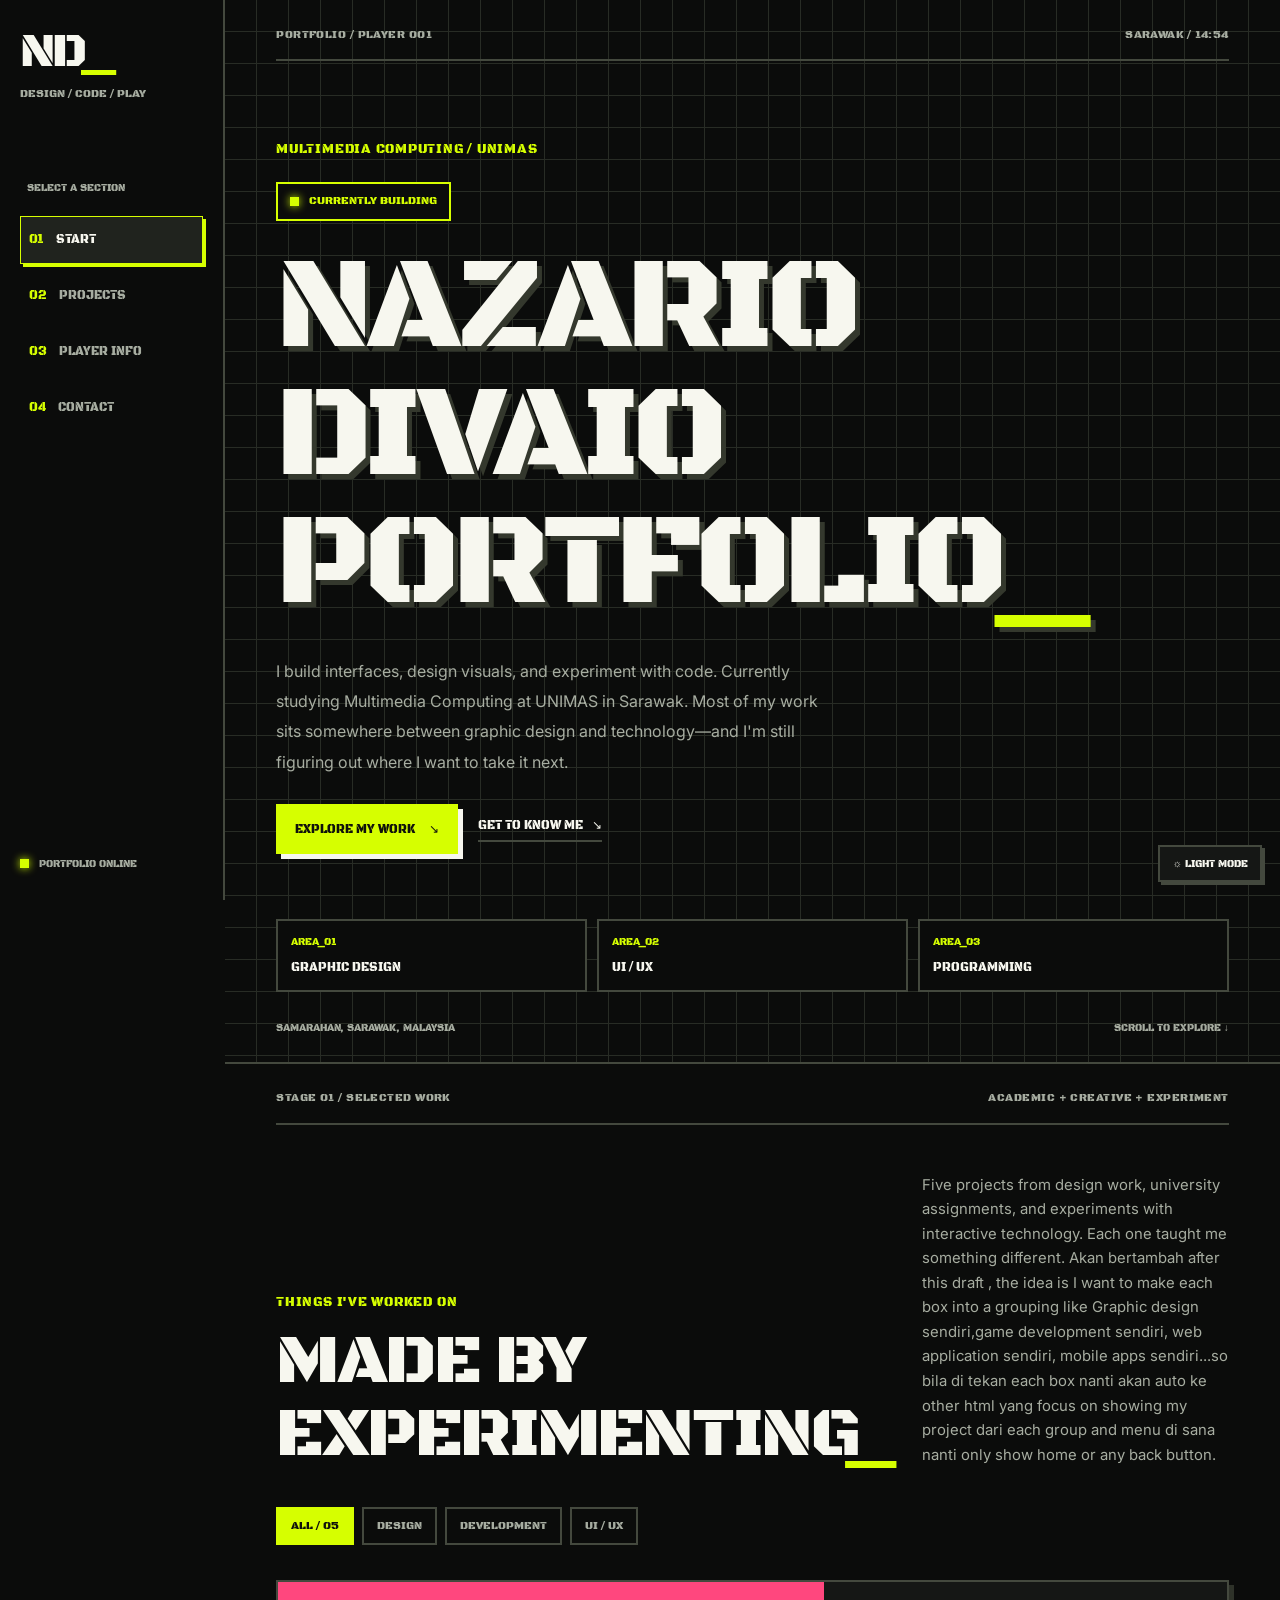
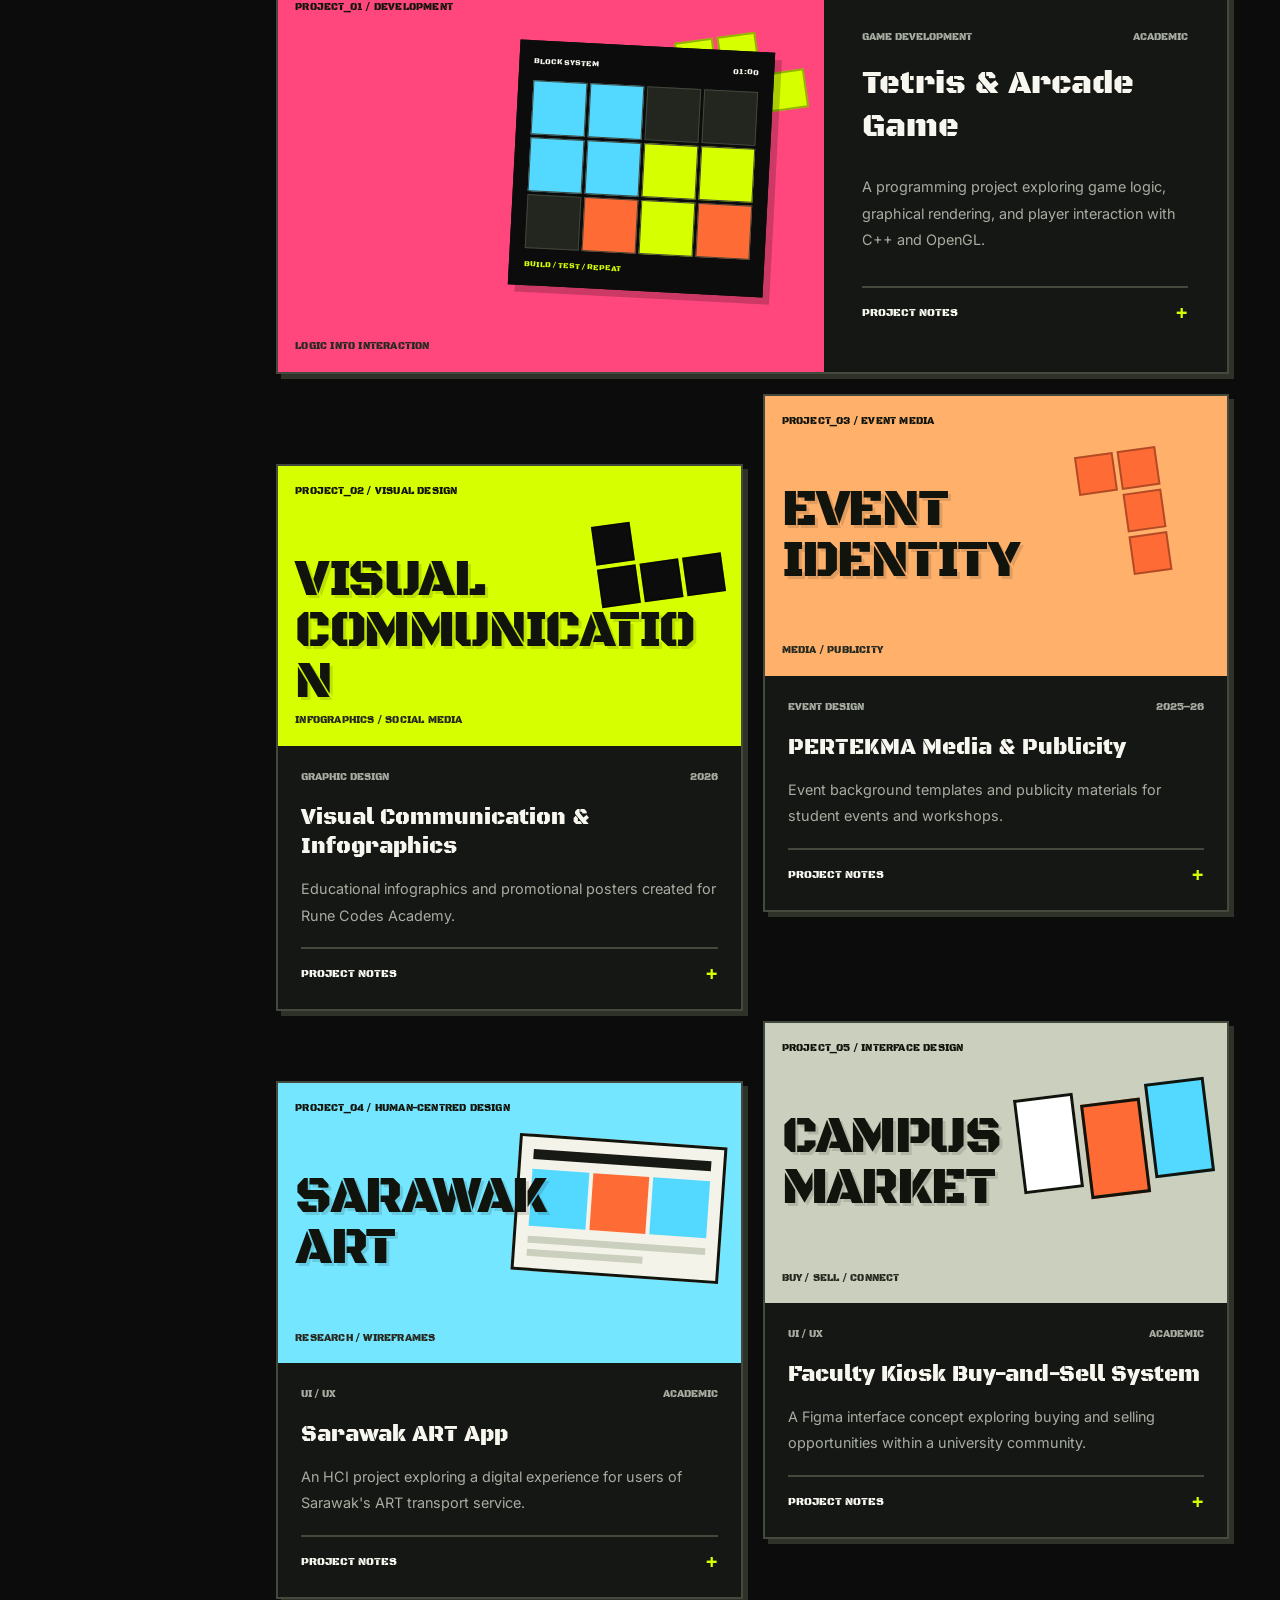
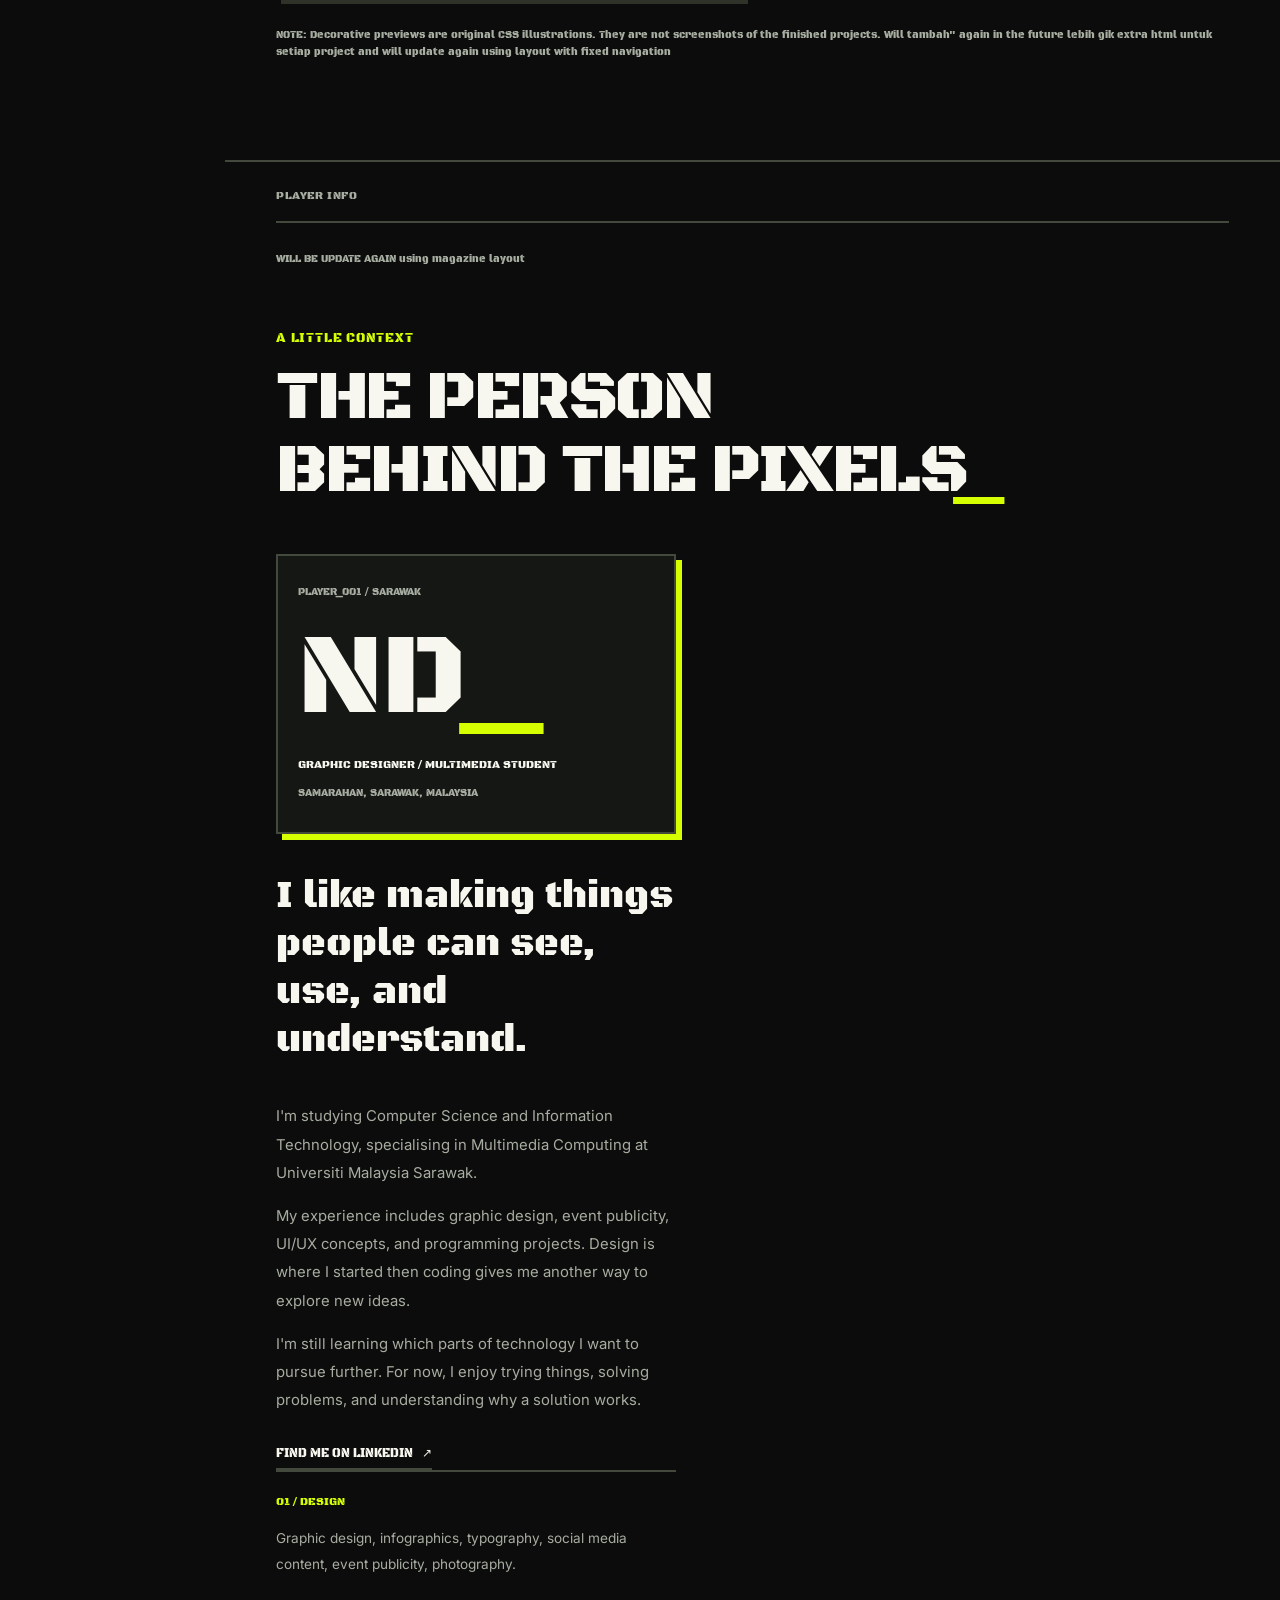
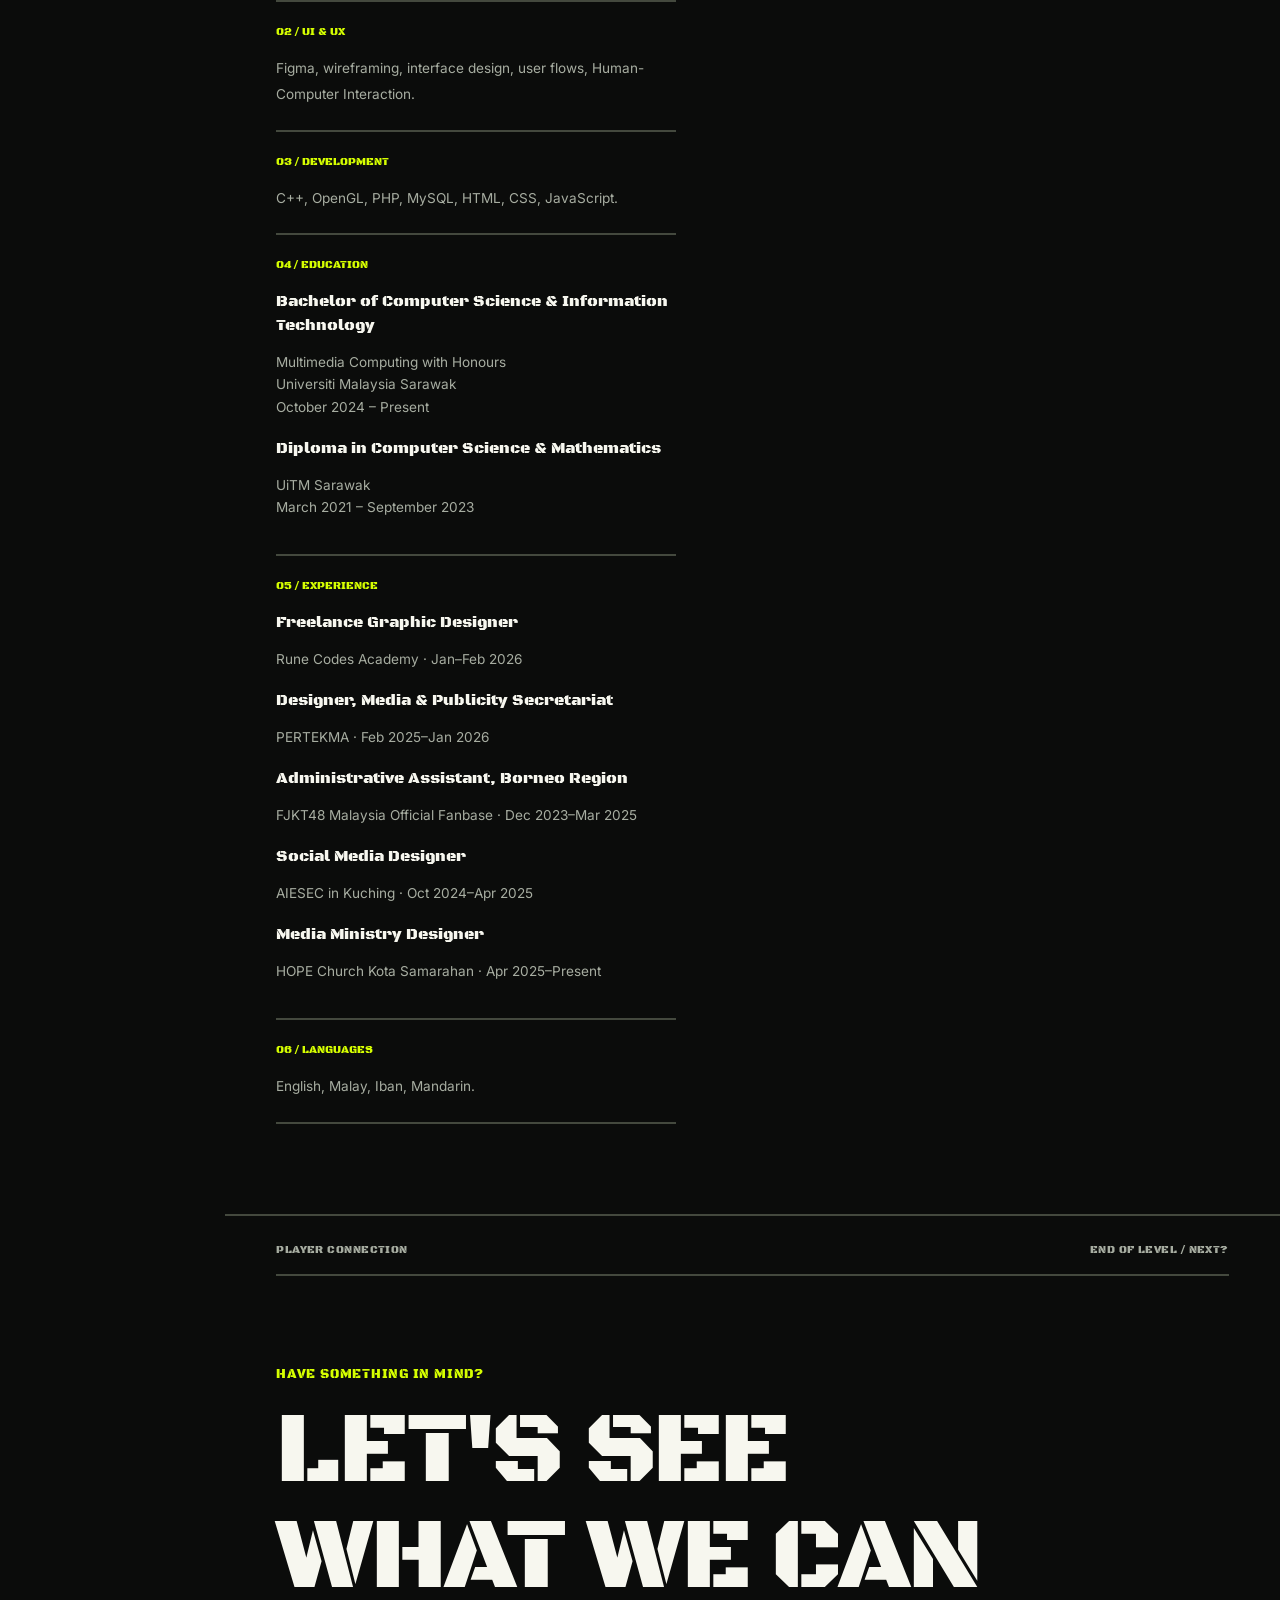
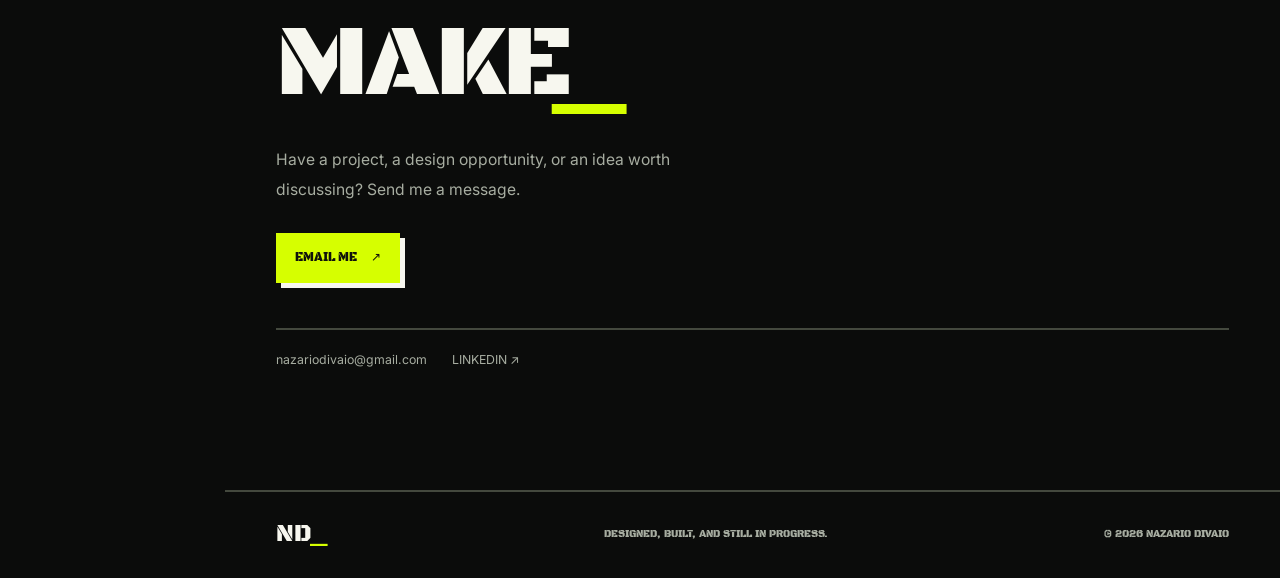
==== index.html @ f0f8e0cb "Add portfolio website" ====
<!DOCTYPE html>
<html lang="en">
<head>
  <meta charset="UTF-8">
  <meta name="viewport" content="width=device-width, initial-scale=1.0">
  <meta name="description" content="The portfolio of Nazario Divaio, a Multimedia Computing student exploring graphic design, UI/UX and programming.">
  <meta name="theme-color" content="#101114">
  <title> Nazario Divaio Portfolio — Design / Code / Play</title>

 
<link rel="preconnect" href="https://fonts.googleapis.com">
<link rel="preconnect" href="https://fonts.gstatic.com" crossorigin>
<link href="https://fonts.googleapis.com/css2?family=Black+Ops+One&family=Inter:wght@400;500;600;700;800&display=swap" rel="stylesheet">


  <link rel="stylesheet" href="style.css">
  <script src="script.js" defer></script>
</head>

<body>
  <!-- Navigation -->
  <header class="site-header">
    <a class="wordmark" href="#home" aria-label="Nazario Divaio home">ND<span>_</span></a>
    <p class="sidebar-label">DESIGN / CODE / PLAY</p>

    <button class="menu-toggle" id="menuToggle" type="button"
      aria-expanded="false" aria-controls="mainNav">
      MENU <span aria-hidden="true">+</span>
    </button>

    <nav class="main-nav" id="mainNav" aria-label="Main navigation">
      <p class="nav-heading">SELECT A SECTION</p>
      <a class="nav-link active" href="#home" aria-current="location">
        <span class="nav-number">01</span> START
      </a>
      <a class="nav-link" href="#projects">
        <span class="nav-number">02</span> PROJECTS
      </a>
      <a class="nav-link" href="#about">
        <span class="nav-number">03</span> PLAYER INFO
      </a>
      <a class="nav-link" href="#contact">
        <span class="nav-number">04</span> CONTACT
      </a>
    </nav>

    <div class="sidebar-footer">
      <span class="status-dot"></span>
      PORTFOLIO ONLINE
    </div>
  </header>

  <main>
    <!-- Home -->
    <section class="section hero" id="home">
      <div class="section-label">
        <span>PORTFOLIO / PLAYER 001</span>
        <span id="localTime">SARAWAK / --:--</span>
      </div>

      <div class="hero-content">
        <p class="eyebrow">MULTIMEDIA COMPUTING / UNIMAS</p>
        <p class="pixel-label"><span class="status-dot"></span> CURRENTLY BUILDING</p>

        <h1>NAZARIO<br>DIVAIO<br>PORTFOLIO<span class="accent-dot">_</span></h1>

        <p class="hero-description">
          I build interfaces, design visuals, and experiment with code.
          Currently studying Multimedia Computing at UNIMAS in Sarawak.
          Most of my work sits somewhere between graphic design and
          technology—and I'm still figuring out where I want to take it next.
        </p>

        <div class="hero-actions">
          <a class="button button-primary" href="#projects">
            EXPLORE MY WORK <span aria-hidden="true">↘</span>
          </a>
          <a class="text-link" href="#about">GET TO KNOW ME <span>↘</span></a>
        </div>
      </div>

      <div class="arcade-status">
        <div>
          <span class="status-key">AREA_01</span>
          <strong>GRAPHIC DESIGN</strong>
        </div>
        <div>
          <span class="status-key">AREA_02</span>
          <strong>UI / UX</strong>
        </div>
        <div>
          <span class="status-key">AREA_03</span>
          <strong>PROGRAMMING</strong>
        </div>
      </div>

      <div class="hero-bottom">
        <span>SAMARAHAN, SARAWAK, MALAYSIA</span>
        <a href="#projects">SCROLL TO EXPLORE ↓</a>
      </div>
    </section>

    <!-- Projects -->
    <section class="section projects-section" id="projects">
      <div class="section-label">
        <span>STAGE 01 / SELECTED WORK</span>
        <span>ACADEMIC + CREATIVE + EXPERIMENT</span>
      </div>

      <div class="section-heading">
        <div>
          <p class="eyebrow">THINGS I'VE WORKED ON</p>
          <h2>MADE BY<br>EXPERIMENTING<span class="accent-dot">_</span></h2>
        </div>
        <p class="section-intro">
          Five projects from design work, university assignments,
          and experiments with interactive technology. Each one taught
          me something different. Akan bertambah after this draft , the idea is I want to make each box into a grouping like Graphic design sendiri,game development sendiri, web application sendiri, mobile apps sendiri...so bila di tekan each box nanti akan auto ke other html yang focus on showing my project dari each group and menu di sana nanti only show home or any back button.
        </p>
      </div>

      <div class="project-filters" aria-label="Filter projects">
        <button class="filter-button active" data-filter="all"
          aria-pressed="true" type="button">ALL / 05</button>
        <button class="filter-button" data-filter="design"
          aria-pressed="false" type="button">DESIGN</button>
        <button class="filter-button" data-filter="development"
          aria-pressed="false" type="button">DEVELOPMENT</button>
        <button class="filter-button" data-filter="uiux"
          aria-pressed="false" type="button">UI / UX</button>
      </div>

      <div class="project-grid">

        <!-- Project 1 -->
        <article class="project-card project-featured" data-category="development">
          <div class="project-visual visual-game">
            <span class="visual-index">PROJECT_01 / DEVELOPMENT</span>
            <div class="block-art blocks-four" aria-hidden="true">
              <span></span><span></span><span></span><span></span>
            </div>
            <div class="game-screen" aria-hidden="true">
              <div class="game-screen-top"><span>BLOCK SYSTEM</span><span>01:00</span></div>
              <div class="game-board">
                <span></span><span></span><span></span><span></span>
                <span></span><span></span><span></span><span></span>
                <span></span><span></span><span></span><span></span>
              </div>
              <span class="game-screen-bottom">BUILD / TEST / REPEAT</span>
            </div>
            <span class="visual-caption">LOGIC INTO INTERACTION</span>
          </div>

          <div class="project-info">
            <div class="project-meta"><span>GAME DEVELOPMENT</span><span>ACADEMIC</span></div>
            <h3>Tetris & Arcade Game</h3>
            <p>
              A programming project exploring game logic, graphical rendering,
              and player interaction with C++ and OpenGL.
            </p>
            <button class="project-details-toggle" type="button"
              aria-expanded="false" aria-controls="projectDetails1">
              PROJECT NOTES <span aria-hidden="true">+</span>
            </button>
            <div class="project-details" id="projectDetails1" hidden>
              <p><strong>What I explored:</strong> input handling, game states,
                object movement, and graphical rendering.</p>
              <p><strong>Tools:</strong> C++ and OpenGL.</p>
              <p><strong>Next step:</strong> Space where aku akan add a real gameplay screenshot and
                explain one technical challenge I personally solved.</p>
            </div>
          </div>
        </article>

        <!-- Project 2 -->
        <article class="project-card project-poster" data-category="design">
          <div class="project-visual visual-poster">
            <span class="visual-index">PROJECT_02 / VISUAL DESIGN</span>
            <div class="block-art blocks-one" aria-hidden="true">
              <span></span><span></span><span></span><span></span>
            </div>
            <span class="visual-title"><br>VISUAL<br>COMMUNICATION</span>
            <span class="visual-caption">INFOGRAPHICS / SOCIAL MEDIA</span>
          </div>
          <div class="project-info">
            <div class="project-meta"><span>GRAPHIC DESIGN</span><span>2026</span></div>
            <h3>Visual Communication & Infographics</h3>
            <p>Educational infographics and promotional posters created for Rune Codes Academy.</p>
            <button class="project-details-toggle" type="button"
              aria-expanded="false" aria-controls="projectDetails2">
              PROJECT NOTES <span aria-hidden="true">+</span>
            </button>
            <div class="project-details" id="projectDetails2" hidden>
              <p><strong>Focus:</strong> visual hierarchy, typography, and presenting information clearly.</p>
              <p><strong>Tools:</strong> Photoshop, Illustrator, and Canva.</p>
              <p>poster amai yang aku : a real poster image and describe one design decision behind it.</p>
            </div>
          </div>
        </article>

        <!-- Project 3 -->
        <article class="project-card project-publicity" data-category="design">
          <div class="project-visual visual-publicity">
            <span class="visual-index">PROJECT_03 / EVENT MEDIA</span>
            <div class="block-art blocks-two" aria-hidden="true">
              <span></span><span></span><span></span><span></span>
            </div>
            <span class="visual-title">EVENT<br>IDENTITY</span>
            <span class="visual-caption">MEDIA / PUBLICITY</span>
          </div>
          <div class="project-info">
            <div class="project-meta"><span>EVENT DESIGN</span><span>2025–26</span></div>
            <h3>PERTEKMA Media & Publicity</h3>
            <p>Event background templates and publicity materials for student events and workshops.</p>
            <button class="project-details-toggle" type="button"
              aria-expanded="false" aria-controls="projectDetails3">
              PROJECT NOTES <span aria-hidden="true">+</span>
            </button>
            <div class="project-details" id="projectDetails3" hidden>
              <p><strong>Role:</strong> Designer, Secretariat Exco Media & Publicity.</p>
              <p><strong>Focus:</strong> consistent event visuals and clear publicity materials.</p>
              <p>poster amai yang aku :: Add examples of event work that you have permission to publish.</p>
            </div>
          </div>
        </article>

        <!-- Project 4 -->
        <article class="project-card project-art" data-category="uiux">
          <div class="project-visual visual-art">
            <span class="visual-index">PROJECT_04 / HUMAN-CENTRED DESIGN</span>
            <div class="interface-art" aria-hidden="true">
              <div class="interface-bar"></div>
              <div class="interface-map"><span></span><span></span><span></span></div>
              <div class="interface-row"></div>
              <div class="interface-row short"></div>
            </div>
            <span class="visual-title">SARAWAK<br>ART</span>
            <span class="visual-caption">RESEARCH / WIREFRAMES</span>
          </div>
          <div class="project-info">
            <div class="project-meta"><span>UI / UX</span><span>ACADEMIC</span></div>
            <h3>Sarawak ART App</h3>
            <p>An HCI project exploring a digital experience for users of Sarawak's ART transport service.</p>
            <button class="project-details-toggle" type="button"
              aria-expanded="false" aria-controls="projectDetails4">
              PROJECT NOTES <span aria-hidden="true">+</span>
            </button>
            <div class="project-details" id="projectDetails4" hidden>
              <p><strong>Process:</strong> user interviews, personas, and interface wireframes.</p>
              <p><strong>Tool:</strong> Figma.</p>
              <p>WF amai yang aku : Add your actual wireframes and a lesson learned from the user research.</p>
            </div>
          </div>
        </article>

        <!-- Project 5 -->
        <article class="project-card project-kiosk" data-category="uiux">
          <div class="project-visual visual-kiosk">
            <span class="visual-index">PROJECT_05 / INTERFACE DESIGN</span>
            <div class="kiosk-art" aria-hidden="true">
              <span></span><span></span><span></span>
            </div>
            <span class="visual-title">CAMPUS<br>MARKET</span>
            <span class="visual-caption">BUY / SELL / CONNECT</span>
          </div>
          <div class="project-info">
            <div class="project-meta"><span>UI / UX</span><span>ACADEMIC</span></div>
            <h3>Faculty Kiosk Buy-and-Sell System</h3>
            <p>A Figma interface concept exploring buying and selling opportunities within a university community.</p>
            <button class="project-details-toggle" type="button"
              aria-expanded="false" aria-controls="projectDetails5">
              PROJECT NOTES <span aria-hidden="true">+</span>
            </button>
            <div class="project-details" id="projectDetails5" hidden>
              <p><strong>Focus:</strong> interface structure, user flows, and organising marketplace information.</p>
              <p><strong>Tool:</strong> Figma.</p>
              <p>prototype amai yang aku empu : real prototype and explain the problem the proposed interface addresses.</p>
            </div>
          </div>
        </article>
      </div>

      <p class="project-footnote">
        NOTE: Decorative previews are original CSS illustrations. They are not screenshots of the finished projects. Will tambah" again in the future lebih gik extra html untuk setiap project and will update again using layout with fixed navigation
      </p>
    </section>

    <!-- About -->
    <section class="section about-section" id="about">
      <div class="section-label">
        <span>PLAYER INFO </span>
       
      </div>
      <p class="project-footnote">
         WILL BE UPDATE AGAIN using magazine layout
      </p>
      <div class="section-heading">
        <div>
          <p class="eyebrow">A LITTLE CONTEXT</p>
          <h2>THE PERSON<br>BEHIND THE PIXELS<span class="accent-dot">_</span></h2>
        </div>
      </div>

      <div class="about-layout">
        <div class="about-intro">
          <div class="profile-panel">
            <span class="profile-code">PLAYER_001 / SARAWAK</span>
            <div class="profile-monogram" aria-hidden="true">ND<span>_</span></div>
            <p class="profile-role">GRAPHIC DESIGNER / MULTIMEDIA STUDENT</p>
            <p class="profile-location">SAMARAHAN, SARAWAK, MALAYSIA</p>
          </div>

          <h3 class="about-lead">I like making things people can see, use, and understand.</h3>
          <p>
            I'm studying Computer Science and Information Technology,
            specialising in Multimedia Computing at Universiti Malaysia Sarawak.
          </p>
          <p>
            My experience includes graphic design, event publicity,
            UI/UX concepts, and programming projects. Design is where I
            started then coding gives me another way to explore new ideas.
          </p>
          <p>
            I'm still learning which parts of technology I want to pursue
            further. For now, I enjoy trying things, solving problems,
            and understanding why a solution works.
          </p>

          <a class="text-link"
            href="https://www.linkedin.com/in/nazario-divaio-noel"
            target="_blank" rel="noopener noreferrer">
            FIND ME ON LINKEDIN <span>↗</span>
          </a>

        <div class="about-details">
          <div class="detail-block">
            <p class="detail-label">01 / DESIGN</p>
            <p class="skill-list">Graphic design, infographics, typography, social media content, event publicity, photography.</p>
          </div>

          <div class="detail-block">
            <p class="detail-label">02 / UI & UX</p>
            <p class="skill-list">Figma, wireframing, interface design, user flows, Human-Computer Interaction.</p>
          </div>

          <div class="detail-block">
            <p class="detail-label">03 / DEVELOPMENT</p>
            <p class="skill-list">C++, OpenGL, PHP, MySQL, HTML, CSS, JavaScript.</p>
          </div>

          <div class="detail-block">
            <p class="detail-label">04 / EDUCATION</p>
            <h3>Bachelor of Computer Science & Information Technology</h3>
            <p>Multimedia Computing with Honours<br>Universiti Malaysia Sarawak<br>October 2024 – Present</p>
            <h3>Diploma in Computer Science & Mathematics</h3>
            <p>UiTM Sarawak<br>March 2021 – September 2023</p>
          </div>

          <div class="detail-block">
            <p class="detail-label">05 / EXPERIENCE</p>
            <h3>Freelance Graphic Designer</h3>
            <p>Rune Codes Academy · Jan–Feb 2026</p>
            <h3>Designer, Media & Publicity Secretariat</h3>
            <p>PERTEKMA · Feb 2025–Jan 2026</p>
            <h3>Administrative Assistant, Borneo Region</h3>
            <p>FJKT48 Malaysia Official Fanbase · Dec 2023–Mar 2025</p>
            <h3>Social Media Designer</h3>
            <p>AIESEC in Kuching · Oct 2024–Apr 2025</p>
            <h3>Media Ministry Designer</h3>
            <p>HOPE Church Kota Samarahan · Apr 2025–Present</p>
          </div>

          <div class="detail-block">
            <p class="detail-label">06 / LANGUAGES</p>
            <p class="skill-list">English, Malay, Iban, Mandarin.</p>
          </div>
        </div>
      </div>
    </section>

    <!-- Contact -->
    <section class="section contact-section" id="contact">
      <div class="section-label">
        <span>PLAYER CONNECTION</span>
        <span>END OF LEVEL / NEXT?</span>
      </div>

      <div class="contact-content">
        <p class="eyebrow">HAVE SOMETHING IN MIND?</p>
        <h2>LET'S SEE<br>WHAT WE CAN<br>MAKE<span class="accent-dot">_</span></h2>
        <p class="contact-description">
          Have a project, a design opportunity, or an idea worth discussing?
          Send me a message.
        </p>

        <a class="button button-primary" href="mailto:nazariodivaio@gmail.com">
          EMAIL ME <span aria-hidden="true">↗</span>
        </a>

        <div class="contact-links">
          <a href="mailto:nazariodivaio@gmail.com">nazariodivaio@gmail.com</a>
          <a href="https://www.linkedin.com/in/nazario-divaio-noel"
            target="_blank" rel="noopener noreferrer">LINKEDIN ↗</a>
        </div>
      </div>
    </section>
  </main>

  <!-- Footer -->
  <footer class="site-footer">
    <p class="footer-mark">ND<span>_</span></p>
    <p>DESIGNED, BUILT, AND STILL IN PROGRESS.</p>
    <p>© <span id="currentYear">2026</span> NAZARIO DIVAIO</p>
  </footer>

  <!-- Display controls -->
  <div class="utility-controls">
    <button class="theme-toggle" id="themeToggle" type="button"
      aria-label="Switch to light theme" aria-pressed="false">
      ☼ LIGHT MODE
    </button>
    <button class="back-to-top" id="backToTop" type="button"
      aria-label="Back to top" hidden>↑ TOP</button>
  </div>
</body>
</html>
---- style.css ----
/* =========================================
   BLACK OPS ARCADE — PORTFOLIO REDESIGN
   ========================================= */

:root {
  color-scheme: dark;
  --bg: #0b0c0b;
  --panel: #151715;
  --panel-light: #20231e;
  --ink: #f7f7ef;
  --muted: #a7ada1;
  --line: #44493e;
  --lime: #d6ff00;
  --orange: #ff6b35;
  --blue: #53d8ff;
  --pink: #ff477e;
  --sidebar-width: 225px;
  --pad: clamp(20px, 4vw, 58px);
}

* {
  box-sizing: border-box;
}

html {
  scroll-behavior: smooth;
  scroll-padding-top: 30px;
}

body {
  margin: 0;
  background: var(--bg);
  color: var(--ink);
  font-family: "Inter", sans-serif;
  line-height: 1.65;
  transition: background 0.2s, color 0.2s;
}

h1, h2, h3,
.wordmark,
.sidebar-label,
.nav-heading,
.nav-link,
.section-label,
.eyebrow,
.pixel-label,
.status-key,
.arcade-status strong,
.hero-bottom,
.button,
.text-link,
.filter-button,
.visual-index,
.visual-title,
.visual-caption,
.project-meta,
.project-details-toggle,
.detail-label,
.profile-code,
.profile-role,
.profile-location,
.build-log-heading,
.site-footer,
.theme-toggle,
.back-to-top,
.project-footnote,
.game-screen {
  font-family: "Black Ops One", cursive;
  font-weight: 400;
}

button, a {
  -webkit-tap-highlight-color: transparent;
}

button {
  color: inherit;
}

a {
  color: inherit;
  text-decoration: none;
}

button:focus-visible,
a:focus-visible {
  outline: 3px solid var(--lime);
  outline-offset: 4px;
}

[hidden] {
  display: none !important;
}

::selection {
  color: #000;
  background: var(--lime);
}

/* LIGHT MODE */

body.light-theme {
  color-scheme: light;
  --bg: #f4f3e9;
  --panel: #ffffff;
  --panel-light: #e8eadf;
  --ink: #171914;
  --muted: #55594e;
  --line: #b9bcae;
  --lime: #456400;
  --orange: #b83c0a;
  --blue: #006d91;
  --pink: #bd174f;
}

body.light-theme .site-header {
  background: var(--bg);
}

body.light-theme .hero {
  background-image:
    linear-gradient(#dedfd3 1px, transparent 1px),
    linear-gradient(90deg, #dedfd3 1px, transparent 1px);
}

body.light-theme .button-primary {
  color: white;
  background: #171914;
  border-color: #171914;
}

body.light-theme .button-primary:hover {
  color: #171914;
  background: transparent;
}

body.light-theme .project-card {
  box-shadow: 5px 5px 0 #c8cabb;
}

body.light-theme .project-card:hover {
  box-shadow: 7px 7px 0 var(--lime);
}

body.light-theme .visual-poster {
  background: #e4ff99;
}

body.light-theme .visual-publicity {
  background: #ffd0a8;
}

body.light-theme .visual-art {
  background: #bcefff;
}

body.light-theme .visual-game {
  background: #ffbed0;
}

body.light-theme .visual-kiosk {
  background: #e5e7d9;
}

body.light-theme .project-visual {
  color: #171914;
}

body.light-theme .visual-caption {
  color: #30342b;
}

body.light-theme .game-screen {
  background: #171914;
  color: white;
}

body.light-theme .profile-panel,
body.light-theme .build-log {
  background: #fff;
}

/* GLOBAL LAYOUT */

main,
.site-footer {
  width: calc(100% - var(--sidebar-width));
  margin-left: var(--sidebar-width);
}

.section {
  padding: 25px var(--pad) 90px;
  border-bottom: 2px solid var(--line);
  scroll-margin-top: 20px;
}

.section-label {
  display: flex;
  justify-content: space-between;
  flex-wrap: wrap;
  gap: 8px 15px;
  padding-bottom: 15px;
  border-bottom: 2px solid var(--line);
  color: var(--muted);
  font-size: 0.7rem;
  letter-spacing: 0.04em;
}

.eyebrow {
  color: var(--lime);
  font-size: 0.8rem;
  letter-spacing: 0.06em;
}

.accent-dot {
  color: var(--lime);
}

.section-heading {
  display: flex;
  align-items: flex-end;
  justify-content: space-between;
  gap: 30px;
  margin: 48px 0 35px;
}

.section-heading h2 {
  margin: 0;
  font-size: clamp(2.5rem, 5.5vw, 5rem);
  line-height: 1.04;
  letter-spacing: -0.035em;
}

.section-intro {
  max-width: 330px;
  margin: 0 0 5px;
  color: var(--muted);
  font-size: 0.93rem;
}

/* SIDEBAR */

.site-header {
  position: fixed;
  z-index: 1000;
  inset: 0 auto 0 0;
  display: flex;
  flex-direction: column;
  width: var(--sidebar-width);
  padding: 28px 20px;
  border-right: 2px solid var(--line);
  background: var(--bg);
}

.wordmark {
  font-size: 3rem;
  line-height: 1;
  letter-spacing: -0.07em;
}

.wordmark span,
.footer-mark span {
  color: var(--lime);
}

.sidebar-label {
  margin: 10px 0 0;
  color: var(--muted);
  font-size: 0.67rem;
}

.menu-toggle {
  display: none;
}

.main-nav {
  display: flex;
  flex-direction: column;
  gap: 8px;
  margin-top: 75px;
}

.nav-heading {
  margin: 0 0 12px 7px;
  color: var(--muted);
  font-size: 0.65rem;
}

.nav-link {
  display: flex;
  align-items: center;
  gap: 12px;
  padding: 13px 8px;
  border: 1px solid transparent;
  color: var(--muted);
  font-size: 0.76rem;
  transition: 0.15s;
}

.nav-number {
  color: var(--lime);
}

.nav-link:hover,
.nav-link.active {
  color: var(--ink);
  background: var(--panel-light);
  border-color: var(--lime);
  box-shadow: 3px 3px 0 var(--lime);
}

.sidebar-footer {
  display: flex;
  align-items: center;
  gap: 10px;
  margin-top: auto;
  color: var(--muted);
  font-size: 0.61rem;
  font-family: "Black Ops One", cursive;
}

.status-dot {
  display: inline-block;
  width: 9px;
  height: 9px;
  flex: 0 0 9px;
  background: var(--lime);
  box-shadow: 0 0 9px var(--lime);
}

/* HOME — GAME START SCREEN */

.hero {
  display: flex;
  flex-direction: column;
  justify-content: space-between;
  min-height: max(760px, 100svh);
  padding-top: 26px;
  padding-bottom: 26px;
  background-image:
    linear-gradient(#282c25 1px, transparent 1px),
    linear-gradient(90deg, #282c25 1px, transparent 1px);
  background-size: 32px 32px;
  background-position: -1px -1px;
}

.hero-content {
  margin: 65px 0;
  animation: boot 0.5s ease-out both;
}

.hero-content .eyebrow {
  margin-bottom: 22px;
}

.pixel-label {
  display: inline-flex;
  align-items: center;
  gap: 10px;
  margin: 0 0 24px;
  padding: 8px 12px;
  border: 2px solid var(--lime);
  background: var(--bg);
  color: var(--lime);
  font-size: 0.7rem;
}

.hero-content h1 {
  margin: 0;
  max-width: 900px;
  font-size: clamp(4rem, 10.2vw, 9rem);
  line-height: 0.98;
  letter-spacing: -0.045em;
  overflow-wrap: anywhere;
  text-shadow: 5px 5px 0 #34382d;
}

.hero-description {
  max-width: 550px;
  margin: 27px 0;
  color: var(--muted);
  font-size: 1rem;
  line-height: 1.9;
}

.hero-actions {
  display: flex;
  flex-wrap: wrap;
  align-items: center;
  gap: 20px;
}

.button {
  display: inline-flex;
  align-items: center;
  justify-content: center;
  gap: 14px;
  min-height: 50px;
  padding: 13px 17px;
  border: 2px solid var(--lime);
  font-size: 0.73rem;
  transition: transform 0.15s, background 0.15s, color 0.15s;
}

.button:hover {
  transform: translate(-3px, -3px);
}

.button-primary {
  background: var(--lime);
  color: #10120b;
  box-shadow: 5px 5px 0 var(--ink);
}

.button-primary:hover {
  background: var(--ink);
  color: var(--bg);
  border-color: var(--ink);
  box-shadow: 5px 5px 0 var(--lime);
}

.text-link {
  display: inline-flex;
  align-items: center;
  gap: 9px;
  padding-bottom: 5px;
  border-bottom: 2px solid var(--line);
  font-size: 0.72rem;
}

.text-link:hover {
  color: var(--lime);
  border-color: var(--lime);
}

.arcade-status {
  display: grid;
  grid-template-columns: repeat(3, minmax(0, 1fr));
  gap: 10px;
  margin-bottom: 28px;
}

.arcade-status > div {
  display: flex;
  flex-direction: column;
  gap: 7px;
  padding: 13px;
  border: 2px solid var(--line);
  background: var(--bg);
}

.status-key {
  color: var(--lime);
  font-size: 0.62rem;
}

.arcade-status strong {
  font-size: 0.73rem;
}

.hero-bottom {
  display: flex;
  justify-content: space-between;
  flex-wrap: wrap;
  gap: 10px;
  color: var(--muted);
  font-size: 0.62rem;
}

.hero-bottom a:hover {
  color: var(--lime);
}

/* PROJECT FILTERS */

.project-filters {
  display: flex;
  flex-wrap: wrap;
  gap: 8px;
  margin-bottom: 35px;
}

.filter-button {
  padding: 10px 13px;
  border: 2px solid var(--line);
  background: transparent;
  color: var(--muted);
  cursor: pointer;
  font-size: 0.67rem;
}

.filter-button:hover,
.filter-button.active {
  border-color: var(--lime);
  background: var(--lime);
  color: #10120b;
}

/* PROJECT GRID — UNEVEN, EDITORIAL LAYOUT */

.project-grid {
  display: grid;
  grid-template-columns: repeat(12, minmax(0, 1fr));
  align-items: start;
  gap: 35px 20px;
}

.project-card {
  grid-column: span 6;
  min-width: 0;
  border: 2px solid var(--line);
  background: var(--panel);
  box-shadow: 5px 5px 0 #2e3229;
  animation: card-enter 0.45s ease both;
  transition: transform 0.15s, border-color 0.15s, box-shadow 0.15s;
}

.project-card:nth-child(2) {
  margin-top: 55px;
}

.project-card:nth-child(3) {
  margin-top: -15px;
}

.project-card:nth-child(4) {
  margin-top: 35px;
}

.project-card:nth-child(5) {
  margin-top: -25px;
}

.project-card.project-featured {
  display: grid;
  grid-column: 1 / -1;
  grid-template-columns: 1.15fr 0.85fr;
  align-items: stretch;
  margin-top: 0;
}

.project-card:hover {
  transform: translate(-3px, -3px);
  border-color: var(--lime);
  box-shadow: 8px 8px 0 var(--lime);
}

.project-card.is-filtered-out {
  display: none;
}

.project-visual {
  position: relative;
  isolation: isolate;
  display: flex;
  flex-direction: column;
  justify-content: space-between;
  min-height: 280px;
  padding: 17px;
  overflow: hidden;
  color: #11140c;
}

.project-featured .project-visual {
  min-height: 390px;
}

.visual-poster { background: #d6ff00; }
.visual-publicity { background: #ffb16b; }
.visual-art { background: #74e6ff; }
.visual-game { background: #ff477e; }
.visual-kiosk { background: #cbd0be; }

.visual-index,
.visual-caption {
  position: relative;
  z-index: 2;
  font-size: 0.63rem;
  letter-spacing: 0.02em;
}

.visual-caption {
  color: #25291f;
}

.visual-title {
  position: relative;
  z-index: 2;
  max-width: 95%;
  font-size: clamp(2rem, 4vw, 3.8rem);
  line-height: 1;
  letter-spacing: -0.03em;
  overflow-wrap: anywhere;
  text-shadow: 3px 3px 0 rgb(0 0 0 / 12%);
}

/* BLOCK SHAPES */

.block-art {
  position: absolute;
  z-index: 0;
  top: 52px;
  right: 20px;
  display: grid;
  grid-template-columns: repeat(3, 39px);
  grid-auto-rows: 39px;
  gap: 4px;
  transform: rotate(-8deg);
}

.block-art span {
  display: block;
  border: 2px solid rgb(0 0 0 / 30%);
  background: var(--bg);
}

.blocks-one span:nth-child(1) { grid-column: 1; grid-row: 1; }
.blocks-one span:nth-child(2) { grid-column: 1; grid-row: 2; }
.blocks-one span:nth-child(3) { grid-column: 2; grid-row: 2; }
.blocks-one span:nth-child(4) { grid-column: 3; grid-row: 2; }

.blocks-two span { background: var(--orange); }
.blocks-two span:nth-child(1) { grid-column: 1; grid-row: 1; }
.blocks-two span:nth-child(2) { grid-column: 2; grid-row: 1; }
.blocks-two span:nth-child(3) { grid-column: 2; grid-row: 2; }
.blocks-two span:nth-child(4) { grid-column: 2; grid-row: 3; }

.blocks-four span { background: var(--lime); }
.blocks-four span:nth-child(1) { grid-column: 1; grid-row: 1; }
.blocks-four span:nth-child(2) { grid-column: 2; grid-row: 1; }
.blocks-four span:nth-child(3) { grid-column: 2; grid-row: 2; }
.blocks-four span:nth-child(4) { grid-column: 3; grid-row: 2; }

/* GAME PREVIEW */

.game-screen {
  position: absolute;
  top: 64px;
  right: 10%;
  width: min(53%, 255px);
  padding: 12px;
  border: 3px solid #0b0c0b;
  background: #0b0c0b;
  color: #f7f7ef;
  transform: rotate(3deg);
  box-shadow: 7px 7px 0 rgb(0 0 0 / 20%);
}

.game-screen-top,
.game-screen-bottom {
  display: flex;
  justify-content: space-between;
  gap: 5px;
  font-size: 0.48rem;
}

.game-screen-bottom {
  margin-top: 10px;
  color: var(--lime);
}

.game-board {
  display: grid;
  grid-template-columns: repeat(4, 1fr);
  gap: 3px;
  margin-top: 12px;
}

.game-board span {
  aspect-ratio: 1;
  border: 1px solid #41473c;
  background: #22261f;
}

.game-board span:nth-child(1),
.game-board span:nth-child(2),
.game-board span:nth-child(5),
.game-board span:nth-child(6) {
  background: var(--blue);
}

.game-board span:nth-child(7),
.game-board span:nth-child(8),
.game-board span:nth-child(11) {
  background: var(--lime);
}

.game-board span:nth-child(10),
.game-board span:nth-child(12) {
  background: var(--orange);
}

/* UI/UX PREVIEWS */

.interface-art {
  position: absolute;
  top: 57px;
  right: 17px;
  width: 45%;
  padding: 12px;
  border: 3px solid #11140c;
  background: #f4f3e9;
  transform: rotate(4deg);
}

.interface-bar {
  height: 10px;
  background: #171914;
}

.interface-map {
  display: grid;
  grid-template-columns: repeat(3, 1fr);
  gap: 4px;
  margin: 10px 0;
}

.interface-map span {
  aspect-ratio: 1;
  background: var(--blue);
}

.interface-map span:nth-child(2) {
  background: var(--orange);
}

.interface-row {
  height: 7px;
  margin-top: 6px;
  background: #cbd0be;
}

.interface-row.short {
  width: 65%;
}

.kiosk-art {
  position: absolute;
  top: 65px;
  right: 17px;
  display: flex;
  gap: 6px;
  transform: rotate(-7deg);
}

.kiosk-art span {
  width: clamp(32px, 5vw, 60px);
  height: clamp(60px, 8vw, 95px);
  border: 3px solid #11140c;
  background: white;
}

.kiosk-art span:nth-child(2) {
  background: var(--orange);
  transform: translateY(13px);
}

.kiosk-art span:nth-child(3) {
  background: var(--blue);
}

/* PROJECT TEXT */

.project-info {
  padding: 23px;
}

.project-featured .project-info {
  display: flex;
  flex-direction: column;
  justify-content: center;
  padding: clamp(23px, 3vw, 40px);
}

.project-meta {
  display: flex;
  justify-content: space-between;
  flex-wrap: wrap;
  gap: 8px;
  color: var(--muted);
  font-size: 0.61rem;
}

.project-info h3 {
  margin: 18px 0 10px;
  font-family: "Black Ops One", cursive;
  font-size: 1.35rem;
  line-height: 1.35;
}

.project-featured .project-info h3 {
  font-size: clamp(1.6rem, 2.5vw, 2.3rem);
}

.project-info > p,
.project-details p {
  color: var(--muted);
  font-size: 0.9rem;
  line-height: 1.85;
}

.project-details-toggle {
  display: flex;
  align-items: center;
  justify-content: space-between;
  width: 100%;
  margin-top: 18px;
  padding: 13px 0 0;
  border: 0;
  border-top: 2px solid var(--line);
  background: transparent;
  color: var(--ink);
  cursor: pointer;
  font-size: 0.7rem;
  text-align: left;
}

.project-details-toggle span {
  color: var(--lime);
  font-size: 1.2rem;
}

.project-details-toggle:hover {
  color: var(--lime);
}

.project-details strong {
  color: var(--ink);
}

.project-footnote {
  margin-top: 28px;
  color: var(--muted);
  font-size: 0.63rem;
}

/* ABOUT */

.about-layout {
  display: grid;
  grid-template-columns: minmax(0, 0.9fr) minmax(0, 1.1fr);
  gap: clamp(30px, 5vw, 70px);
  margin-top: 45px;
}

.profile-panel {
  margin-bottom: 35px;
  padding: 20px;
  border: 2px solid var(--line);
  background: var(--panel);
  box-shadow: 6px 6px 0 var(--lime);
}

.profile-code {
  color: var(--muted);
  font-size: 0.65rem;
}

.profile-monogram {
  margin: 20px 0;
  font-family: "Black Ops One", cursive;
  font-size: clamp(5rem, 9vw, 8rem);
  line-height: 1;
}

.profile-monogram span {
  color: var(--lime);
}

.profile-role {
  font-size: 0.68rem;
}

.profile-location {
  color: var(--muted);
  font-size: 0.6rem;
}

.about-lead {
  font-family: "Black Ops One", cursive;
  font-size: clamp(1.7rem, 3vw, 2.6rem);
  font-weight: 400;
  line-height: 1.25;
}

.about-intro > p:not(.about-lead) {
  color: var(--muted);
  font-size: 0.93rem;
  line-height: 1.9;
}

.about-intro > .text-link {
  margin-top: 15px;
}

.build-log {
  margin-top: 40px;
  padding: 18px;
  border: 2px solid var(--line);
  border-left: 5px solid var(--lime);
  background: var(--panel);
}

.build-log-heading {
  display: flex;
  align-items: center;
  gap: 10px;
  color: var(--lime);
  font-size: 0.67rem;
}

.build-log > p {
  margin-bottom: 0;
  color: var(--muted);
  font-size: 0.86rem;
}

.about-details {
  border-top: 2px solid var(--line);
}

.detail-block {
  padding: 22px 0;
  border-bottom: 2px solid var(--line);
}

.detail-label {
  margin: 0 0 14px;
  color: var(--lime);
  font-size: 0.68rem;
}

.skill-list {
  margin: 0;
  color: var(--muted);
  font-size: 0.9rem;
  line-height: 1.9;
}

.detail-block h3 {
  margin: 18px 0 5px;
  font-family: "Black Ops One", cursive;
  font-size: 1rem;
  line-height: 1.5;
}

.detail-block h3:first-of-type {
  margin-top: 0;
}

.detail-block > p:not(.detail-label) {
  color: var(--muted);
  font-size: 0.85rem;
}

/* CONTACT */

.contact-content {
  padding: 75px 0 30px;
}

.contact-content h2 {
  margin: 0;
  font-size: clamp(3rem, 8vw, 7rem);
  line-height: 1.04;
  letter-spacing: -0.035em;
}

.contact-description {
  max-width: 480px;
  margin: 28px 0;
  color: var(--muted);
  font-size: 0.98rem;
  line-height: 1.9;
}

.contact-content > .button {
  margin-bottom: 45px;
}

.contact-links {
  display: flex;
  flex-wrap: wrap;
  gap: 14px 25px;
  padding-top: 20px;
  border-top: 2px solid var(--line);
}

.contact-links a {
  color: var(--muted);
  font-size: 0.77rem;
  overflow-wrap: anywhere;
}

.contact-links a:hover {
  color: var(--lime);
}

/* FOOTER + CONTROLS */

.site-footer {
  display: flex;
  align-items: center;
  justify-content: space-between;
  flex-wrap: wrap;
  gap: 12px 18px;
  padding: 23px var(--pad);
  color: var(--muted);
  font-size: 0.6rem;
}

.site-footer p {
  margin: 0;
}

.footer-mark {
  color: var(--ink);
  font-size: 1.5rem;
}

.utility-controls {
  position: fixed;
  z-index: 900;
  right: 18px;
  bottom: 18px;
  display: flex;
  flex-direction: column;
  align-items: flex-end;
  gap: 9px;
}

.theme-toggle,
.back-to-top {
  padding: 10px 12px;
  border: 2px solid var(--line);
  background: var(--panel);
  color: var(--ink);
  box-shadow: 3px 3px 0 var(--line);
  cursor: pointer;
  font-size: 0.65rem;
}

.theme-toggle:hover,
.back-to-top:hover {
  border-color: var(--lime);
  background: var(--lime);
  color: #10120b;
}

/* ANIMATIONS */

@keyframes boot {
  from {
    opacity: 0;
    transform: translateY(15px);
  }
  to {
    opacity: 1;
    transform: translateY(0);
  }
}

@keyframes card-enter {
  from {
    opacity: 0;
    transform: translateY(12px);
  }
  to {
    opacity: 1;
    transform: translateY(0);
  }
}

/* TABLET */

@media (max-width: 1050px) {
  :root {
    --sidebar-width: 190px;
    --pad: 30px;
  }

  .site-header {
    padding-right: 15px;
    padding-left: 15px;
  }

  .project-featured .project-visual {
    min-height: 330px;
  }

  .about-layout {
    gap: 30px;
  }
}

/* MOBILE */

@media (max-width: 760px) {
  html {
    scroll-padding-top: 85px;
  }

  main,
  .site-footer {
    width: 100%;
    margin-left: 0;
  }

  .site-header {
    inset: 0 0 auto;
    display: grid;
    grid-template-columns: 1fr auto;
    gap: 4px 15px;
    width: 100%;
    min-height: 67px;
    padding: 10px 18px;
    border-right: 0;
    border-bottom: 2px solid var(--line);
  }

  .wordmark {
    font-size: 2.2rem;
  }

  .sidebar-label {
    grid-column: 1;
    margin: 0;
    font-size: 0.58rem;
  }

  .menu-toggle {
    display: inline-flex;
    grid-column: 2;
    grid-row: 1 / span 2;
    align-items: center;
    justify-content: center;
    gap: 10px;
    padding: 10px;
    border: 2px solid var(--line);
    background: var(--panel);
    cursor: pointer;
    font-family: "Black Ops One", cursive;
    font-size: 0.68rem;
  }

  .menu-toggle span {
    color: var(--lime);
  }

  .main-nav {
    display: none;
    grid-column: 1 / -1;
    gap: 5px;
    margin-top: 12px;
    padding-top: 12px;
    border-top: 2px solid var(--line);
  }

  .main-nav.is-open {
    display: flex;
  }

  .nav-heading {
    margin-bottom: 8px;
  }

  .sidebar-footer {
    display: none;
  }

  .section {
    padding: 22px 20px 65px;
    scroll-margin-top: 80px;
  }

  .hero {
    min-height: calc(100svh - 67px);
    padding-top: 22px;
    padding-bottom: 25px;
  }

  .hero-content {
    margin: 55px 0;
  }

  .hero-content h1 {
    font-size: clamp(3.3rem, 13.5vw, 6.5rem);
  }

  .section-heading {
    align-items: flex-start;
    flex-direction: column;
    gap: 18px;
    margin-top: 38px;
  }

  .section-heading h2 {
    font-size: clamp(2.5rem, 10vw, 4rem);
  }

  .project-grid {
    grid-template-columns: 1fr;
    gap: 30px;
  }

  .project-card,
  .project-card:nth-child(2),
  .project-card:nth-child(3),
  .project-card:nth-child(4),
  .project-card:nth-child(5) {
    grid-column: 1;
    margin-top: 0;
  }

  .project-card.project-featured {
    display: block;
    grid-column: 1;
  }

  .project-featured .project-visual {
    min-height: 300px;
  }

  .project-featured .project-info {
    padding: 22px;
  }

  .project-visual {
    min-height: 255px;
  }

  .visual-title {
    font-size: clamp(2.1rem, 8.5vw, 3.4rem);
  }

  .about-layout {
    grid-template-columns: 1fr;
    gap: 45px;
  }

  .contact-content {
    padding-top: 60px;
  }

  .contact-content h2 {
    font-size: clamp(2.8rem, 11vw, 5rem);
  }

  .site-footer {
    padding: 22px 20px;
  }

  .utility-controls {
    right: 12px;
    bottom: 12px;
  }
}

/* SMALL PHONES */

@media (max-width: 390px) {
  .section {
    padding-right: 16px;
    padding-left: 16px;
  }

  .section-label {
    font-size: 0.57rem;
  }

  .arcade-status {
    gap: 5px;
  }

  .arcade-status > div {
    padding: 8px;
  }

  .hero-actions {
    align-items: flex-start;
    flex-direction: column;
  }

  .project-info {
    padding: 16px;
  }

  .game-screen {
    right: 5%;
    width: 58%;
  }
}

/* ACCESSIBILITY */

@media (prefers-reduced-motion: reduce) {
  html {
    scroll-behavior: auto;
  }

  *,
  *::before,
  *::after {
    animation-duration: 0.01ms !important;
    animation-iteration-count: 1 !important;
    transition-duration: 0.01ms !important;
  }
}
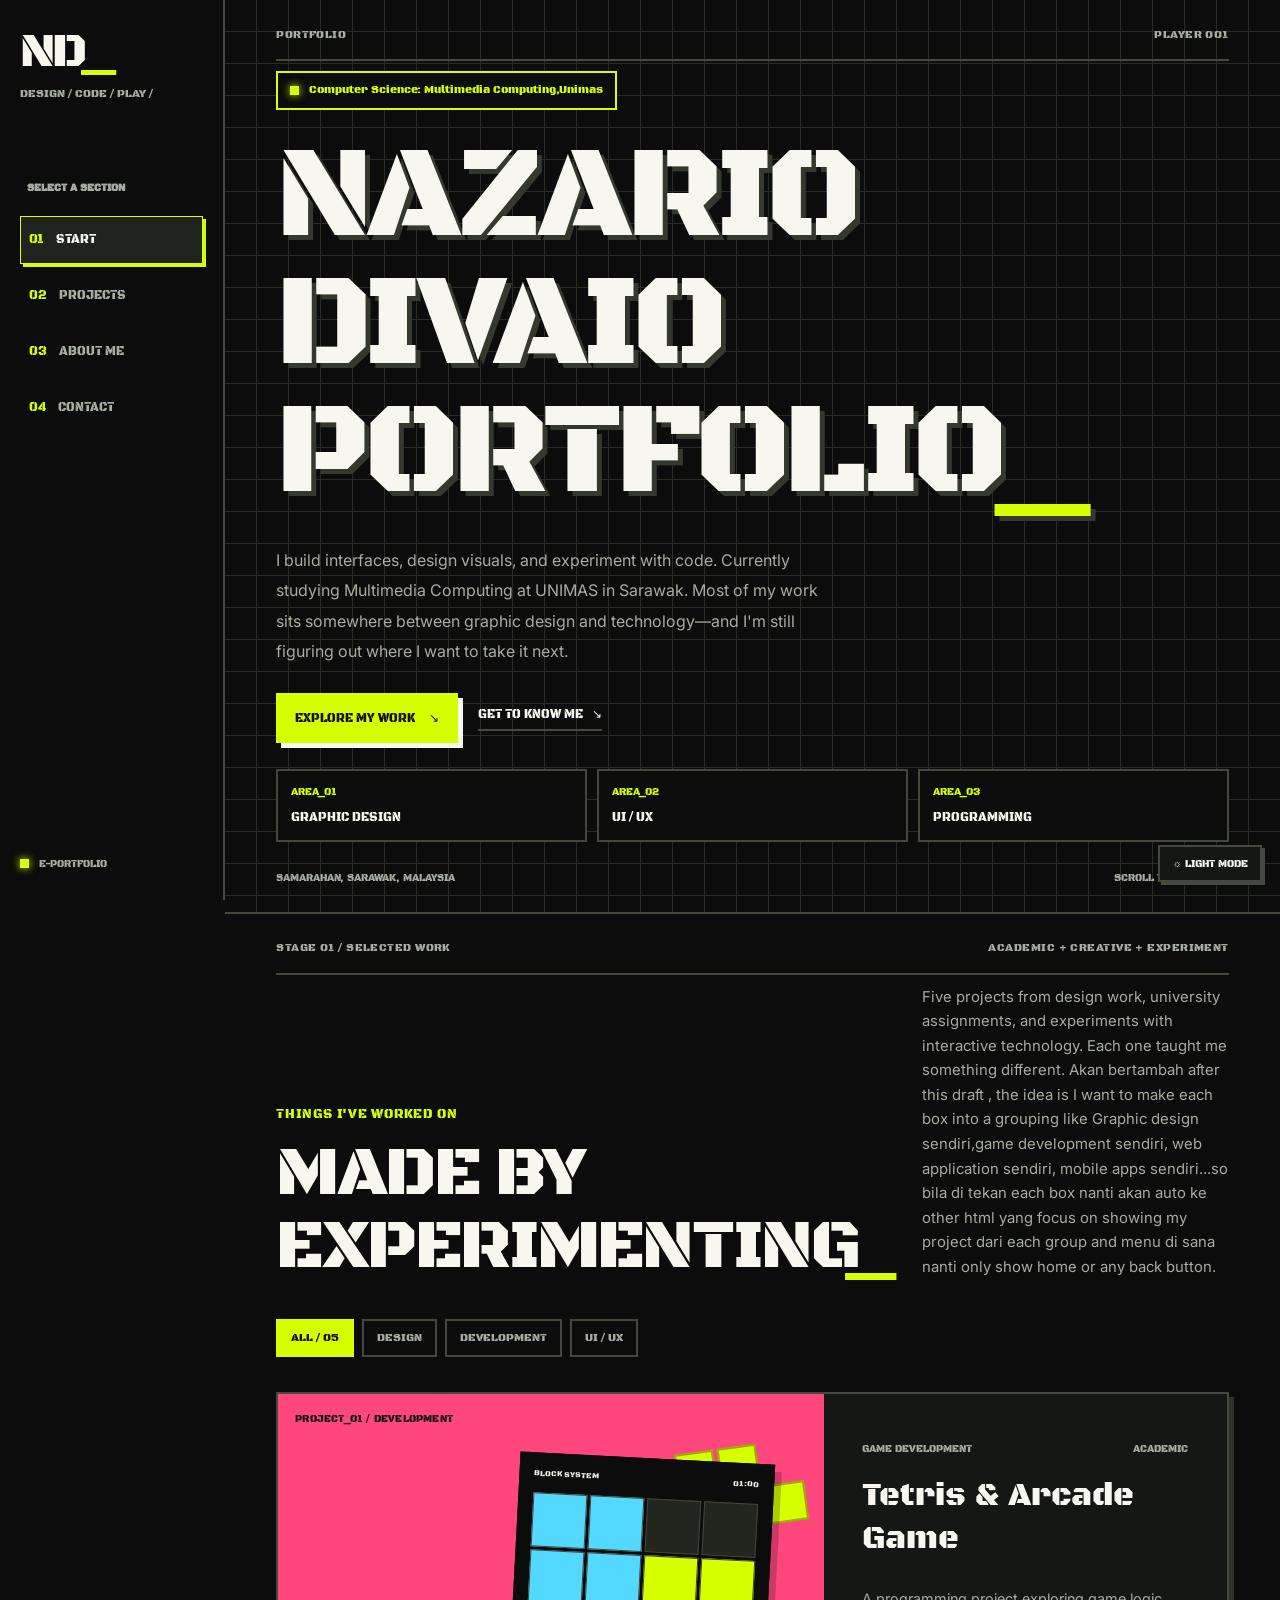
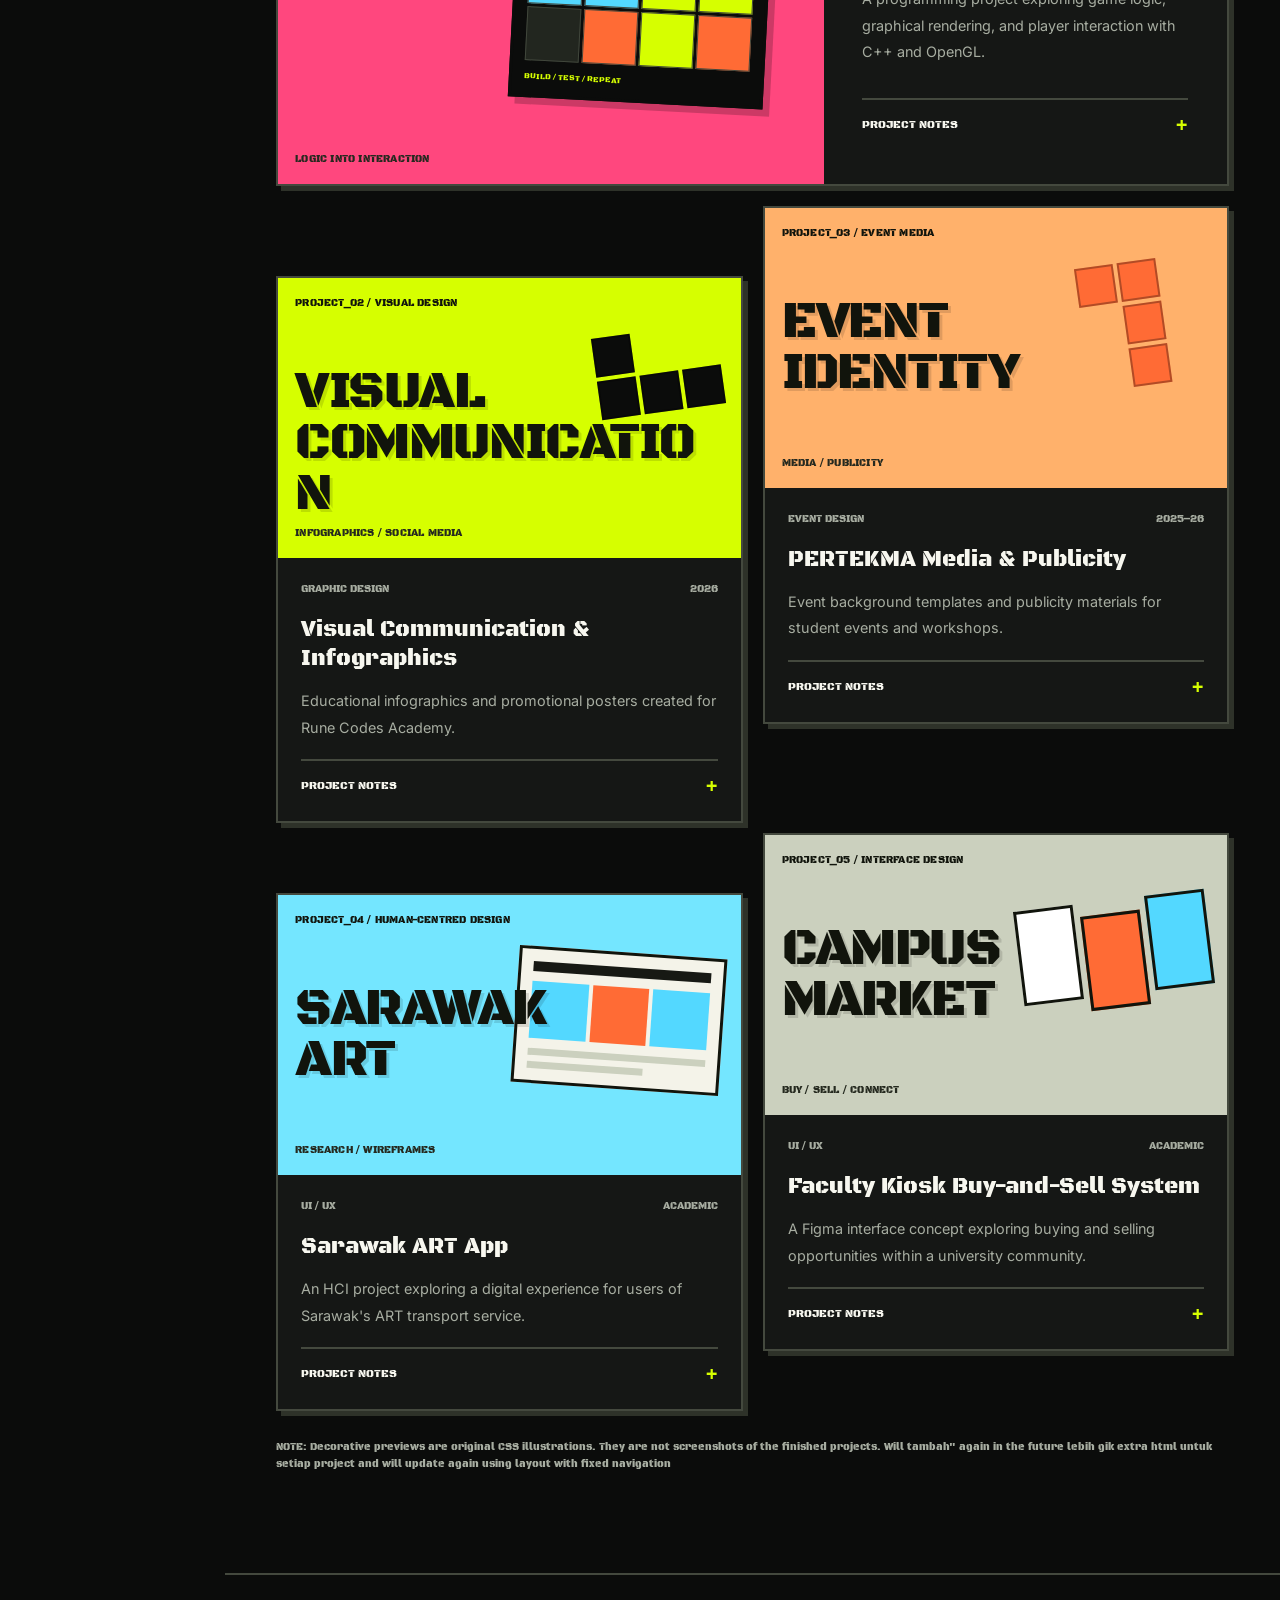
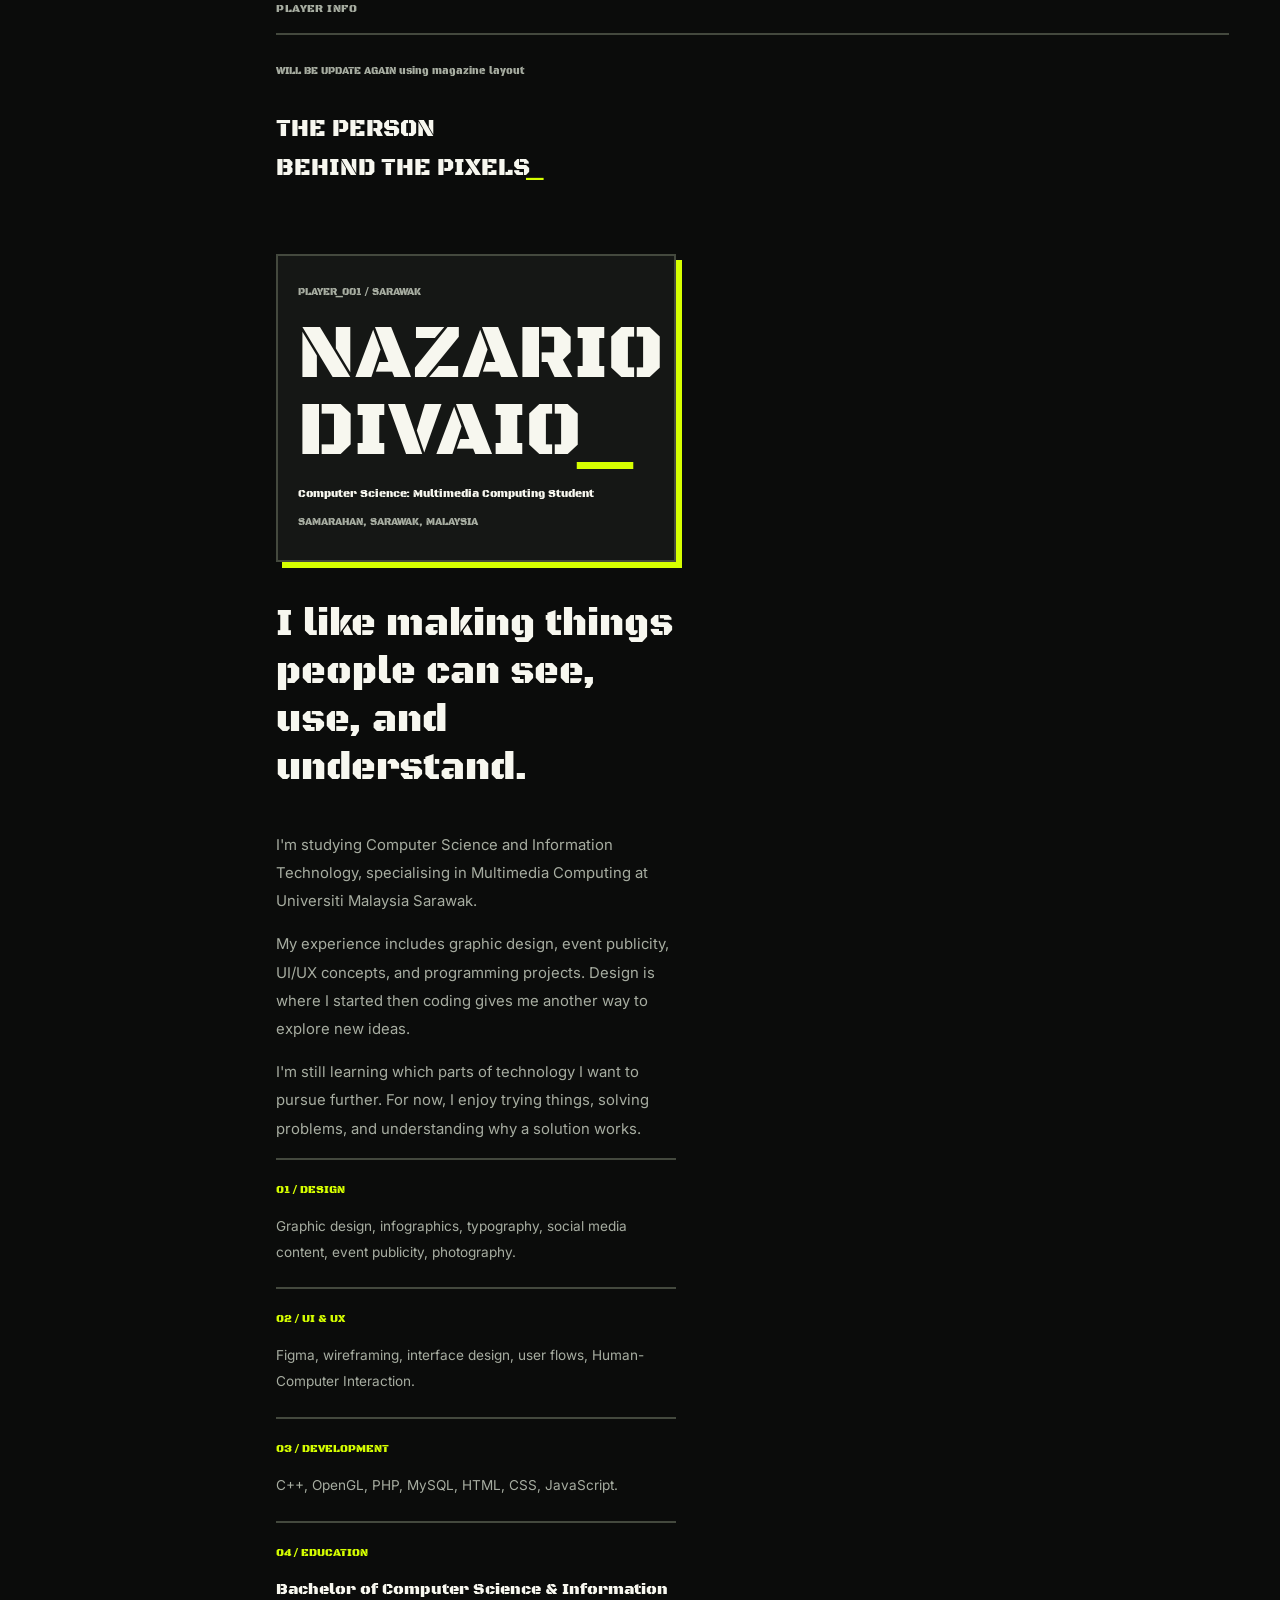
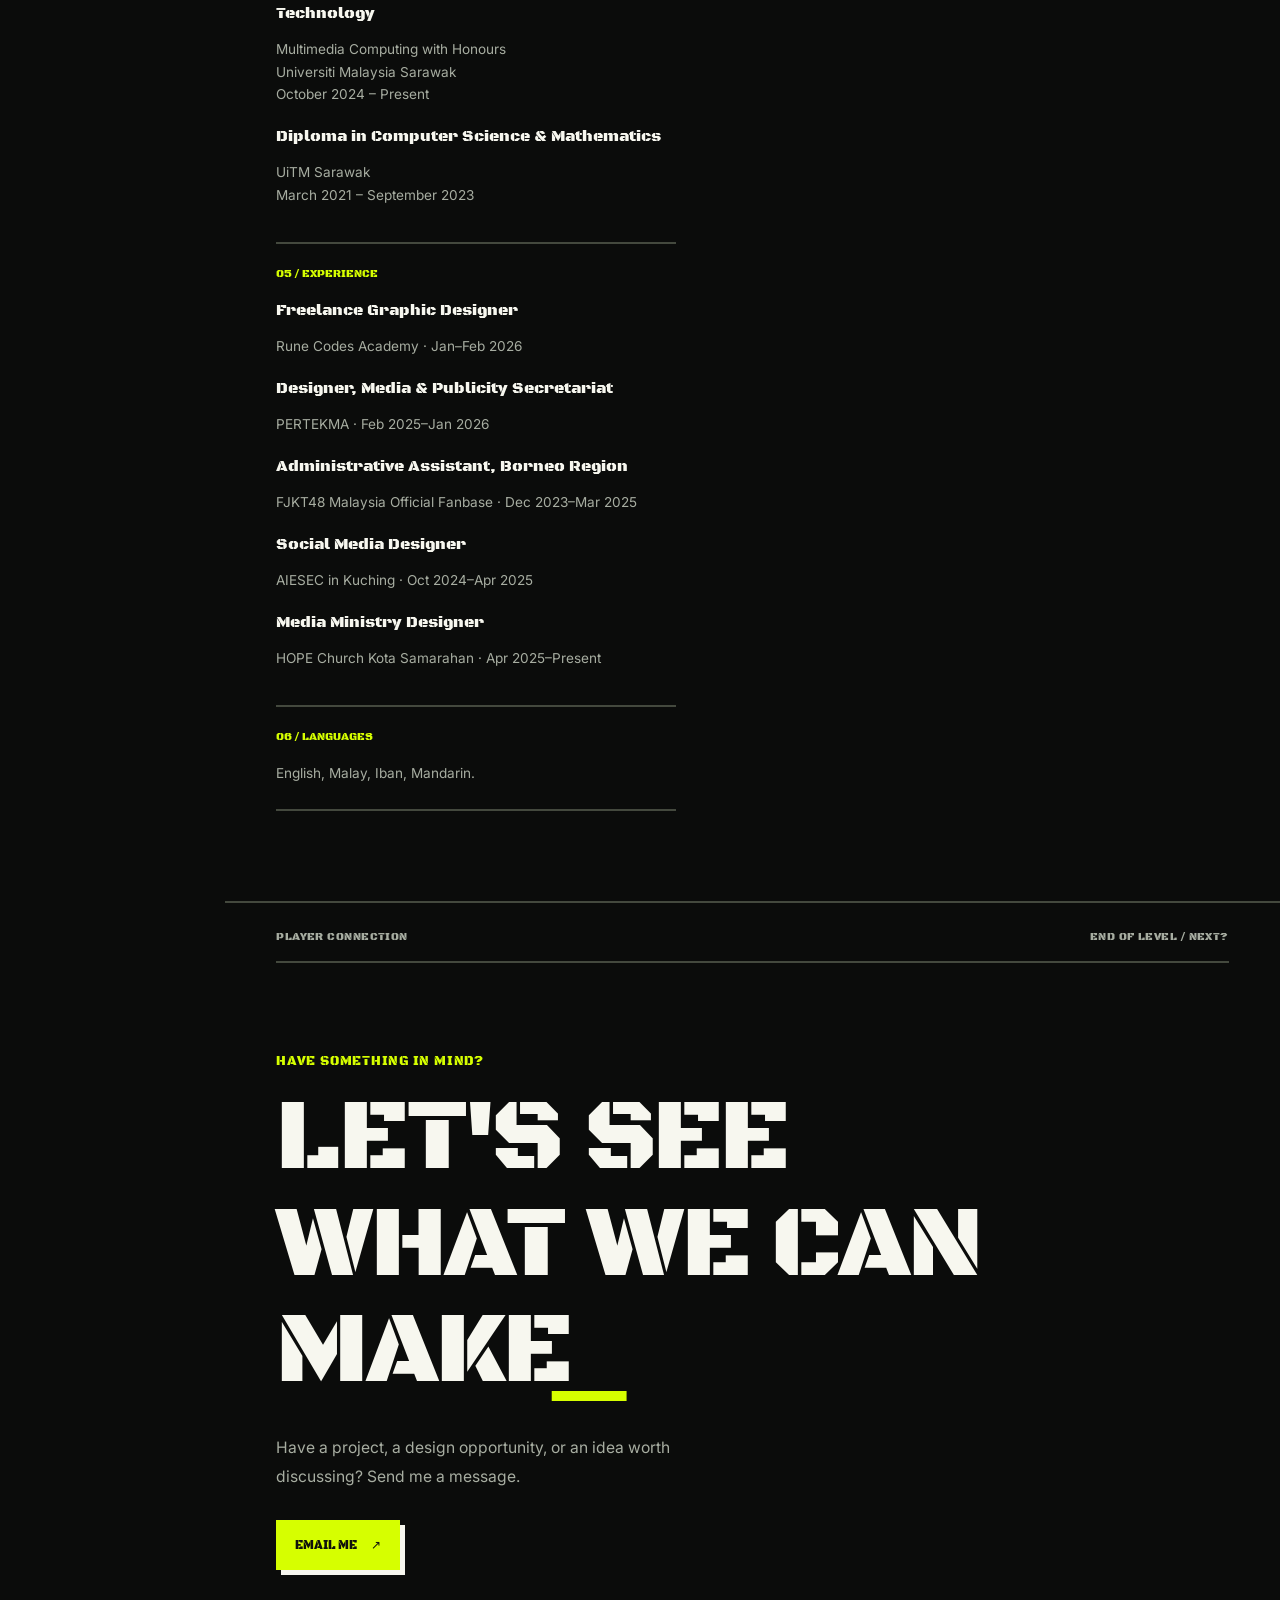
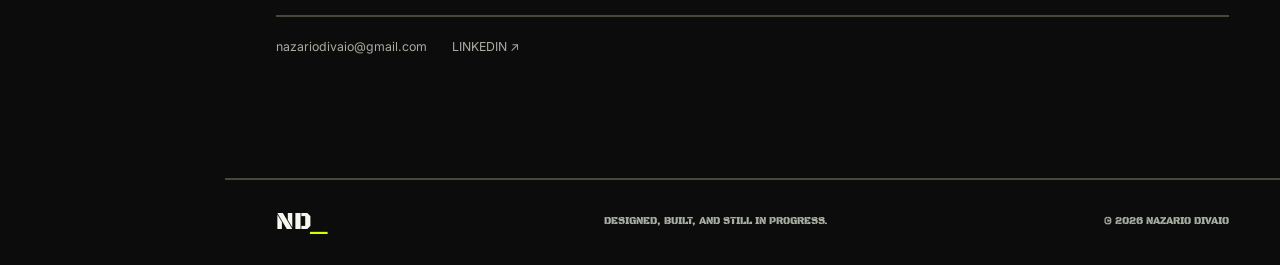
==== commit 83e1f4f0: "Your descriptive message" ====
--- a/index.html
+++ b/index.html
@@ -22,7 +22,7 @@
   <!-- Navigation -->
   <header class="site-header">
     <a class="wordmark" href="#home" aria-label="Nazario Divaio home">ND<span>_</span></a>
-    <p class="sidebar-label">DESIGN / CODE / PLAY</p>
+    <p class="sidebar-label">DESIGN / CODE / PLAY / </p>
 
     <button class="menu-toggle" id="menuToggle" type="button"
       aria-expanded="false" aria-controls="mainNav">
@@ -30,7 +30,7 @@
     </button>
 
     <nav class="main-nav" id="mainNav" aria-label="Main navigation">
-      <p class="nav-heading">SELECT A SECTION</p>
+      <p class="nav-heading"><b>SELECT A SECTION</b></p>
       <a class="nav-link active" href="#home" aria-current="location">
         <span class="nav-number">01</span> START
       </a>
@@ -38,7 +38,7 @@
         <span class="nav-number">02</span> PROJECTS
       </a>
       <a class="nav-link" href="#about">
-        <span class="nav-number">03</span> PLAYER INFO
+        <span class="nav-number">03</span> ABOUT ME
       </a>
       <a class="nav-link" href="#contact">
         <span class="nav-number">04</span> CONTACT
@@ -47,7 +47,7 @@
 
     <div class="sidebar-footer">
       <span class="status-dot"></span>
-      PORTFOLIO ONLINE
+       E-PORTFOLIO
     </div>
   </header>
 
@@ -55,13 +55,13 @@
     <!-- Home -->
     <section class="section hero" id="home">
       <div class="section-label">
-        <span>PORTFOLIO / PLAYER 001</span>
-        <span id="localTime">SARAWAK / --:--</span>
+        <span>PORTFOLIO</span>
+        <span>PLAYER 001</span>
       </div>
 
       <div class="hero-content">
-        <p class="eyebrow">MULTIMEDIA COMPUTING / UNIMAS</p>
-        <p class="pixel-label"><span class="status-dot"></span> CURRENTLY BUILDING</p>
+        <!--<p class="eyebrow" pixel-label>MULTIMEDIA COMPUTING / UNIMAS</pixel-label></p> -->
+        <p class="pixel-label"><span class="status-dot"></span> Computer Science: Multimedia Computing,Unimas</p>
 
         <h1>NAZARIO<br>DIVAIO<br>PORTFOLIO<span class="accent-dot">_</span></h1>
 
@@ -297,8 +297,7 @@
       </p>
       <div class="section-heading">
         <div>
-          <p class="eyebrow">A LITTLE CONTEXT</p>
-          <h2>THE PERSON<br>BEHIND THE PIXELS<span class="accent-dot">_</span></h2>
+          <h1>THE PERSON<br>BEHIND THE PIXELS<span class="accent-dot">_</span></h1>
         </div>
       </div>
 
@@ -306,8 +305,8 @@
         <div class="about-intro">
           <div class="profile-panel">
             <span class="profile-code">PLAYER_001 / SARAWAK</span>
-            <div class="profile-monogram" aria-hidden="true">ND<span>_</span></div>
-            <p class="profile-role">GRAPHIC DESIGNER / MULTIMEDIA STUDENT</p>
+            <div class="profile-monogram" aria-hidden="true">NAZARIO DIVAIO<span>_</span></div>
+            <p class="profile-role"> Computer Science: Multimedia Computing Student </p>
             <p class="profile-location">SAMARAHAN, SARAWAK, MALAYSIA</p>
           </div>
 
@@ -327,12 +326,6 @@
             and understanding why a solution works.
           </p>
 
-          <a class="text-link"
-            href="https://www.linkedin.com/in/nazario-divaio-noel"
-            target="_blank" rel="noopener noreferrer">
-            FIND ME ON LINKEDIN <span>↗</span>
-          </a>
-
         <div class="about-details">
           <div class="detail-block">
             <p class="detail-label">01 / DESIGN</p>
--- a/style.css
+++ b/style.css
@@ -222,7 +222,7 @@
   align-items: flex-end;
   justify-content: space-between;
   gap: 30px;
-  margin: 48px 0 35px;
+  margin: 10px 0 35px;
 }
 
 .section-heading h2 {
@@ -346,7 +346,7 @@
 }
 
 .hero-content {
-  margin: 65px 0;
+  margin: 10px 0;
   animation: boot 0.5s ease-out both;
 }
 
@@ -439,6 +439,8 @@
   grid-template-columns: repeat(3, minmax(0, 1fr));
   gap: 10px;
   margin-bottom: 28px;
+  margin-top: 16px;
+
 }
 
 .arcade-status > div {
@@ -513,7 +515,7 @@
   background: var(--panel);
   box-shadow: 5px 5px 0 #2e3229;
   animation: card-enter 0.45s ease both;
-  transition: transform 0.15s, border-color 0.15s, box-shadow 0.15s;
+  transition: transform 0.3s, border-color 0.30s, box-shadow 0.15s;
 }
 
 .project-card:nth-child(2) {
@@ -858,9 +860,9 @@
 }
 
 .profile-monogram {
-  margin: 20px 0;
+  margin: 15px 0;
   font-family: "Black Ops One", cursive;
-  font-size: clamp(5rem, 9vw, 8rem);
+  font-size: clamp(3.5rem, 6vw, 5.5rem);
   line-height: 1;
 }
 
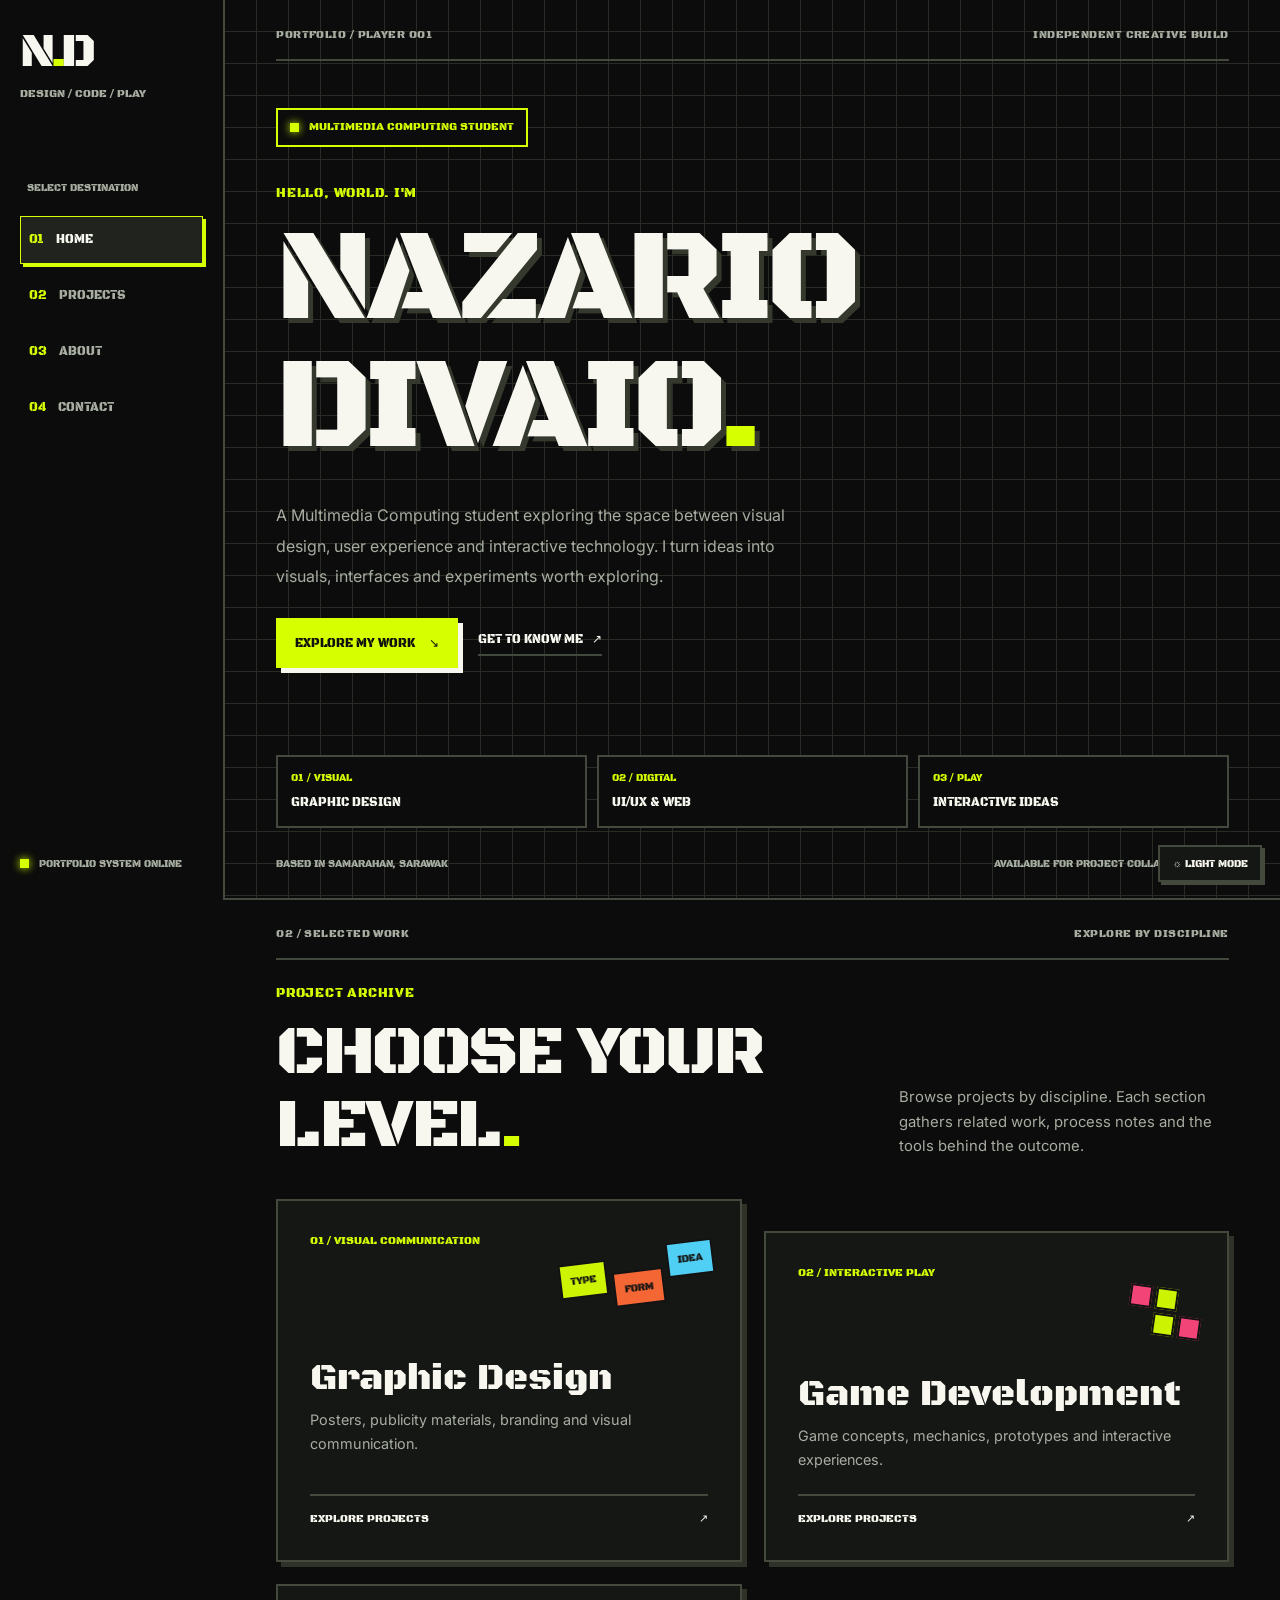
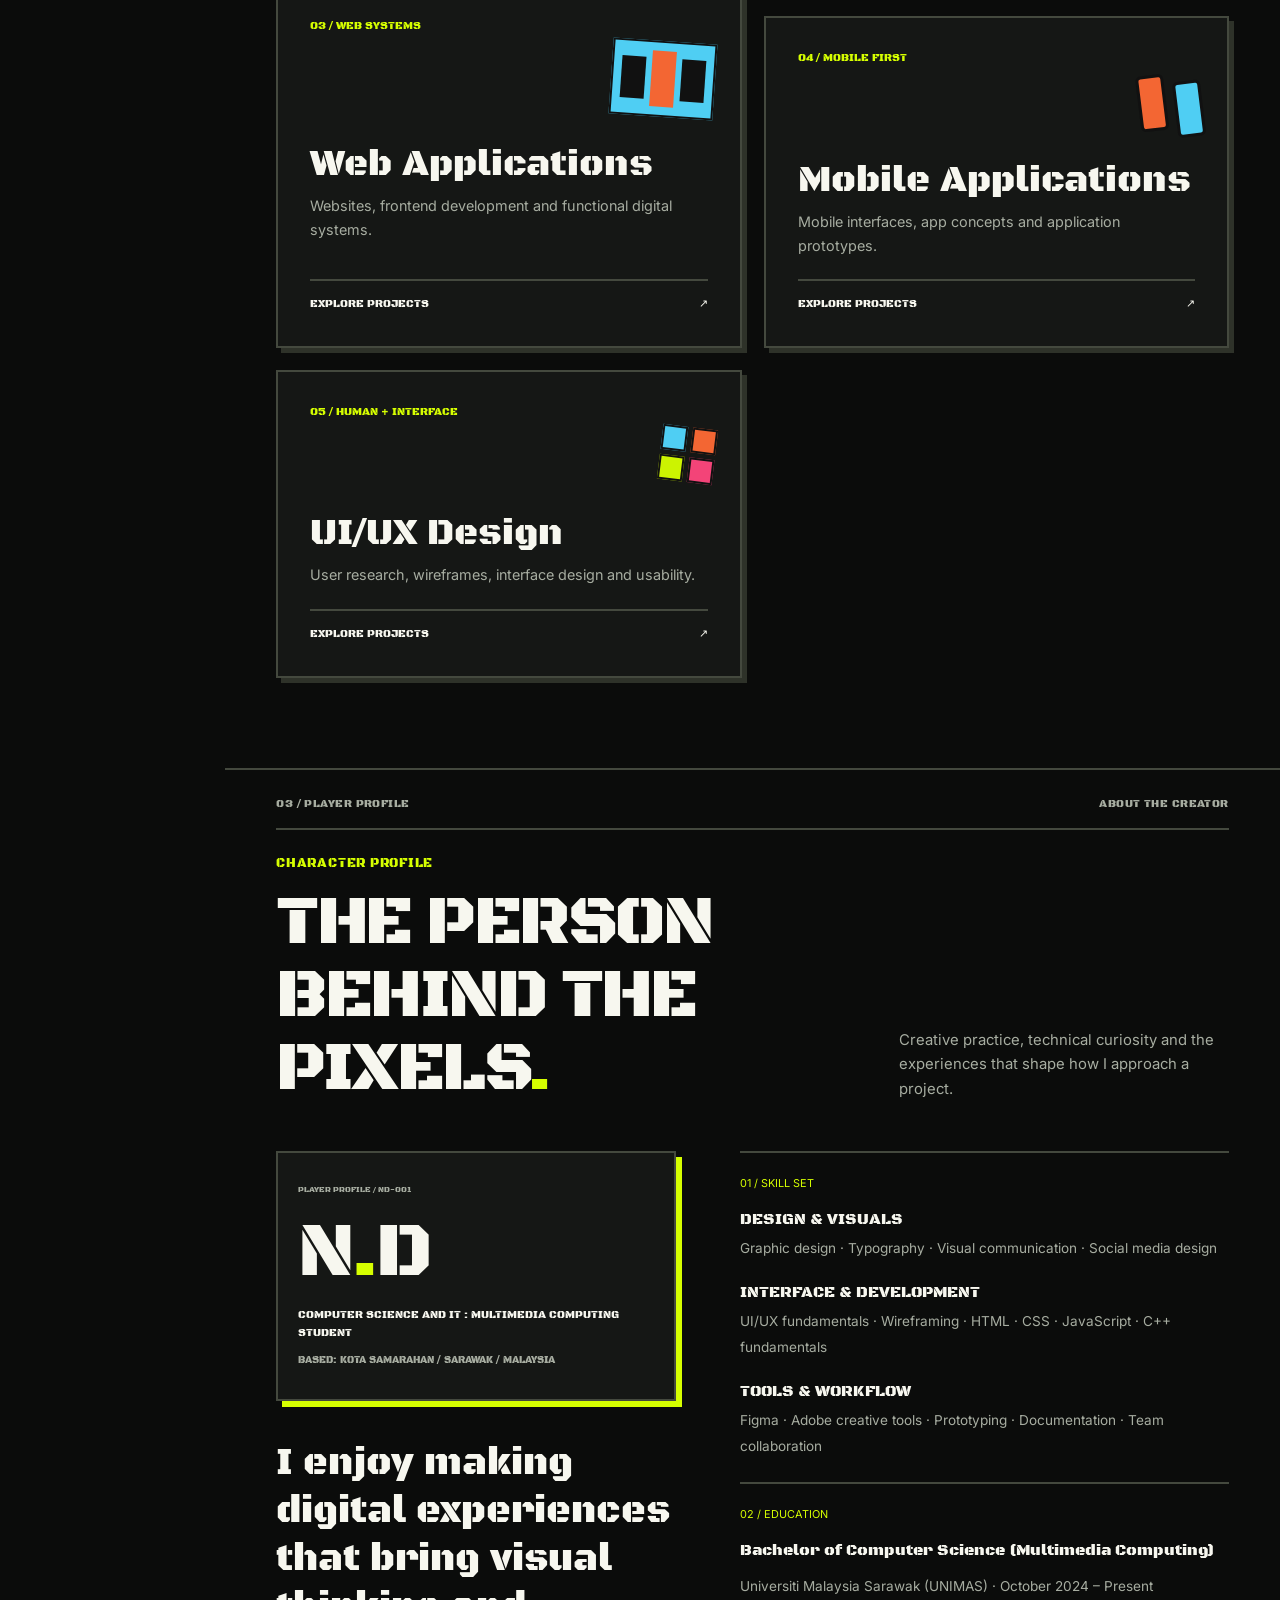
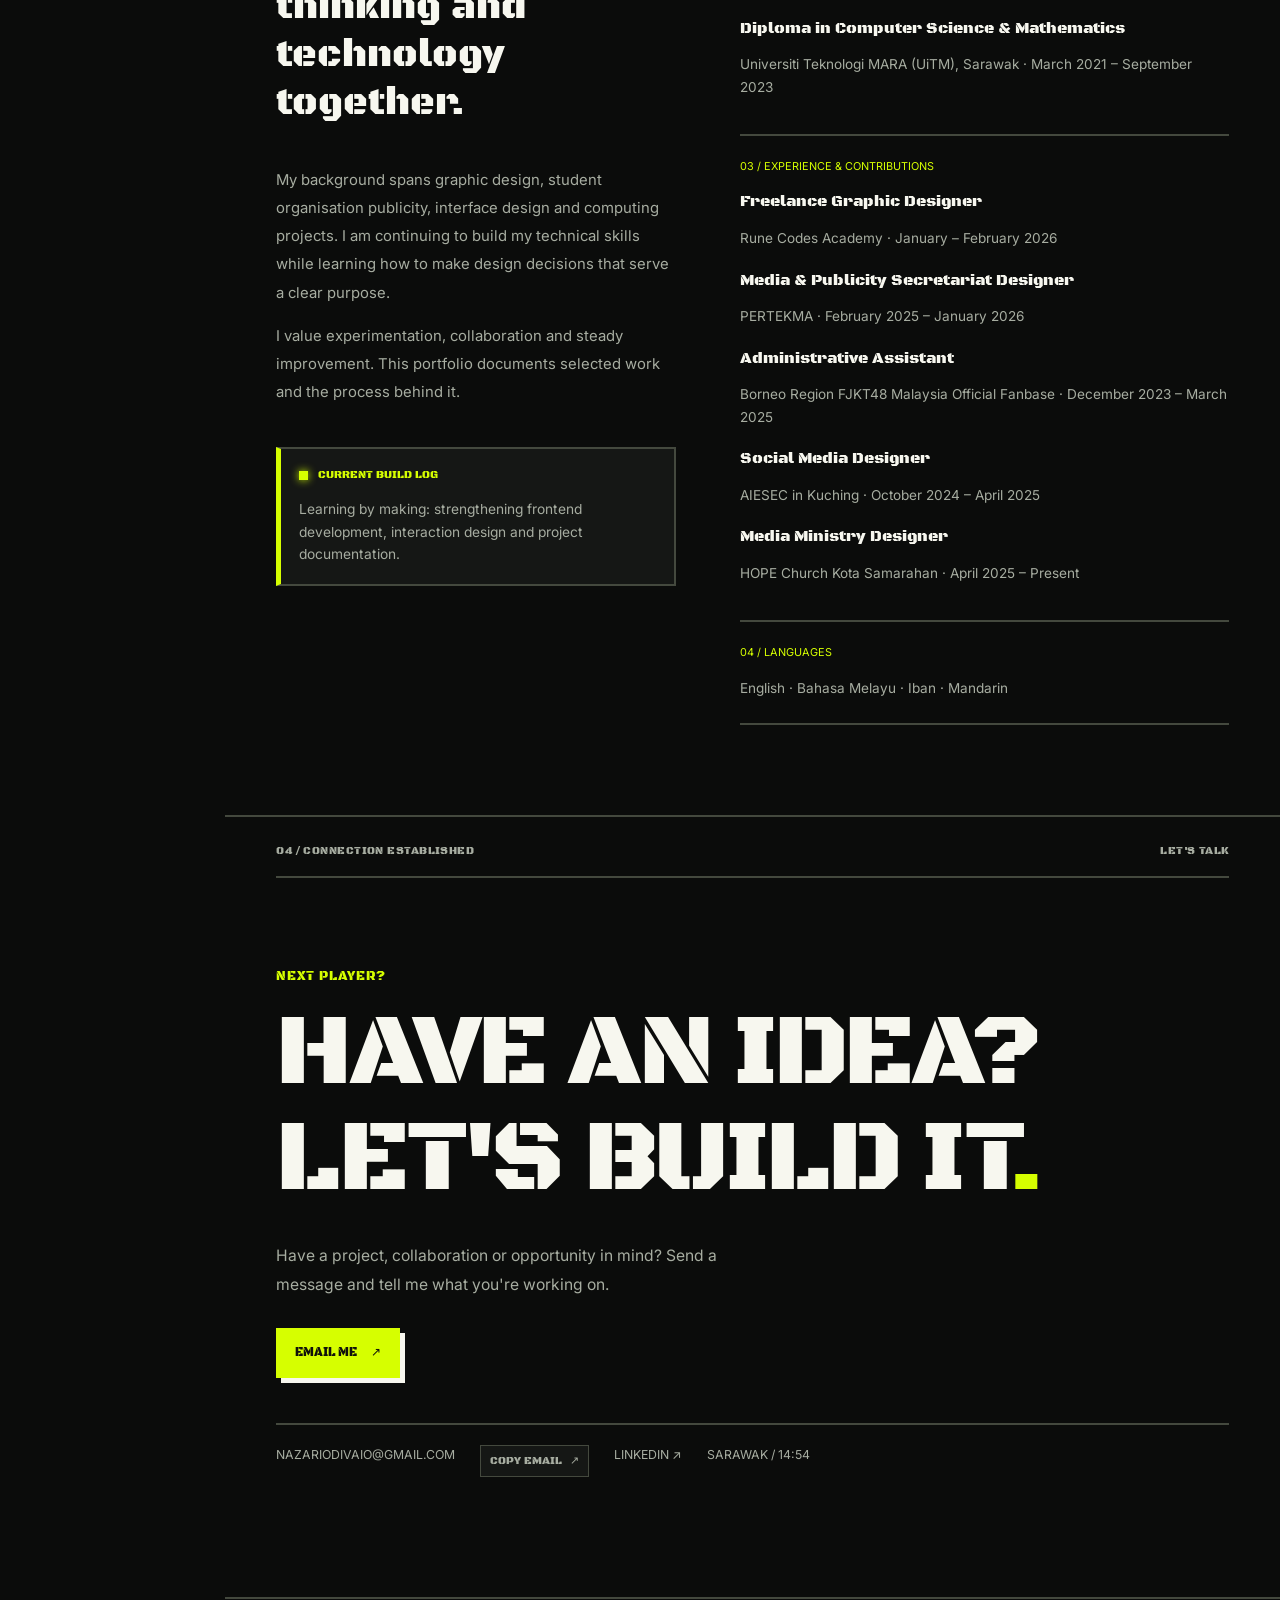
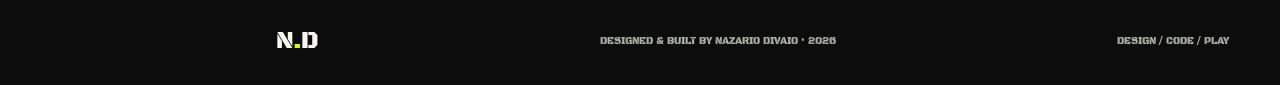
==== commit dee1fb1c: "Initial commit: Personal Portfolio Website" ====
--- a/index.html
+++ b/index.html
@@ -1,420 +1,218 @@
-
 <!DOCTYPE html>
 <html lang="en">
 <head>
   <meta charset="UTF-8">
-  <meta name="viewport" content="width=device-width, initial-scale=1.0">
-  <meta name="description" content="The portfolio of Nazario Divaio, a Multimedia Computing student exploring graphic design, UI/UX and programming.">
-  <meta name="theme-color" content="#101114">
-  <title> Nazario Divaio Portfolio — Design / Code / Play</title>
-
- 
-<link rel="preconnect" href="https://fonts.googleapis.com">
-<link rel="preconnect" href="https://fonts.gstatic.com" crossorigin>
-<link href="https://fonts.googleapis.com/css2?family=Black+Ops+One&family=Inter:wght@400;500;600;700;800&display=swap" rel="stylesheet">
-
-
+  <meta name="viewport" content="width=device-width, initial-scale=1">
+  <meta name="theme-color" content="#0b0c0b">
+  <meta name="description" content="Portfolio of Nazario Divaio — Multimedia Computing student exploring graphic design, UI/UX, web development and interactive experiences.">
+  <title>Nazario Divaio Portfolio </title>
+  <link rel="preconnect" href="https://fonts.googleapis.com">
+  <link rel="preconnect" href="https://fonts.gstatic.com" crossorigin>
+  <link href="https://fonts.googleapis.com/css2?family=Black+Ops+One&family=Inter:wght@400;500;600;700&display=swap" rel="stylesheet">
   <link rel="stylesheet" href="style.css">
   <script src="script.js" defer></script>
 </head>
-
 <body>
-  <!-- Navigation -->
-  <header class="site-header">
-    <a class="wordmark" href="#home" aria-label="Nazario Divaio home">ND<span>_</span></a>
-    <p class="sidebar-label">DESIGN / CODE / PLAY / </p>
-
-    <button class="menu-toggle" id="menuToggle" type="button"
-      aria-expanded="false" aria-controls="mainNav">
+  <a class="skip-link" href="#home">Skip to content</a>
+
+  <header class="site-header" id="siteHeader">
+    <a class="brand" href="#home" aria-label="Nazario Divaio — homepage">
+      <span class="wordmark">N<span>.</span>D</span>
+      <span class="sidebar-label">DESIGN / CODE / PLAY</span>
+    </a>
+
+    <button class="menu-toggle" id="menuToggle" type="button" aria-controls="mainNav" aria-expanded="false">
       MENU <span aria-hidden="true">+</span>
     </button>
 
     <nav class="main-nav" id="mainNav" aria-label="Main navigation">
-      <p class="nav-heading"><b>SELECT A SECTION</b></p>
-      <a class="nav-link active" href="#home" aria-current="location">
-        <span class="nav-number">01</span> START
-      </a>
-      <a class="nav-link" href="#projects">
-        <span class="nav-number">02</span> PROJECTS
-      </a>
-      <a class="nav-link" href="#about">
-        <span class="nav-number">03</span> ABOUT ME
-      </a>
-      <a class="nav-link" href="#contact">
-        <span class="nav-number">04</span> CONTACT
-      </a>
+      <p class="nav-heading">SELECT DESTINATION</p>
+      <a class="nav-link active" href="#home"><span class="nav-number">01</span> HOME</a>
+      <a class="nav-link" href="#projects"><span class="nav-number">02</span> PROJECTS</a>
+      <a class="nav-link" href="#about"><span class="nav-number">03</span> ABOUT</a>
+      <a class="nav-link" href="#contact"><span class="nav-number">04</span> CONTACT</a>
     </nav>
 
     <div class="sidebar-footer">
-      <span class="status-dot"></span>
-       E-PORTFOLIO
+      <span class="status-dot" aria-hidden="true"></span>
+      <span>PORTFOLIO SYSTEM ONLINE</span>
     </div>
   </header>
 
   <main>
-    <!-- Home -->
-    <section class="section hero" id="home">
+    <section class="section hero" id="home" aria-labelledby="heroTitle">
       <div class="section-label">
-        <span>PORTFOLIO</span>
-        <span>PLAYER 001</span>
+        <span>PORTFOLIO / PLAYER 001</span>
+        <span>INDEPENDENT CREATIVE BUILD</span>
       </div>
 
       <div class="hero-content">
-        <!--<p class="eyebrow" pixel-label>MULTIMEDIA COMPUTING / UNIMAS</pixel-label></p> -->
-        <p class="pixel-label"><span class="status-dot"></span> Computer Science: Multimedia Computing,Unimas</p>
-
-        <h1>NAZARIO<br>DIVAIO<br>PORTFOLIO<span class="accent-dot">_</span></h1>
-
-        <p class="hero-description">
-          I build interfaces, design visuals, and experiment with code.
-          Currently studying Multimedia Computing at UNIMAS in Sarawak.
-          Most of my work sits somewhere between graphic design and
-          technology—and I'm still figuring out where I want to take it next.
-        </p>
-
+        <p class="pixel-label"><span class="status-dot" aria-hidden="true"></span> MULTIMEDIA COMPUTING STUDENT</p>
+        <p class="eyebrow">HELLO, WORLD. I'M</p>
+        <h1 id="heroTitle">NAZARIO<br>DIVAIO<span class="accent-dot">.</span></h1>
+        <p class="hero-description">A Multimedia Computing student exploring the space between visual design, user experience and interactive technology. I turn ideas into visuals, interfaces and experiments worth exploring.</p>
         <div class="hero-actions">
-          <a class="button button-primary" href="#projects">
-            EXPLORE MY WORK <span aria-hidden="true">↘</span>
-          </a>
-          <a class="text-link" href="#about">GET TO KNOW ME <span>↘</span></a>
-        </div>
-      </div>
-
-      <div class="arcade-status">
-        <div>
-          <span class="status-key">AREA_01</span>
-          <strong>GRAPHIC DESIGN</strong>
-        </div>
-        <div>
-          <span class="status-key">AREA_02</span>
-          <strong>UI / UX</strong>
-        </div>
-        <div>
-          <span class="status-key">AREA_03</span>
-          <strong>PROGRAMMING</strong>
-        </div>
-      </div>
-
-      <div class="hero-bottom">
-        <span>SAMARAHAN, SARAWAK, MALAYSIA</span>
-        <a href="#projects">SCROLL TO EXPLORE ↓</a>
-      </div>
-    </section>
-
-    <!-- Projects -->
-    <section class="section projects-section" id="projects">
-      <div class="section-label">
-        <span>STAGE 01 / SELECTED WORK</span>
-        <span>ACADEMIC + CREATIVE + EXPERIMENT</span>
-      </div>
-
+          <a class="button button-primary" href="#projects">EXPLORE MY WORK <span aria-hidden="true">↘</span></a>
+          <a class="text-link" href="#about">GET TO KNOW ME <span aria-hidden="true">↗</span></a>
+        </div>
+      </div>
+
+      <div class="hero-bottom-grid">
+        <div class="arcade-status">
+          <div><span class="status-key">01 / VISUAL</span><strong>GRAPHIC DESIGN</strong></div>
+          <div><span class="status-key">02 / DIGITAL</span><strong>UI/UX & WEB</strong></div>
+          <div><span class="status-key">03 / PLAY</span><strong>INTERACTIVE IDEAS</strong></div>
+        </div>
+        <div class="hero-bottom">
+          <span>BASED IN SAMARAHAN, SARAWAK</span>
+          <a href="#contact">AVAILABLE FOR PROJECT COLLABORATIONS ↗</a>
+        </div>
+      </div>
+    </section>
+
+    <section class="section" id="projects" aria-labelledby="projectsTitle">
+      <div class="section-label"><span>02 / SELECTED WORK</span><span>EXPLORE BY DISCIPLINE</span></div>
       <div class="section-heading">
         <div>
-          <p class="eyebrow">THINGS I'VE WORKED ON</p>
-          <h2>MADE BY<br>EXPERIMENTING<span class="accent-dot">_</span></h2>
-        </div>
-        <p class="section-intro">
-          Five projects from design work, university assignments,
-          and experiments with interactive technology. Each one taught
-          me something different. Akan bertambah after this draft , the idea is I want to make each box into a grouping like Graphic design sendiri,game development sendiri, web application sendiri, mobile apps sendiri...so bila di tekan each box nanti akan auto ke other html yang focus on showing my project dari each group and menu di sana nanti only show home or any back button.
-        </p>
-      </div>
-
-      <div class="project-filters" aria-label="Filter projects">
-        <button class="filter-button active" data-filter="all"
-          aria-pressed="true" type="button">ALL / 05</button>
-        <button class="filter-button" data-filter="design"
-          aria-pressed="false" type="button">DESIGN</button>
-        <button class="filter-button" data-filter="development"
-          aria-pressed="false" type="button">DEVELOPMENT</button>
-        <button class="filter-button" data-filter="uiux"
-          aria-pressed="false" type="button">UI / UX</button>
-      </div>
-
-      <div class="project-grid">
-
-        <!-- Project 1 -->
-        <article class="project-card project-featured" data-category="development">
-          <div class="project-visual visual-game">
-            <span class="visual-index">PROJECT_01 / DEVELOPMENT</span>
-            <div class="block-art blocks-four" aria-hidden="true">
-              <span></span><span></span><span></span><span></span>
-            </div>
-            <div class="game-screen" aria-hidden="true">
-              <div class="game-screen-top"><span>BLOCK SYSTEM</span><span>01:00</span></div>
-              <div class="game-board">
-                <span></span><span></span><span></span><span></span>
-                <span></span><span></span><span></span><span></span>
-                <span></span><span></span><span></span><span></span>
-              </div>
-              <span class="game-screen-bottom">BUILD / TEST / REPEAT</span>
-            </div>
-            <span class="visual-caption">LOGIC INTO INTERACTION</span>
-          </div>
-
-          <div class="project-info">
-            <div class="project-meta"><span>GAME DEVELOPMENT</span><span>ACADEMIC</span></div>
-            <h3>Tetris & Arcade Game</h3>
-            <p>
-              A programming project exploring game logic, graphical rendering,
-              and player interaction with C++ and OpenGL.
-            </p>
-            <button class="project-details-toggle" type="button"
-              aria-expanded="false" aria-controls="projectDetails1">
-              PROJECT NOTES <span aria-hidden="true">+</span>
-            </button>
-            <div class="project-details" id="projectDetails1" hidden>
-              <p><strong>What I explored:</strong> input handling, game states,
-                object movement, and graphical rendering.</p>
-              <p><strong>Tools:</strong> C++ and OpenGL.</p>
-              <p><strong>Next step:</strong> Space where aku akan add a real gameplay screenshot and
-                explain one technical challenge I personally solved.</p>
-            </div>
-          </div>
-        </article>
-
-        <!-- Project 2 -->
-        <article class="project-card project-poster" data-category="design">
-          <div class="project-visual visual-poster">
-            <span class="visual-index">PROJECT_02 / VISUAL DESIGN</span>
-            <div class="block-art blocks-one" aria-hidden="true">
-              <span></span><span></span><span></span><span></span>
-            </div>
-            <span class="visual-title"><br>VISUAL<br>COMMUNICATION</span>
-            <span class="visual-caption">INFOGRAPHICS / SOCIAL MEDIA</span>
-          </div>
-          <div class="project-info">
-            <div class="project-meta"><span>GRAPHIC DESIGN</span><span>2026</span></div>
-            <h3>Visual Communication & Infographics</h3>
-            <p>Educational infographics and promotional posters created for Rune Codes Academy.</p>
-            <button class="project-details-toggle" type="button"
-              aria-expanded="false" aria-controls="projectDetails2">
-              PROJECT NOTES <span aria-hidden="true">+</span>
-            </button>
-            <div class="project-details" id="projectDetails2" hidden>
-              <p><strong>Focus:</strong> visual hierarchy, typography, and presenting information clearly.</p>
-              <p><strong>Tools:</strong> Photoshop, Illustrator, and Canva.</p>
-              <p>poster amai yang aku : a real poster image and describe one design decision behind it.</p>
-            </div>
-          </div>
-        </article>
-
-        <!-- Project 3 -->
-        <article class="project-card project-publicity" data-category="design">
-          <div class="project-visual visual-publicity">
-            <span class="visual-index">PROJECT_03 / EVENT MEDIA</span>
-            <div class="block-art blocks-two" aria-hidden="true">
-              <span></span><span></span><span></span><span></span>
-            </div>
-            <span class="visual-title">EVENT<br>IDENTITY</span>
-            <span class="visual-caption">MEDIA / PUBLICITY</span>
-          </div>
-          <div class="project-info">
-            <div class="project-meta"><span>EVENT DESIGN</span><span>2025–26</span></div>
-            <h3>PERTEKMA Media & Publicity</h3>
-            <p>Event background templates and publicity materials for student events and workshops.</p>
-            <button class="project-details-toggle" type="button"
-              aria-expanded="false" aria-controls="projectDetails3">
-              PROJECT NOTES <span aria-hidden="true">+</span>
-            </button>
-            <div class="project-details" id="projectDetails3" hidden>
-              <p><strong>Role:</strong> Designer, Secretariat Exco Media & Publicity.</p>
-              <p><strong>Focus:</strong> consistent event visuals and clear publicity materials.</p>
-              <p>poster amai yang aku :: Add examples of event work that you have permission to publish.</p>
-            </div>
-          </div>
-        </article>
-
-        <!-- Project 4 -->
-        <article class="project-card project-art" data-category="uiux">
-          <div class="project-visual visual-art">
-            <span class="visual-index">PROJECT_04 / HUMAN-CENTRED DESIGN</span>
-            <div class="interface-art" aria-hidden="true">
-              <div class="interface-bar"></div>
-              <div class="interface-map"><span></span><span></span><span></span></div>
-              <div class="interface-row"></div>
-              <div class="interface-row short"></div>
-            </div>
-            <span class="visual-title">SARAWAK<br>ART</span>
-            <span class="visual-caption">RESEARCH / WIREFRAMES</span>
-          </div>
-          <div class="project-info">
-            <div class="project-meta"><span>UI / UX</span><span>ACADEMIC</span></div>
-            <h3>Sarawak ART App</h3>
-            <p>An HCI project exploring a digital experience for users of Sarawak's ART transport service.</p>
-            <button class="project-details-toggle" type="button"
-              aria-expanded="false" aria-controls="projectDetails4">
-              PROJECT NOTES <span aria-hidden="true">+</span>
-            </button>
-            <div class="project-details" id="projectDetails4" hidden>
-              <p><strong>Process:</strong> user interviews, personas, and interface wireframes.</p>
-              <p><strong>Tool:</strong> Figma.</p>
-              <p>WF amai yang aku : Add your actual wireframes and a lesson learned from the user research.</p>
-            </div>
-          </div>
-        </article>
-
-        <!-- Project 5 -->
-        <article class="project-card project-kiosk" data-category="uiux">
-          <div class="project-visual visual-kiosk">
-            <span class="visual-index">PROJECT_05 / INTERFACE DESIGN</span>
-            <div class="kiosk-art" aria-hidden="true">
-              <span></span><span></span><span></span>
-            </div>
-            <span class="visual-title">CAMPUS<br>MARKET</span>
-            <span class="visual-caption">BUY / SELL / CONNECT</span>
-          </div>
-          <div class="project-info">
-            <div class="project-meta"><span>UI / UX</span><span>ACADEMIC</span></div>
-            <h3>Faculty Kiosk Buy-and-Sell System</h3>
-            <p>A Figma interface concept exploring buying and selling opportunities within a university community.</p>
-            <button class="project-details-toggle" type="button"
-              aria-expanded="false" aria-controls="projectDetails5">
-              PROJECT NOTES <span aria-hidden="true">+</span>
-            </button>
-            <div class="project-details" id="projectDetails5" hidden>
-              <p><strong>Focus:</strong> interface structure, user flows, and organising marketplace information.</p>
-              <p><strong>Tool:</strong> Figma.</p>
-              <p>prototype amai yang aku empu : real prototype and explain the problem the proposed interface addresses.</p>
-            </div>
-          </div>
-        </article>
-      </div>
-
-      <p class="project-footnote">
-        NOTE: Decorative previews are original CSS illustrations. They are not screenshots of the finished projects. Will tambah" again in the future lebih gik extra html untuk setiap project and will update again using layout with fixed navigation
-      </p>
-    </section>
-
-    <!-- About -->
-    <section class="section about-section" id="about">
-      <div class="section-label">
-        <span>PLAYER INFO </span>
-       
-      </div>
-      <p class="project-footnote">
-         WILL BE UPDATE AGAIN using magazine layout
-      </p>
+          <p class="eyebrow">PROJECT ARCHIVE</p>
+          <h2 id="projectsTitle">CHOOSE YOUR<br>LEVEL<span class="accent-dot">.</span></h2>
+        </div>
+        <p class="section-intro">Browse projects by discipline. Each section gathers related work, process notes and the tools behind the outcome.</p>
+      </div>
+
+      <div class="category-grid">
+        <a class="category-card category-graphic" href="projects/graphic-design.html">
+          <span class="category-number">01 / VISUAL COMMUNICATION</span>
+          <div class="category-art art-poster" aria-hidden="true"><span>TYPE</span><span>FORM</span><span>IDEA</span></div>
+          <h3>Graphic Design</h3>
+          <p>Posters, publicity materials, branding and visual communication.</p>
+          <span class="category-link">EXPLORE PROJECTS <span aria-hidden="true">↗</span></span>
+        </a>
+
+        <a class="category-card category-game" href="projects/game-development.html">
+          <span class="category-number">02 / INTERACTIVE PLAY</span>
+          <div class="category-art art-game" aria-hidden="true"><span></span><span></span><span></span><span></span></div>
+          <h3>Game Development</h3>
+          <p>Game concepts, mechanics, prototypes and interactive experiences.</p>
+          <span class="category-link">EXPLORE PROJECTS <span aria-hidden="true">↗</span></span>
+        </a>
+
+        <a class="category-card category-web" href="projects/web-applications.html">
+          <span class="category-number">03 / WEB SYSTEMS</span>
+          <div class="category-art art-web" aria-hidden="true"><span></span><span></span><span></span></div>
+          <h3>Web Applications</h3>
+          <p>Websites, frontend development and functional digital systems.</p>
+          <span class="category-link">EXPLORE PROJECTS <span aria-hidden="true">↗</span></span>
+        </a>
+
+        <a class="category-card category-mobile" href="projects/mobile-applications.html">
+          <span class="category-number">04 / MOBILE FIRST</span>
+          <div class="category-art art-mobile" aria-hidden="true"><span></span><span></span></div>
+          <h3>Mobile Applications</h3>
+          <p>Mobile interfaces, app concepts and application prototypes.</p>
+          <span class="category-link">EXPLORE PROJECTS <span aria-hidden="true">↗</span></span>
+        </a>
+
+        <a class="category-card category-uiux" href="projects/ui-ux.html">
+          <span class="category-number">05 / HUMAN + INTERFACE</span>
+          <div class="category-art art-uiux" aria-hidden="true"><span></span><span></span><span></span><span></span></div>
+          <h3>UI/UX Design</h3>
+          <p>User research, wireframes, interface design and usability.</p>
+          <span class="category-link">EXPLORE PROJECTS <span aria-hidden="true">↗</span></span>
+        </a>
+      </div>
+    </section>
+
+    <section class="section" id="about" aria-labelledby="aboutTitle">
+      <div class="section-label"><span>03 / PLAYER PROFILE</span><span>ABOUT THE CREATOR</span></div>
       <div class="section-heading">
         <div>
-          <h1>THE PERSON<br>BEHIND THE PIXELS<span class="accent-dot">_</span></h1>
-        </div>
+          <p class="eyebrow">CHARACTER PROFILE</p>
+          <h2 id="aboutTitle">THE PERSON<br>BEHIND THE PIXELS<span class="accent-dot">.</span></h2>
+        </div>
+        <p class="section-intro">Creative practice, technical curiosity and the experiences that shape how I approach a project.</p>
       </div>
 
       <div class="about-layout">
         <div class="about-intro">
           <div class="profile-panel">
-            <span class="profile-code">PLAYER_001 / SARAWAK</span>
-            <div class="profile-monogram" aria-hidden="true">NAZARIO DIVAIO<span>_</span></div>
-            <p class="profile-role"> Computer Science: Multimedia Computing Student </p>
-            <p class="profile-location">SAMARAHAN, SARAWAK, MALAYSIA</p>
-          </div>
-
-          <h3 class="about-lead">I like making things people can see, use, and understand.</h3>
-          <p>
-            I'm studying Computer Science and Information Technology,
-            specialising in Multimedia Computing at Universiti Malaysia Sarawak.
-          </p>
-          <p>
-            My experience includes graphic design, event publicity,
-            UI/UX concepts, and programming projects. Design is where I
-            started then coding gives me another way to explore new ideas.
-          </p>
-          <p>
-            I'm still learning which parts of technology I want to pursue
-            further. For now, I enjoy trying things, solving problems,
-            and understanding why a solution works.
-          </p>
+            <span class="profile-code">PLAYER PROFILE / ND-001</span>
+            <div class="profile-monogram">N<span>.</span>D</div>
+            <p class="profile-role">COMPUTER SCIENCE AND IT : MULTIMEDIA COMPUTING STUDENT<br></p>
+            <p class="profile-location">BASED: KOTA SAMARAHAN / SARAWAK / MALAYSIA</p>
+          </div>
+          <p class="about-lead">I enjoy making digital experiences that bring visual thinking and technology together.</p>
+          <p>My background spans graphic design, student organisation publicity, interface design and computing projects. I am continuing to build my technical skills while learning how to make design decisions that serve a clear purpose.</p>
+          <p>I value experimentation, collaboration and steady improvement. This portfolio documents selected work and the process behind it.</p>
+          <div class="build-log">
+            <div class="build-log-heading"><span class="status-dot" aria-hidden="true"></span> CURRENT BUILD LOG</div>
+            <p>Learning by making: strengthening frontend development, interaction design and project documentation.</p>
+          </div>
+        </div>
 
         <div class="about-details">
           <div class="detail-block">
-            <p class="detail-label">01 / DESIGN</p>
-            <p class="skill-list">Graphic design, infographics, typography, social media content, event publicity, photography.</p>
-          </div>
-
-          <div class="detail-block">
-            <p class="detail-label">02 / UI & UX</p>
-            <p class="skill-list">Figma, wireframing, interface design, user flows, Human-Computer Interaction.</p>
-          </div>
-
-          <div class="detail-block">
-            <p class="detail-label">03 / DEVELOPMENT</p>
-            <p class="skill-list">C++, OpenGL, PHP, MySQL, HTML, CSS, JavaScript.</p>
-          </div>
-
-          <div class="detail-block">
-            <p class="detail-label">04 / EDUCATION</p>
-            <h3>Bachelor of Computer Science & Information Technology</h3>
-            <p>Multimedia Computing with Honours<br>Universiti Malaysia Sarawak<br>October 2024 – Present</p>
+            <p class="detail-label">01 / SKILL SET</p>
+            <h3>DESIGN & VISUALS</h3>
+            <p class="skill-list">Graphic design · Typography · Visual communication · Social media design</p>
+            <h3>INTERFACE & DEVELOPMENT</h3>
+            <p class="skill-list">UI/UX fundamentals · Wireframing · HTML · CSS · JavaScript · C++ fundamentals</p>
+            <h3>TOOLS & WORKFLOW</h3>
+            <p class="skill-list">Figma · Adobe creative tools · Prototyping · Documentation · Team collaboration</p>
+          </div>
+
+          <div class="detail-block">
+            <p class="detail-label">02 / EDUCATION</p>
+            <h3>Bachelor of Computer Science (Multimedia Computing)</h3>
+            <p>Universiti Malaysia Sarawak (UNIMAS) · October 2024 – Present</p>
             <h3>Diploma in Computer Science & Mathematics</h3>
-            <p>UiTM Sarawak<br>March 2021 – September 2023</p>
-          </div>
-
-          <div class="detail-block">
-            <p class="detail-label">05 / EXPERIENCE</p>
-            <h3>Freelance Graphic Designer</h3>
-            <p>Rune Codes Academy · Jan–Feb 2026</p>
-            <h3>Designer, Media & Publicity Secretariat</h3>
-            <p>PERTEKMA · Feb 2025–Jan 2026</p>
-            <h3>Administrative Assistant, Borneo Region</h3>
-            <p>FJKT48 Malaysia Official Fanbase · Dec 2023–Mar 2025</p>
-            <h3>Social Media Designer</h3>
-            <p>AIESEC in Kuching · Oct 2024–Apr 2025</p>
-            <h3>Media Ministry Designer</h3>
-            <p>HOPE Church Kota Samarahan · Apr 2025–Present</p>
-          </div>
-
-          <div class="detail-block">
-            <p class="detail-label">06 / LANGUAGES</p>
-            <p class="skill-list">English, Malay, Iban, Mandarin.</p>
-          </div>
-        </div>
-      </div>
-    </section>
-
-    <!-- Contact -->
-    <section class="section contact-section" id="contact">
-      <div class="section-label">
-        <span>PLAYER CONNECTION</span>
-        <span>END OF LEVEL / NEXT?</span>
-      </div>
-
+            <p>Universiti Teknologi MARA (UiTM), Sarawak · March 2021 – September 2023</p>
+          </div>
+
+          <div class="detail-block">
+            <p class="detail-label">03 / EXPERIENCE & CONTRIBUTIONS</p>
+            <h3>Freelance Graphic Designer</h3><p>Rune Codes Academy · January – February 2026</p>
+            <h3>Media & Publicity Secretariat Designer</h3><p>PERTEKMA · February 2025 – January 2026</p>
+            <h3>Administrative Assistant</h3><p>Borneo Region FJKT48 Malaysia Official Fanbase · December 2023 – March 2025</p>
+            <h3>Social Media Designer</h3><p>AIESEC in Kuching · October 2024 – April 2025</p>
+            <h3>Media Ministry Designer</h3><p>HOPE Church Kota Samarahan · April 2025 – Present</p>
+          </div>
+
+          <div class="detail-block">
+            <p class="detail-label">04 / LANGUAGES</p>
+            <p class="skill-list">English · Bahasa Melayu · Iban · Mandarin</p>
+          </div>
+        </div>
+      </div>
+    </section>
+
+    <section class="section" id="contact" aria-labelledby="contactTitle">
+      <div class="section-label"><span>04 / CONNECTION ESTABLISHED</span><span>LET'S TALK</span></div>
       <div class="contact-content">
-        <p class="eyebrow">HAVE SOMETHING IN MIND?</p>
-        <h2>LET'S SEE<br>WHAT WE CAN<br>MAKE<span class="accent-dot">_</span></h2>
-        <p class="contact-description">
-          Have a project, a design opportunity, or an idea worth discussing?
-          Send me a message.
-        </p>
-
-        <a class="button button-primary" href="mailto:nazariodivaio@gmail.com">
-          EMAIL ME <span aria-hidden="true">↗</span>
-        </a>
-
+        <p class="eyebrow">NEXT PLAYER?</p>
+        <h2 id="contactTitle">HAVE AN IDEA?<br>LET'S BUILD IT<span class="accent-dot">.</span></h2>
+        <p class="contact-description">Have a project, collaboration or opportunity in mind? Send a message and tell me what you're working on.</p>
+        <a class="button button-primary" href="mailto:nazariodivaio@gmail.com">EMAIL ME <span aria-hidden="true">↗</span></a>
         <div class="contact-links">
-          <a href="mailto:nazariodivaio@gmail.com">nazariodivaio@gmail.com</a>
-          <a href="https://www.linkedin.com/in/nazario-divaio-noel"
-            target="_blank" rel="noopener noreferrer">LINKEDIN ↗</a>
+          <a href="mailto:nazariodivaio@gmail.com">NAZARIODIVAIO@GMAIL.COM</a>
+          <button class="copy-email" type="button" data-copy-email="nazariodivaio@gmail.com">COPY EMAIL <span aria-hidden="true">↗</span></button>
+          <span class="copy-email-status" role="status" aria-live="polite" hidden></span>
+          <a href="https://www.linkedin.com/in/nazario-divaio-noel" target="_blank" rel="noopener noreferrer">LINKEDIN ↗</a>
+          <span id="localTime" class="local-time">SARAWAK / --:--</span>
         </div>
       </div>
     </section>
   </main>
 
-  <!-- Footer -->
   <footer class="site-footer">
-    <p class="footer-mark">ND<span>_</span></p>
-    <p>DESIGNED, BUILT, AND STILL IN PROGRESS.</p>
-    <p>© <span id="currentYear">2026</span> NAZARIO DIVAIO</p>
+    <p class="footer-mark">N<span>.</span>D</p>
+    <p>DESIGNED & BUILT BY NAZARIO DIVAIO · <span id="currentYear">2026</span></p>
+    <p>DESIGN / CODE / PLAY</p>
   </footer>
 
-  <!-- Display controls -->
-  <div class="utility-controls">
-    <button class="theme-toggle" id="themeToggle" type="button"
-      aria-label="Switch to light theme" aria-pressed="false">
-      ☼ LIGHT MODE
-    </button>
-    <button class="back-to-top" id="backToTop" type="button"
-      aria-label="Back to top" hidden>↑ TOP</button>
+  <div class="utility-controls" aria-label="Display controls">
+    <button class="theme-toggle" id="themeToggle" type="button" aria-pressed="false">☼ LIGHT MODE</button>
+    <button class="back-to-top" id="backToTop" type="button" hidden>↑ BACK TO TOP</button>
   </div>
 </body>
 </html>
--- a/style.css
+++ b/style.css
@@ -1,6 +1,5 @@
-
 /* =========================================
-   BLACK OPS ARCADE — PORTFOLIO REDESIGN
+   NAZARIO DIVAIO — BLACK OPS ARCADE Portfolio
    ========================================= */
 
 :root {
@@ -17,1295 +16,408 @@
   --pink: #ff477e;
   --sidebar-width: 225px;
   --pad: clamp(20px, 4vw, 58px);
-}
-
-* {
-  box-sizing: border-box;
-}
-
-html {
-  scroll-behavior: smooth;
-  scroll-padding-top: 30px;
-}
-
+  --shadow: #2e3229;
+}
+
+* { box-sizing: border-box; }
+html { scroll-behavior: smooth; scroll-padding-top: 30px; }
 body {
-  margin: 0;
-  background: var(--bg);
-  color: var(--ink);
-  font-family: "Inter", sans-serif;
-  line-height: 1.65;
-  transition: background 0.2s, color 0.2s;
-}
-
-h1, h2, h3,
-.wordmark,
-.sidebar-label,
-.nav-heading,
-.nav-link,
-.section-label,
-.eyebrow,
-.pixel-label,
-.status-key,
-.arcade-status strong,
-.hero-bottom,
-.button,
-.text-link,
-.filter-button,
-.visual-index,
-.visual-title,
-.visual-caption,
-.project-meta,
-.project-details-toggle,
-.detail-label,
-.profile-code,
-.profile-role,
-.profile-location,
-.build-log-heading,
-.site-footer,
-.theme-toggle,
-.back-to-top,
-.project-footnote,
-.game-screen {
-  font-family: "Black Ops One", cursive;
-  font-weight: 400;
-}
-
-button, a {
-  -webkit-tap-highlight-color: transparent;
-}
-
-button {
-  color: inherit;
-}
-
-a {
-  color: inherit;
-  text-decoration: none;
-}
-
-button:focus-visible,
-a:focus-visible {
-  outline: 3px solid var(--lime);
-  outline-offset: 4px;
-}
-
-[hidden] {
-  display: none !important;
-}
-
-::selection {
-  color: #000;
-  background: var(--lime);
-}
-
-/* LIGHT MODE */
+  margin: 0; background: var(--bg); color: var(--ink);
+  font-family: "Inter", sans-serif; line-height: 1.65;
+  transition: background .2s, color .2s;
+}
+body, button, a { -webkit-tap-highlight-color: transparent; }
+h1, h2, h3, .wordmark, .sidebar-label, .nav-heading, .nav-link,
+.section-label, .eyebrow, .pixel-label, .status-key, .arcade-status strong,
+.hero-bottom, .button, .text-link, .category-number, .category-link,
+.profile-code, .profile-role, .profile-location, .build-log-heading,
+.site-footer, .theme-toggle, .back-to-top, .project-footnote,
+.category-art, .page-index, .project-tag, .project-visual-label {
+  font-family: "Black Ops One", cursive; font-weight: 400;
+}
+button { color: inherit; }
+a { color: inherit; text-decoration: none; }
+button:focus-visible, a:focus-visible { outline: 3px solid var(--lime); outline-offset: 4px; }
+[hidden] { display: none !important; }
+::selection { color: #000; background: var(--lime); }
+.skip-link {
+  position: fixed; z-index: 2000; top: 8px; left: 8px; padding: 10px 14px;
+  background: var(--lime); color: #111; transform: translateY(-150%);
+}
+.skip-link:focus { transform: translateY(0); }
 
 body.light-theme {
   color-scheme: light;
-  --bg: #f4f3e9;
-  --panel: #ffffff;
-  --panel-light: #e8eadf;
-  --ink: #171914;
-  --muted: #55594e;
-  --line: #b9bcae;
-  --lime: #456400;
-  --orange: #b83c0a;
-  --blue: #006d91;
-  --pink: #bd174f;
-}
-
-body.light-theme .site-header {
-  background: var(--bg);
-}
-
+  --bg: #f4f3e9; --panel: #fff; --panel-light: #e8eadf;
+  --ink: #171914; --muted: #55594e; --line: #b9bcae;
+  --lime: #456400; --orange: #b83c0a; --blue: #006d91; --pink: #bd174f;
+  --shadow: #c8cabb;
+}
+body.light-theme .site-header { background: var(--bg); }
 body.light-theme .hero {
-  background-image:
-    linear-gradient(#dedfd3 1px, transparent 1px),
-    linear-gradient(90deg, #dedfd3 1px, transparent 1px);
-}
-
-body.light-theme .button-primary {
-  color: white;
-  background: #171914;
-  border-color: #171914;
-}
-
-body.light-theme .button-primary:hover {
-  color: #171914;
+  background-image: linear-gradient(#dedfd3 1px, transparent 1px), linear-gradient(90deg, #dedfd3 1px, transparent 1px);
+}
+body.light-theme .button-primary { color: #fff; background: #171914; border-color: #171914; }
+body.light-theme .button-primary:hover { color: #171914; background: transparent; }
+body.light-theme .profile-panel, body.light-theme .build-log { background: #fff; }
+body.light-theme .category-art { border-color: #171914; }
+
+main, .site-footer { width: calc(100% - var(--sidebar-width)); margin-left: var(--sidebar-width); }
+.section { padding: 25px var(--pad) 90px; border-bottom: 2px solid var(--line); scroll-margin-top: 20px; }
+.section-label {
+  display: flex; justify-content: space-between; flex-wrap: wrap; gap: 8px 15px;
+  padding-bottom: 15px; border-bottom: 2px solid var(--line);
+  color: var(--muted); font-size: .7rem; letter-spacing: .04em;
+}
+.eyebrow { color: var(--lime); font-size: .8rem; letter-spacing: .06em; }
+.accent-dot { color: var(--lime); }
+.section-heading { display: flex; align-items: flex-end; justify-content: space-between; gap: 30px; margin: 10px 0 35px; }
+.section-heading h2 { margin: 0; font-size: clamp(2.5rem, 5.5vw, 5rem); line-height: 1.04; letter-spacing: -.035em; }
+.section-intro { max-width: 330px; margin: 0 0 5px; color: var(--muted); font-size: .93rem; }
+
+/* Sidebar */
+.site-header {
+  position: fixed; z-index: 1000; inset: 0 auto 0 0;
+  display: flex; flex-direction: column; width: var(--sidebar-width);
+  padding: 28px 20px; border-right: 2px solid var(--line); background: var(--bg);
+}
+.brand { display: inline-flex; flex-direction: column; align-items: flex-start; }
+.wordmark { font-size: 3rem; line-height: 1; letter-spacing: -.07em; }
+.wordmark span, .footer-mark span { color: var(--lime); }
+.sidebar-label { margin: 10px 0 0; color: var(--muted); font-size: .67rem; }
+.menu-toggle { display: none; }
+.main-nav { display: flex; flex-direction: column; gap: 8px; margin-top: 75px; }
+.nav-heading { margin: 0 0 12px 7px; color: var(--muted); font-size: .65rem; }
+.nav-link {
+  display: flex; align-items: center; gap: 12px; padding: 13px 8px;
+  border: 1px solid transparent; color: var(--muted); font-size: .76rem; transition: .15s;
+}
+.nav-number { color: var(--lime); }
+.nav-link:hover, .nav-link.active { color: var(--ink); background: var(--panel-light); border-color: var(--lime); box-shadow: 3px 3px 0 var(--lime); }
+.sidebar-footer { display: flex; align-items: center; gap: 10px; margin-top: auto; color: var(--muted); font-size: .61rem; font-family: "Black Ops One", cursive; }
+.status-dot { display: inline-block; width: 9px; height: 9px; flex: 0 0 9px; background: var(--lime); box-shadow: 0 0 9px var(--lime); }
+
+/* Hero */
+.hero {
+  display: flex; flex-direction: column; justify-content: space-between; min-height: max(760px, 100svh);
+  padding-top: 26px; padding-bottom: 26px;
+  background-image: linear-gradient(#282c25 1px, transparent 1px), linear-gradient(90deg, #282c25 1px, transparent 1px);
+  background-size: 32px 32px; background-position: -1px -1px;
+}
+.hero-content { margin: 10px 0; animation: boot .5s ease-out both; }
+.pixel-label { display: inline-flex; align-items: center; gap: 10px; margin: 0 0 24px; padding: 8px 12px; border: 2px solid var(--lime); background: var(--bg); color: var(--lime); font-size: .7rem; }
+.hero-content h1 { margin: 0; max-width: 900px; font-size: clamp(4rem, 10.2vw, 9rem); line-height: .98; letter-spacing: -.045em; overflow-wrap: anywhere; text-shadow: 5px 5px 0 #34382d; }
+.hero-description { max-width: 550px; margin: 27px 0; color: var(--muted); font-size: 1rem; line-height: 1.9; }
+.hero-actions { display: flex; flex-wrap: wrap; align-items: center; gap: 20px; }
+.button { display: inline-flex; align-items: center; justify-content: center; gap: 14px; min-height: 50px; padding: 13px 17px; border: 2px solid var(--lime); font-size: .73rem; transition: transform .15s, background .15s, color .15s; }
+.button:hover { transform: translate(-3px, -3px); }
+.button-primary { background: var(--lime); color: #10120b; box-shadow: 5px 5px 0 var(--ink); }
+.button-primary:hover { background: var(--ink); color: var(--bg); border-color: var(--ink); box-shadow: 5px 5px 0 var(--lime); }
+.text-link { display: inline-flex; align-items: center; gap: 9px; padding-bottom: 5px; border-bottom: 2px solid var(--line); font-size: .72rem; }
+.text-link:hover { color: var(--lime); border-color: var(--lime); }
+.hero-bottom-grid { margin-top: 24px; }
+.arcade-status { display: grid; grid-template-columns: repeat(3, minmax(0, 1fr)); gap: 10px; margin: 16px 0 28px; }
+.arcade-status > div { display: flex; flex-direction: column; gap: 7px; padding: 13px; border: 2px solid var(--line); background: var(--bg); }
+.status-key { color: var(--lime); font-size: .62rem; }
+.arcade-status strong { font-size: .73rem; }
+.hero-bottom { display: flex; justify-content: space-between; flex-wrap: wrap; gap: 10px; color: var(--muted); font-size: .62rem; }
+.hero-bottom a:hover { color: var(--lime); }
+
+/* Category gateway grid */
+.category-grid { display: grid; grid-template-columns: repeat(2, minmax(0, 1fr)); gap: 22px; align-items: stretch; }
+.category-card {
+  position: relative; display: flex; flex-direction: column; align-items: flex-start;
+  min-width: 0; min-height: 285px; padding: clamp(20px, 3vw, 32px);
+  overflow: hidden; border: 2px solid var(--line); background: var(--panel);
+  box-shadow: 5px 5px 0 var(--shadow);
+  transition: transform .2s ease, border-color .2s ease, box-shadow .2s ease;
+}
+.category-card:nth-child(even) { margin-top: 32px; }
+.category-card:hover { transform: translate(-3px, -3px); border-color: var(--lime); box-shadow: 8px 8px 0 var(--lime); }
+.category-number { position: relative; z-index: 1; color: var(--lime); font-size: .66rem; }
+.category-card h3 { position: relative; z-index: 1; margin: auto 0 8px; padding-top: 90px; font-size: clamp(1.5rem, 3vw, 2.3rem); line-height: 1.2; }
+.category-card p { position: relative; z-index: 1; max-width: 390px; margin: 0 0 22px; color: var(--muted); font-size: .9rem; }
+.category-link { display: flex; justify-content: space-between; gap: 12px; width: 100%; margin-top: auto; padding-top: 14px; border-top: 2px solid var(--line); font-size: .7rem; }
+.category-card:hover .category-link { color: var(--lime); border-color: var(--lime); }
+.category-art { position: absolute; top: 55px; right: 25px; display: flex; align-items: center; justify-content: center; opacity: .95; }
+.art-poster { gap: 5px; transform: rotate(-7deg); }
+.art-poster span { padding: 7px 9px; border: 2px solid #111; background: var(--lime); color: #111; font-size: .65rem; }
+.art-poster span:nth-child(2) { background: var(--orange); transform: translateY(14px); }
+.art-poster span:nth-child(3) { background: var(--blue); transform: translateY(-9px); }
+.art-game { display: grid; grid-template-columns: repeat(3, 22px); gap: 4px; transform: rotate(8deg); }
+.art-game span { width: 22px; height: 22px; border: 2px solid #111; background: var(--pink); }
+.art-game span:nth-child(1) { grid-column: 1; grid-row: 1; }
+.art-game span:nth-child(2) { grid-column: 2; grid-row: 1; background: var(--lime); }
+.art-game span:nth-child(3) { grid-column: 2; grid-row: 2; background: var(--lime); }
+.art-game span:nth-child(4) { grid-column: 3; grid-row: 2; }
+.art-web { gap: 6px; padding: 8px; border: 2px solid #111; background: var(--blue); transform: rotate(4deg); }
+.art-web span { display: block; width: 24px; height: 42px; background: #111; }
+.art-web span:nth-child(2) { height: 56px; background: var(--orange); }
+.art-mobile { gap: 8px; transform: rotate(-7deg); }
+.art-mobile span { width: 28px; height: 56px; border: 3px solid #111; border-radius: 5px; background: var(--orange); }
+.art-mobile span:nth-child(2) { background: var(--blue); transform: translateY(10px); }
+.art-uiux { display: grid; grid-template-columns: repeat(2, 25px); gap: 5px; transform: rotate(7deg); }
+.art-uiux span { width: 25px; height: 25px; border: 2px solid #111; background: var(--blue); }
+.art-uiux span:nth-child(2) { background: var(--orange); }
+.art-uiux span:nth-child(3) { background: var(--lime); }
+.art-uiux span:nth-child(4) { background: var(--pink); }
+.project-footnote { margin-top: 28px; color: var(--muted); font-size: .63rem; }
+
+/* About */
+.about-layout { display: grid; grid-template-columns: minmax(0, .9fr) minmax(0, 1.1fr); gap: clamp(30px, 5vw, 70px); margin-top: 45px; }
+.profile-panel { margin-bottom: 35px; padding: 20px; border: 2px solid var(--line); background: var(--panel); box-shadow: 6px 6px 0 var(--lime); }
+.profile-code { color: var(--muted); font-size: .50rem; }
+.profile-monogram { margin: 15px 0; font-family: "Black Ops One", cursive; font-size: clamp(3.5rem, 6vw, 5.5rem); line-height: 1; }
+.profile-monogram span { color: var(--lime); }
+.profile-role { font-size: .68rem; }
+.profile-location { color: var(--muted); font-size: .6rem; }
+.about-lead { font-family: "Black Ops One", cursive; font-size: clamp(1.7rem, 3vw, 2.6rem); font-weight: 400; line-height: 1.25; }
+.about-intro > p:not(.about-lead) { color: var(--muted); font-size: .93rem; line-height: 1.9; }
+.build-log { margin-top: 40px; padding: 18px; border: 2px solid var(--line); border-left: 5px solid var(--lime); background: var(--panel); }
+.build-log-heading { display: flex; align-items: center; gap: 10px; color: var(--lime); font-size: .67rem; }
+.build-log > p { margin-bottom: 0; color: var(--muted); font-size: .86rem; }
+.about-details { border-top: 2px solid var(--line); }
+.detail-block { padding: 22px 0; border-bottom: 2px solid var(--line); }
+.detail-label { margin: 0 0 14px; color: var(--lime); font-size: .68rem; }
+.skill-list { margin: 0; color: var(--muted); font-size: .9rem; line-height: 1.9; }
+.detail-block h3 { margin: 18px 0 5px; font-family: "Black Ops One", cursive; font-size: 1rem; line-height: 1.5; }
+.detail-block h3:first-of-type { margin-top: 0; }
+.detail-block > p:not(.detail-label) { color: var(--muted); font-size: .85rem; }
+
+/* Contact and footer */
+.contact-content { padding: 75px 0 30px; }
+.contact-content h2 { margin: 0; font-size: clamp(3rem, 8vw, 7rem); line-height: 1.04; letter-spacing: -.035em; }
+.contact-description { max-width: 480px; margin: 28px 0; color: var(--muted); font-size: .98rem; line-height: 1.9; }
+.contact-content > .button { margin-bottom: 45px; }
+.contact-links { display: flex; flex-wrap: wrap; gap: 14px 25px; padding-top: 20px; border-top: 2px solid var(--line); }
+.contact-links a, .local-time { color: var(--muted); font-size: .77rem; overflow-wrap: anywhere; }
+.contact-links a:hover { color: var(--lime); }
+.site-footer { display: flex; align-items: center; justify-content: space-between; flex-wrap: wrap; gap: 12px 18px; padding: 23px var(--pad); color: var(--muted); font-size: .6rem; }
+.site-footer p { margin: 0; }
+.footer-mark { color: var(--ink); font-size: 1.5rem; }
+.utility-controls { position: fixed; z-index: 900; right: 18px; bottom: 18px; display: flex; flex-direction: column; align-items: flex-end; gap: 9px; }
+.theme-toggle, .back-to-top { padding: 10px 12px; border: 2px solid var(--line); background: var(--panel); color: var(--ink); box-shadow: 3px 3px 0 var(--line); cursor: pointer; font-size: .65rem; }
+.theme-toggle:hover, .back-to-top:hover { border-color: var(--lime); background: var(--lime); color: #10120b; }
+
+/* Category pages */
+.category-hero { min-height: 60svh; }
+.category-hero h1 { font-size: clamp(3.3rem, 8vw, 7rem); }
+.category-intro { max-width: 650px; color: var(--muted); font-size: 1rem; line-height: 1.9; }
+.back-link { display: inline-flex; align-items: center; gap: 10px; margin-top: 24px; padding: 12px 14px; border: 2px solid var(--line); font-family: "Black Ops One", cursive; font-size: .72rem; }
+.back-link:hover { border-color: var(--lime); color: var(--lime); }
+.project-list { display: grid; grid-template-columns: repeat(2, minmax(0, 1fr)); gap: 22px; }
+.case-card { min-width: 0; border: 2px solid var(--line); background: var(--panel); box-shadow: 5px 5px 0 var(--shadow); }
+.case-art { display: flex; min-height: 220px; align-items: flex-end; padding: 20px; color: #111; background: var(--lime); }
+.case-card:nth-child(5n+2) .case-art { background: var(--orange); }
+.case-card:nth-child(5n+3) .case-art { background: var(--blue); }
+.case-card:nth-child(5n+4) .case-art { background: var(--pink); }
+.case-card:nth-child(5n) .case-art { background: #cbd0be; }
+.case-art span { font-family: "Black Ops One", cursive; font-size: clamp(2rem, 4vw, 3.6rem); line-height: 1; overflow-wrap: anywhere; }
+.case-content { padding: 22px; }
+.project-tag { color: var(--lime); font-size: .65rem; }
+.case-content h2 { margin: 12px 0 8px; font-size: 1.4rem; line-height: 1.3; }
+.case-content p { color: var(--muted); font-size: .9rem; }
+.case-meta { padding-top: 12px; border-top: 1px solid var(--line); color: var(--muted); font-size: .75rem; }
+.placeholder-note { margin-top: 25px; padding: 15px; border-left: 4px solid var(--lime); background: var(--panel); color: var(--muted); font-size: .83rem; }
+
+/* Animation */
+@keyframes boot { from { opacity: 0; transform: translateY(15px); } to { opacity: 1; transform: translateY(0); } }
+@media (prefers-reduced-motion: no-preference) {
+  .category-card, .case-card { animation: boot .4s ease both; }
+}
+@media (prefers-reduced-motion: reduce) {
+  html { scroll-behavior: auto; }
+  *, *::before, *::after { animation-duration: .01ms !important; animation-iteration-count: 1 !important; transition-duration: .01ms !important; }
+}
+
+/* Tablet */
+@media (max-width: 1050px) {
+  :root { --sidebar-width: 190px; --pad: 30px; }
+  .site-header { padding-right: 15px; padding-left: 15px; }
+  .about-layout { gap: 30px; }
+}
+
+/* Mobile */
+@media (max-width: 760px) {
+  html { scroll-padding-top: 85px; }
+  main, .site-footer { width: 100%; margin-left: 0; }
+  .site-header {
+    inset: 0 0 auto; display: grid; grid-template-columns: 1fr auto; gap: 4px 15px;
+    width: 100%; min-height: 67px; padding: 10px 18px; border-right: 0; border-bottom: 2px solid var(--line);
+  }
+  .wordmark { font-size: 2.2rem; }
+  .sidebar-label { grid-column: 1; margin: 0; font-size: .58rem; }
+  .menu-toggle {
+    display: inline-flex; grid-column: 2; grid-row: 1 / span 2; align-items: center; justify-content: center;
+    gap: 10px; padding: 10px; border: 2px solid var(--line); background: var(--panel);
+    cursor: pointer; font-family: "Black Ops One", cursive; font-size: .68rem;
+  }
+  .menu-toggle span { color: var(--lime); }
+  .main-nav { display: none; grid-column: 1 / -1; gap: 5px; margin-top: 12px; padding-top: 12px; border-top: 2px solid var(--line); }
+  .main-nav.is-open { display: flex; }
+  .nav-heading { margin-bottom: 8px; }
+  .sidebar-footer { display: none; }
+  .section { padding: 22px 20px 65px; scroll-margin-top: 80px; }
+  .hero { min-height: calc(100svh - 67px); padding-top: 22px; padding-bottom: 25px; }
+  .hero-content { margin: 55px 0; }
+  .hero-content h1 { font-size: clamp(3.3rem, 13.5vw, 6.5rem); }
+  .section-heading { align-items: flex-start; flex-direction: column; gap: 18px; margin-top: 38px; }
+  .section-heading h2 { font-size: clamp(2.5rem, 10vw, 4rem); }
+  .category-grid, .project-list { grid-template-columns: 1fr; gap: 20px; }
+  .category-card, .category-card:nth-child(even) { min-height: 245px; margin-top: 0; }
+  .category-card h3 { font-size: clamp(1.6rem, 7vw, 2.2rem); }
+  .about-layout { grid-template-columns: 1fr; gap: 45px; }
+  .contact-content { padding-top: 60px; }
+  .contact-content h2 { font-size: clamp(2.8rem, 11vw, 5rem); }
+  .site-footer { padding: 22px 20px; }
+  .utility-controls { right: 12px; bottom: 12px; }
+  .category-hero { min-height: auto; padding-top: 110px; }
+}
+@media (max-width: 390px) {
+  .section { padding-right: 16px; padding-left: 16px; }
+  .section-label { font-size: .57rem; }
+  .arcade-status { gap: 5px; }
+  .arcade-status > div { padding: 8px; }
+  .hero-actions { align-items: flex-start; flex-direction: column; }
+  .category-art { right: 15px; transform: scale(.85); transform-origin: top right; }
+}
+
+/* Print-friendly basics */
+@media print {
+  .site-header, .utility-controls, .hero-actions, .back-link { display: none !important; }
+  main, .site-footer { width: 100%; margin: 0; }
+  body { color: #111; background: #fff; }
+  .section { break-inside: avoid; }
+}
+
+
+/* Added interaction layer: scroll progress and copy-email feedback. */
+.scroll-progress {
+  position: fixed;
+  z-index: 2100;
+  inset: 0 0 auto;
+  height: 4px;
+  width: 100%;
+  overflow: hidden;
+  pointer-events: none;
   background: transparent;
 }
-
-body.light-theme .project-card {
-  box-shadow: 5px 5px 0 #c8cabb;
-}
-
-body.light-theme .project-card:hover {
-  box-shadow: 7px 7px 0 var(--lime);
-}
-
-body.light-theme .visual-poster {
-  background: #e4ff99;
-}
-
-body.light-theme .visual-publicity {
-  background: #ffd0a8;
-}
-
-body.light-theme .visual-art {
-  background: #bcefff;
-}
-
-body.light-theme .visual-game {
-  background: #ffbed0;
-}
-
-body.light-theme .visual-kiosk {
-  background: #e5e7d9;
-}
-
-body.light-theme .project-visual {
-  color: #171914;
-}
-
-body.light-theme .visual-caption {
-  color: #30342b;
-}
-
-body.light-theme .game-screen {
-  background: #171914;
-  color: white;
-}
-
-body.light-theme .profile-panel,
-body.light-theme .build-log {
-  background: #fff;
-}
-
-/* GLOBAL LAYOUT */
-
-main,
-.site-footer {
-  width: calc(100% - var(--sidebar-width));
-  margin-left: var(--sidebar-width);
-}
-
-.section {
-  padding: 25px var(--pad) 90px;
-  border-bottom: 2px solid var(--line);
-  scroll-margin-top: 20px;
-}
-
-.section-label {
-  display: flex;
-  justify-content: space-between;
-  flex-wrap: wrap;
-  gap: 8px 15px;
-  padding-bottom: 15px;
-  border-bottom: 2px solid var(--line);
-  color: var(--muted);
-  font-size: 0.7rem;
-  letter-spacing: 0.04em;
-}
-
-.eyebrow {
-  color: var(--lime);
-  font-size: 0.8rem;
-  letter-spacing: 0.06em;
-}
-
-.accent-dot {
-  color: var(--lime);
-}
-
-.section-heading {
-  display: flex;
-  align-items: flex-end;
-  justify-content: space-between;
-  gap: 30px;
-  margin: 10px 0 35px;
-}
-
-.section-heading h2 {
-  margin: 0;
-  font-size: clamp(2.5rem, 5.5vw, 5rem);
-  line-height: 1.04;
-  letter-spacing: -0.035em;
-}
-
-.section-intro {
-  max-width: 330px;
-  margin: 0 0 5px;
-  color: var(--muted);
-  font-size: 0.93rem;
-}
-
-/* SIDEBAR */
-
-.site-header {
-  position: fixed;
-  z-index: 1000;
-  inset: 0 auto 0 0;
-  display: flex;
-  flex-direction: column;
-  width: var(--sidebar-width);
-  padding: 28px 20px;
-  border-right: 2px solid var(--line);
-  background: var(--bg);
-}
-
-.wordmark {
-  font-size: 3rem;
-  line-height: 1;
-  letter-spacing: -0.07em;
-}
-
-.wordmark span,
-.footer-mark span {
-  color: var(--lime);
-}
-
-.sidebar-label {
-  margin: 10px 0 0;
-  color: var(--muted);
-  font-size: 0.67rem;
-}
-
-.menu-toggle {
-  display: none;
-}
-
-.main-nav {
-  display: flex;
-  flex-direction: column;
-  gap: 8px;
-  margin-top: 75px;
-}
-
-.nav-heading {
-  margin: 0 0 12px 7px;
-  color: var(--muted);
-  font-size: 0.65rem;
-}
-
-.nav-link {
-  display: flex;
-  align-items: center;
-  gap: 12px;
-  padding: 13px 8px;
-  border: 1px solid transparent;
-  color: var(--muted);
-  font-size: 0.76rem;
-  transition: 0.15s;
-}
-
-.nav-number {
-  color: var(--lime);
-}
-
-.nav-link:hover,
-.nav-link.active {
-  color: var(--ink);
-  background: var(--panel-light);
-  border-color: var(--lime);
-  box-shadow: 3px 3px 0 var(--lime);
-}
-
-.sidebar-footer {
-  display: flex;
-  align-items: center;
-  gap: 10px;
-  margin-top: auto;
-  color: var(--muted);
-  font-size: 0.61rem;
-  font-family: "Black Ops One", cursive;
-}
-
-.status-dot {
-  display: inline-block;
-  width: 9px;
-  height: 9px;
-  flex: 0 0 9px;
+.scroll-progress-bar {
+  display: block;
+  width: 0;
+  height: 100%;
   background: var(--lime);
-  box-shadow: 0 0 9px var(--lime);
-}
-
-/* HOME — GAME START SCREEN */
-
-.hero {
-  display: flex;
-  flex-direction: column;
-  justify-content: space-between;
-  min-height: max(760px, 100svh);
-  padding-top: 26px;
-  padding-bottom: 26px;
-  background-image:
-    linear-gradient(#282c25 1px, transparent 1px),
-    linear-gradient(90deg, #282c25 1px, transparent 1px);
-  background-size: 32px 32px;
-  background-position: -1px -1px;
-}
-
-.hero-content {
-  margin: 10px 0;
-  animation: boot 0.5s ease-out both;
-}
-
-.hero-content .eyebrow {
-  margin-bottom: 22px;
-}
-
-.pixel-label {
-  display: inline-flex;
-  align-items: center;
-  gap: 10px;
-  margin: 0 0 24px;
-  padding: 8px 12px;
-  border: 2px solid var(--lime);
-  background: var(--bg);
-  color: var(--lime);
-  font-size: 0.7rem;
-}
-
-.hero-content h1 {
-  margin: 0;
-  max-width: 900px;
-  font-size: clamp(4rem, 10.2vw, 9rem);
-  line-height: 0.98;
-  letter-spacing: -0.045em;
-  overflow-wrap: anywhere;
-  text-shadow: 5px 5px 0 #34382d;
-}
-
-.hero-description {
-  max-width: 550px;
-  margin: 27px 0;
-  color: var(--muted);
-  font-size: 1rem;
-  line-height: 1.9;
-}
-
-.hero-actions {
-  display: flex;
-  flex-wrap: wrap;
-  align-items: center;
-  gap: 20px;
-}
-
-.button {
+  box-shadow: 0 0 8px color-mix(in srgb, var(--lime) 55%, transparent);
+  transition: width .08s linear;
+}
+.copy-email {
   display: inline-flex;
   align-items: center;
   justify-content: center;
-  gap: 14px;
-  min-height: 50px;
-  padding: 13px 17px;
-  border: 2px solid var(--lime);
-  font-size: 0.73rem;
-  transition: transform 0.15s, background 0.15s, color 0.15s;
-}
-
-.button:hover {
-  transform: translate(-3px, -3px);
-}
-
-.button-primary {
-  background: var(--lime);
-  color: #10120b;
-  box-shadow: 5px 5px 0 var(--ink);
-}
-
-.button-primary:hover {
-  background: var(--ink);
-  color: var(--bg);
-  border-color: var(--ink);
-  box-shadow: 5px 5px 0 var(--lime);
-}
-
-.text-link {
-  display: inline-flex;
-  align-items: center;
-  gap: 9px;
-  padding-bottom: 5px;
-  border-bottom: 2px solid var(--line);
-  font-size: 0.72rem;
-}
-
-.text-link:hover {
-  color: var(--lime);
-  border-color: var(--lime);
-}
-
-.arcade-status {
-  display: grid;
-  grid-template-columns: repeat(3, minmax(0, 1fr));
-  gap: 10px;
-  margin-bottom: 28px;
-  margin-top: 16px;
-
-}
-
-.arcade-status > div {
-  display: flex;
-  flex-direction: column;
-  gap: 7px;
-  padding: 13px;
-  border: 2px solid var(--line);
-  background: var(--bg);
-}
-
-.status-key {
-  color: var(--lime);
-  font-size: 0.62rem;
-}
-
-.arcade-status strong {
-  font-size: 0.73rem;
-}
-
-.hero-bottom {
-  display: flex;
-  justify-content: space-between;
-  flex-wrap: wrap;
-  gap: 10px;
-  color: var(--muted);
-  font-size: 0.62rem;
-}
-
-.hero-bottom a:hover {
-  color: var(--lime);
-}
-
-/* PROJECT FILTERS */
-
-.project-filters {
-  display: flex;
-  flex-wrap: wrap;
   gap: 8px;
-  margin-bottom: 35px;
-}
-
-.filter-button {
-  padding: 10px 13px;
-  border: 2px solid var(--line);
-  background: transparent;
+  padding: 7px 9px;
+  border: 1px solid var(--line);
+  background: var(--panel);
   color: var(--muted);
   cursor: pointer;
-  font-size: 0.67rem;
-}
-
-.filter-button:hover,
-.filter-button.active {
+  font-family: "Black Ops One", cursive;
+  font-size: .68rem;
+  line-height: 1.5;
+  transition: border-color .15s, color .15s, background .15s;
+}
+.copy-email:hover, .copy-email:focus-visible {
   border-color: var(--lime);
-  background: var(--lime);
-  color: #10120b;
-}
-
-/* PROJECT GRID — UNEVEN, EDITORIAL LAYOUT */
-
-.project-grid {
-  display: grid;
-  grid-template-columns: repeat(12, minmax(0, 1fr));
-  align-items: start;
-  gap: 35px 20px;
-}
-
-.project-card {
-  grid-column: span 6;
-  min-width: 0;
-  border: 2px solid var(--line);
-  background: var(--panel);
-  box-shadow: 5px 5px 0 #2e3229;
-  animation: card-enter 0.45s ease both;
-  transition: transform 0.3s, border-color 0.30s, box-shadow 0.15s;
-}
-
-.project-card:nth-child(2) {
-  margin-top: 55px;
-}
-
-.project-card:nth-child(3) {
-  margin-top: -15px;
-}
-
-.project-card:nth-child(4) {
-  margin-top: 35px;
-}
-
-.project-card:nth-child(5) {
-  margin-top: -25px;
-}
-
-.project-card.project-featured {
-  display: grid;
-  grid-column: 1 / -1;
-  grid-template-columns: 1.15fr 0.85fr;
-  align-items: stretch;
-  margin-top: 0;
-}
-
-.project-card:hover {
-  transform: translate(-3px, -3px);
-  border-color: var(--lime);
-  box-shadow: 8px 8px 0 var(--lime);
-}
-
-.project-card.is-filtered-out {
-  display: none;
-}
-
-.project-visual {
-  position: relative;
-  isolation: isolate;
-  display: flex;
-  flex-direction: column;
-  justify-content: space-between;
-  min-height: 280px;
-  padding: 17px;
-  overflow: hidden;
-  color: #11140c;
-}
-
-.project-featured .project-visual {
-  min-height: 390px;
-}
-
-.visual-poster { background: #d6ff00; }
-.visual-publicity { background: #ffb16b; }
-.visual-art { background: #74e6ff; }
-.visual-game { background: #ff477e; }
-.visual-kiosk { background: #cbd0be; }
-
-.visual-index,
-.visual-caption {
-  position: relative;
-  z-index: 2;
-  font-size: 0.63rem;
-  letter-spacing: 0.02em;
-}
-
-.visual-caption {
-  color: #25291f;
-}
-
-.visual-title {
-  position: relative;
-  z-index: 2;
-  max-width: 95%;
-  font-size: clamp(2rem, 4vw, 3.8rem);
-  line-height: 1;
-  letter-spacing: -0.03em;
+  color: var(--ink);
+}
+.copy-email:disabled { cursor: wait; opacity: .65; }
+.copy-email-status {
+  flex-basis: 100%;
+  color: var(--lime);
+  font-family: "Inter", sans-serif;
+  font-size: .78rem;
   overflow-wrap: anywhere;
-  text-shadow: 3px 3px 0 rgb(0 0 0 / 12%);
-}
-
-/* BLOCK SHAPES */
-
-.block-art {
-  position: absolute;
-  z-index: 0;
-  top: 52px;
-  right: 20px;
-  display: grid;
-  grid-template-columns: repeat(3, 39px);
-  grid-auto-rows: 39px;
-  gap: 4px;
-  transform: rotate(-8deg);
-}
-
-.block-art span {
-  display: block;
-  border: 2px solid rgb(0 0 0 / 30%);
-  background: var(--bg);
-}
-
-.blocks-one span:nth-child(1) { grid-column: 1; grid-row: 1; }
-.blocks-one span:nth-child(2) { grid-column: 1; grid-row: 2; }
-.blocks-one span:nth-child(3) { grid-column: 2; grid-row: 2; }
-.blocks-one span:nth-child(4) { grid-column: 3; grid-row: 2; }
-
-.blocks-two span { background: var(--orange); }
-.blocks-two span:nth-child(1) { grid-column: 1; grid-row: 1; }
-.blocks-two span:nth-child(2) { grid-column: 2; grid-row: 1; }
-.blocks-two span:nth-child(3) { grid-column: 2; grid-row: 2; }
-.blocks-two span:nth-child(4) { grid-column: 2; grid-row: 3; }
-
-.blocks-four span { background: var(--lime); }
-.blocks-four span:nth-child(1) { grid-column: 1; grid-row: 1; }
-.blocks-four span:nth-child(2) { grid-column: 2; grid-row: 1; }
-.blocks-four span:nth-child(3) { grid-column: 2; grid-row: 2; }
-.blocks-four span:nth-child(4) { grid-column: 3; grid-row: 2; }
-
-/* GAME PREVIEW */
-
-.game-screen {
-  position: absolute;
-  top: 64px;
-  right: 10%;
-  width: min(53%, 255px);
-  padding: 12px;
-  border: 3px solid #0b0c0b;
-  background: #0b0c0b;
-  color: #f7f7ef;
-  transform: rotate(3deg);
-  box-shadow: 7px 7px 0 rgb(0 0 0 / 20%);
-}
-
-.game-screen-top,
-.game-screen-bottom {
-  display: flex;
-  justify-content: space-between;
-  gap: 5px;
-  font-size: 0.48rem;
-}
-
-.game-screen-bottom {
-  margin-top: 10px;
-  color: var(--lime);
-}
-
-.game-board {
-  display: grid;
-  grid-template-columns: repeat(4, 1fr);
-  gap: 3px;
-  margin-top: 12px;
-}
-
-.game-board span {
-  aspect-ratio: 1;
-  border: 1px solid #41473c;
-  background: #22261f;
-}
-
-.game-board span:nth-child(1),
-.game-board span:nth-child(2),
-.game-board span:nth-child(5),
-.game-board span:nth-child(6) {
-  background: var(--blue);
-}
-
-.game-board span:nth-child(7),
-.game-board span:nth-child(8),
-.game-board span:nth-child(11) {
-  background: var(--lime);
-}
-
-.game-board span:nth-child(10),
-.game-board span:nth-child(12) {
-  background: var(--orange);
-}
-
-/* UI/UX PREVIEWS */
-
-.interface-art {
-  position: absolute;
-  top: 57px;
-  right: 17px;
-  width: 45%;
-  padding: 12px;
-  border: 3px solid #11140c;
-  background: #f4f3e9;
-  transform: rotate(4deg);
-}
-
-.interface-bar {
-  height: 10px;
-  background: #171914;
-}
-
-.interface-map {
-  display: grid;
-  grid-template-columns: repeat(3, 1fr);
-  gap: 4px;
-  margin: 10px 0;
-}
-
-.interface-map span {
-  aspect-ratio: 1;
-  background: var(--blue);
-}
-
-.interface-map span:nth-child(2) {
-  background: var(--orange);
-}
-
-.interface-row {
-  height: 7px;
-  margin-top: 6px;
-  background: #cbd0be;
-}
-
-.interface-row.short {
-  width: 65%;
-}
-
-.kiosk-art {
-  position: absolute;
-  top: 65px;
-  right: 17px;
-  display: flex;
-  gap: 6px;
-  transform: rotate(-7deg);
-}
-
-.kiosk-art span {
-  width: clamp(32px, 5vw, 60px);
-  height: clamp(60px, 8vw, 95px);
-  border: 3px solid #11140c;
-  background: white;
-}
-
-.kiosk-art span:nth-child(2) {
-  background: var(--orange);
-  transform: translateY(13px);
-}
-
-.kiosk-art span:nth-child(3) {
-  background: var(--blue);
-}
-
-/* PROJECT TEXT */
-
-.project-info {
-  padding: 23px;
-}
-
-.project-featured .project-info {
-  display: flex;
-  flex-direction: column;
-  justify-content: center;
-  padding: clamp(23px, 3vw, 40px);
-}
-
-.project-meta {
-  display: flex;
-  justify-content: space-between;
-  flex-wrap: wrap;
-  gap: 8px;
-  color: var(--muted);
-  font-size: 0.61rem;
-}
-
-.project-info h3 {
-  margin: 18px 0 10px;
-  font-family: "Black Ops One", cursive;
-  font-size: 1.35rem;
-  line-height: 1.35;
-}
-
-.project-featured .project-info h3 {
-  font-size: clamp(1.6rem, 2.5vw, 2.3rem);
-}
-
-.project-info > p,
-.project-details p {
-  color: var(--muted);
-  font-size: 0.9rem;
-  line-height: 1.85;
-}
-
-.project-details-toggle {
-  display: flex;
-  align-items: center;
-  justify-content: space-between;
-  width: 100%;
-  margin-top: 18px;
-  padding: 13px 0 0;
-  border: 0;
-  border-top: 2px solid var(--line);
-  background: transparent;
-  color: var(--ink);
-  cursor: pointer;
-  font-size: 0.7rem;
-  text-align: left;
-}
-
-.project-details-toggle span {
-  color: var(--lime);
-  font-size: 1.2rem;
-}
-
-.project-details-toggle:hover {
-  color: var(--lime);
-}
-
-.project-details strong {
-  color: var(--ink);
-}
-
-.project-footnote {
-  margin-top: 28px;
-  color: var(--muted);
-  font-size: 0.63rem;
-}
-
-/* ABOUT */
-
-.about-layout {
-  display: grid;
-  grid-template-columns: minmax(0, 0.9fr) minmax(0, 1.1fr);
-  gap: clamp(30px, 5vw, 70px);
-  margin-top: 45px;
-}
-
-.profile-panel {
-  margin-bottom: 35px;
-  padding: 20px;
-  border: 2px solid var(--line);
-  background: var(--panel);
-  box-shadow: 6px 6px 0 var(--lime);
-}
-
-.profile-code {
-  color: var(--muted);
-  font-size: 0.65rem;
-}
-
-.profile-monogram {
-  margin: 15px 0;
-  font-family: "Black Ops One", cursive;
-  font-size: clamp(3.5rem, 6vw, 5.5rem);
-  line-height: 1;
-}
-
-.profile-monogram span {
-  color: var(--lime);
-}
-
-.profile-role {
-  font-size: 0.68rem;
-}
-
-.profile-location {
-  color: var(--muted);
-  font-size: 0.6rem;
-}
-
-.about-lead {
-  font-family: "Black Ops One", cursive;
-  font-size: clamp(1.7rem, 3vw, 2.6rem);
-  font-weight: 400;
-  line-height: 1.25;
-}
-
-.about-intro > p:not(.about-lead) {
-  color: var(--muted);
-  font-size: 0.93rem;
-  line-height: 1.9;
-}
-
-.about-intro > .text-link {
-  margin-top: 15px;
-}
-
-.build-log {
-  margin-top: 40px;
-  padding: 18px;
-  border: 2px solid var(--line);
-  border-left: 5px solid var(--lime);
-  background: var(--panel);
-}
-
-.build-log-heading {
-  display: flex;
-  align-items: center;
-  gap: 10px;
-  color: var(--lime);
-  font-size: 0.67rem;
-}
-
-.build-log > p {
-  margin-bottom: 0;
-  color: var(--muted);
-  font-size: 0.86rem;
-}
-
-.about-details {
-  border-top: 2px solid var(--line);
-}
-
-.detail-block {
-  padding: 22px 0;
-  border-bottom: 2px solid var(--line);
-}
-
-.detail-label {
-  margin: 0 0 14px;
-  color: var(--lime);
-  font-size: 0.68rem;
-}
-
-.skill-list {
-  margin: 0;
-  color: var(--muted);
-  font-size: 0.9rem;
-  line-height: 1.9;
-}
-
-.detail-block h3 {
-  margin: 18px 0 5px;
-  font-family: "Black Ops One", cursive;
-  font-size: 1rem;
-  line-height: 1.5;
-}
-
-.detail-block h3:first-of-type {
-  margin-top: 0;
-}
-
-.detail-block > p:not(.detail-label) {
-  color: var(--muted);
-  font-size: 0.85rem;
-}
-
-/* CONTACT */
-
-.contact-content {
-  padding: 75px 0 30px;
-}
-
-.contact-content h2 {
-  margin: 0;
-  font-size: clamp(3rem, 8vw, 7rem);
-  line-height: 1.04;
-  letter-spacing: -0.035em;
-}
-
-.contact-description {
-  max-width: 480px;
-  margin: 28px 0;
-  color: var(--muted);
-  font-size: 0.98rem;
-  line-height: 1.9;
-}
-
-.contact-content > .button {
-  margin-bottom: 45px;
-}
-
-.contact-links {
-  display: flex;
-  flex-wrap: wrap;
-  gap: 14px 25px;
-  padding-top: 20px;
-  border-top: 2px solid var(--line);
-}
-
-.contact-links a {
-  color: var(--muted);
-  font-size: 0.77rem;
-  overflow-wrap: anywhere;
-}
-
-.contact-links a:hover {
-  color: var(--lime);
-}
-
-/* FOOTER + CONTROLS */
-
-.site-footer {
-  display: flex;
-  align-items: center;
-  justify-content: space-between;
-  flex-wrap: wrap;
-  gap: 12px 18px;
-  padding: 23px var(--pad);
-  color: var(--muted);
-  font-size: 0.6rem;
-}
-
-.site-footer p {
-  margin: 0;
-}
-
-.footer-mark {
-  color: var(--ink);
-  font-size: 1.5rem;
-}
-
-.utility-controls {
-  position: fixed;
-  z-index: 900;
-  right: 18px;
-  bottom: 18px;
-  display: flex;
-  flex-direction: column;
-  align-items: flex-end;
-  gap: 9px;
-}
-
-.theme-toggle,
-.back-to-top {
-  padding: 10px 12px;
-  border: 2px solid var(--line);
-  background: var(--panel);
-  color: var(--ink);
-  box-shadow: 3px 3px 0 var(--line);
-  cursor: pointer;
-  font-size: 0.65rem;
-}
-
-.theme-toggle:hover,
-.back-to-top:hover {
-  border-color: var(--lime);
-  background: var(--lime);
-  color: #10120b;
-}
-
-/* ANIMATIONS */
-
-@keyframes boot {
-  from {
-    opacity: 0;
-    transform: translateY(15px);
-  }
-  to {
-    opacity: 1;
-    transform: translateY(0);
-  }
-}
-
-@keyframes card-enter {
-  from {
-    opacity: 0;
-    transform: translateY(12px);
-  }
-  to {
-    opacity: 1;
-    transform: translateY(0);
-  }
-}
-
-/* TABLET */
-
-@media (max-width: 1050px) {
-  :root {
-    --sidebar-width: 190px;
-    --pad: 30px;
-  }
-
-  .site-header {
-    padding-right: 15px;
-    padding-left: 15px;
-  }
-
-  .project-featured .project-visual {
-    min-height: 330px;
-  }
-
-  .about-layout {
-    gap: 30px;
-  }
-}
-
-/* MOBILE */
+}
+.mobile-menu-backdrop { display: none; }
 
 @media (max-width: 760px) {
-  html {
-    scroll-padding-top: 85px;
-  }
-
-  main,
-  .site-footer {
-    width: 100%;
-    margin-left: 0;
-  }
-
-  .site-header {
-    inset: 0 0 auto;
-    display: grid;
-    grid-template-columns: 1fr auto;
-    gap: 4px 15px;
-    width: 100%;
-    min-height: 67px;
-    padding: 10px 18px;
-    border-right: 0;
-    border-bottom: 2px solid var(--line);
-  }
-
-  .wordmark {
-    font-size: 2.2rem;
-  }
-
-  .sidebar-label {
-    grid-column: 1;
-    margin: 0;
-    font-size: 0.58rem;
-  }
-
-  .menu-toggle {
-    display: inline-flex;
-    grid-column: 2;
-    grid-row: 1 / span 2;
-    align-items: center;
+  .scroll-progress { height: 4px; }
+  .mobile-menu-backdrop {
+    display: block;
+    position: fixed;
+    z-index: 1050;
+    inset: 0;
+    background: rgba(8, 9, 8, .84);
+    pointer-events: auto;
+  }
+  .mobile-menu-backdrop[hidden] { display: none; }
+  @supports ((backdrop-filter: blur(4px)) or (-webkit-backdrop-filter: blur(4px))) {
+    .mobile-menu-backdrop {
+      background: rgba(8, 9, 8, .38);
+      -webkit-backdrop-filter: blur(9px) brightness(.62);
+      backdrop-filter: blur(9px) brightness(.62);
+    }
+  }
+  body.light-theme .mobile-menu-backdrop {
+    background: rgba(244, 243, 233, .84);
+  }
+  @supports ((backdrop-filter: blur(4px)) or (-webkit-backdrop-filter: blur(4px))) {
+    body.light-theme .mobile-menu-backdrop {
+      background: rgba(244, 243, 233, .42);
+      -webkit-backdrop-filter: blur(9px) brightness(.78);
+      backdrop-filter: blur(9px) brightness(.78);
+    }
+  }
+  body.menu-open { overscroll-behavior: none; }
+  body.menu-open .site-header {
+    z-index: 1100;
+    background: transparent;
+    border-bottom-color: transparent;
+    pointer-events: none;
+  }
+  body.menu-open .site-header .brand,
+  body.menu-open .site-header .menu-toggle,
+  body.menu-open .site-header .sidebar-footer {
+    filter: blur(3px);
+    opacity: .22;
+  }
+  body.menu-open .site-header .menu-toggle { pointer-events: auto; }
+  .main-nav.is-open {
+    pointer-events: auto;
+    position: fixed;
+    z-index: 1101;
+    top: 50%;
+    left: 50%;
+    inset: 50% auto auto 50%;
+    transform: translate(-50%, -50%);
+    display: flex;
+    flex-direction: column;
+    align-items: stretch;
     justify-content: center;
     gap: 10px;
-    padding: 10px;
-    border: 2px solid var(--line);
+    width: min(88vw, 430px);
+    max-height: min(80svh, 680px);
+    overflow-y: auto;
+    margin: 0;
+    padding: clamp(24px, 6vw, 38px);
+    border: 2px solid var(--lime);
     background: var(--panel);
-    cursor: pointer;
-    font-family: "Black Ops One", cursive;
-    font-size: 0.68rem;
-  }
-
-  .menu-toggle span {
-    color: var(--lime);
-  }
-
-  .main-nav {
-    display: none;
-    grid-column: 1 / -1;
-    gap: 5px;
-    margin-top: 12px;
-    padding-top: 12px;
-    border-top: 2px solid var(--line);
-  }
-
-  .main-nav.is-open {
-    display: flex;
-  }
-
-  .nav-heading {
-    margin-bottom: 8px;
-  }
-
-  .sidebar-footer {
-    display: none;
-  }
-
-  .section {
-    padding: 22px 20px 65px;
-    scroll-margin-top: 80px;
-  }
-
-  .hero {
-    min-height: calc(100svh - 67px);
-    padding-top: 22px;
-    padding-bottom: 25px;
-  }
-
-  .hero-content {
-    margin: 55px 0;
-  }
-
-  .hero-content h1 {
-    font-size: clamp(3.3rem, 13.5vw, 6.5rem);
-  }
-
-  .section-heading {
-    align-items: flex-start;
-    flex-direction: column;
-    gap: 18px;
-    margin-top: 38px;
-  }
-
-  .section-heading h2 {
-    font-size: clamp(2.5rem, 10vw, 4rem);
-  }
-
-  .project-grid {
-    grid-template-columns: 1fr;
-    gap: 30px;
-  }
-
-  .project-card,
-  .project-card:nth-child(2),
-  .project-card:nth-child(3),
-  .project-card:nth-child(4),
-  .project-card:nth-child(5) {
-    grid-column: 1;
-    margin-top: 0;
-  }
-
-  .project-card.project-featured {
-    display: block;
-    grid-column: 1;
-  }
-
-  .project-featured .project-visual {
-    min-height: 300px;
-  }
-
-  .project-featured .project-info {
-    padding: 22px;
-  }
-
-  .project-visual {
-    min-height: 255px;
-  }
-
-  .visual-title {
-    font-size: clamp(2.1rem, 8.5vw, 3.4rem);
-  }
-
-  .about-layout {
-    grid-template-columns: 1fr;
-    gap: 45px;
-  }
-
-  .contact-content {
-    padding-top: 60px;
-  }
-
-  .contact-content h2 {
-    font-size: clamp(2.8rem, 11vw, 5rem);
-  }
-
-  .site-footer {
-    padding: 22px 20px;
-  }
-
-  .utility-controls {
-    right: 12px;
-    bottom: 12px;
-  }
-}
-
-/* SMALL PHONES */
-
-@media (max-width: 390px) {
-  .section {
-    padding-right: 16px;
-    padding-left: 16px;
-  }
-
-  .section-label {
-    font-size: 0.57rem;
-  }
-
-  .arcade-status {
-    gap: 5px;
-  }
-
-  .arcade-status > div {
-    padding: 8px;
-  }
-
-  .hero-actions {
-    align-items: flex-start;
-    flex-direction: column;
-  }
-
-  .project-info {
-    padding: 16px;
-  }
-
-  .game-screen {
-    right: 5%;
-    width: 58%;
-  }
-}
-
-/* ACCESSIBILITY */
-
+    box-shadow: 8px 8px 0 var(--lime);
+    text-align: center;
+    overscroll-behavior: contain;
+  }
+  .main-nav.is-open .nav-heading {
+    margin: 0 0 8px;
+    text-align: center;
+  }
+  .main-nav.is-open .nav-link {
+    justify-content: center;
+    min-height: 50px;
+    padding: 14px 10px;
+    text-align: center;
+  }
+  .main-nav.is-open .nav-link .nav-number { min-width: 24px; }
+  .copy-email { min-height: 38px; }
+}
 @media (prefers-reduced-motion: reduce) {
-  html {
-    scroll-behavior: auto;
-  }
-
-  *,
-  *::before,
-  *::after {
-    animation-duration: 0.01ms !important;
-    animation-iteration-count: 1 !important;
-    transition-duration: 0.01ms !important;
-  }
-}
+  .scroll-progress-bar { transition: none; }
+}
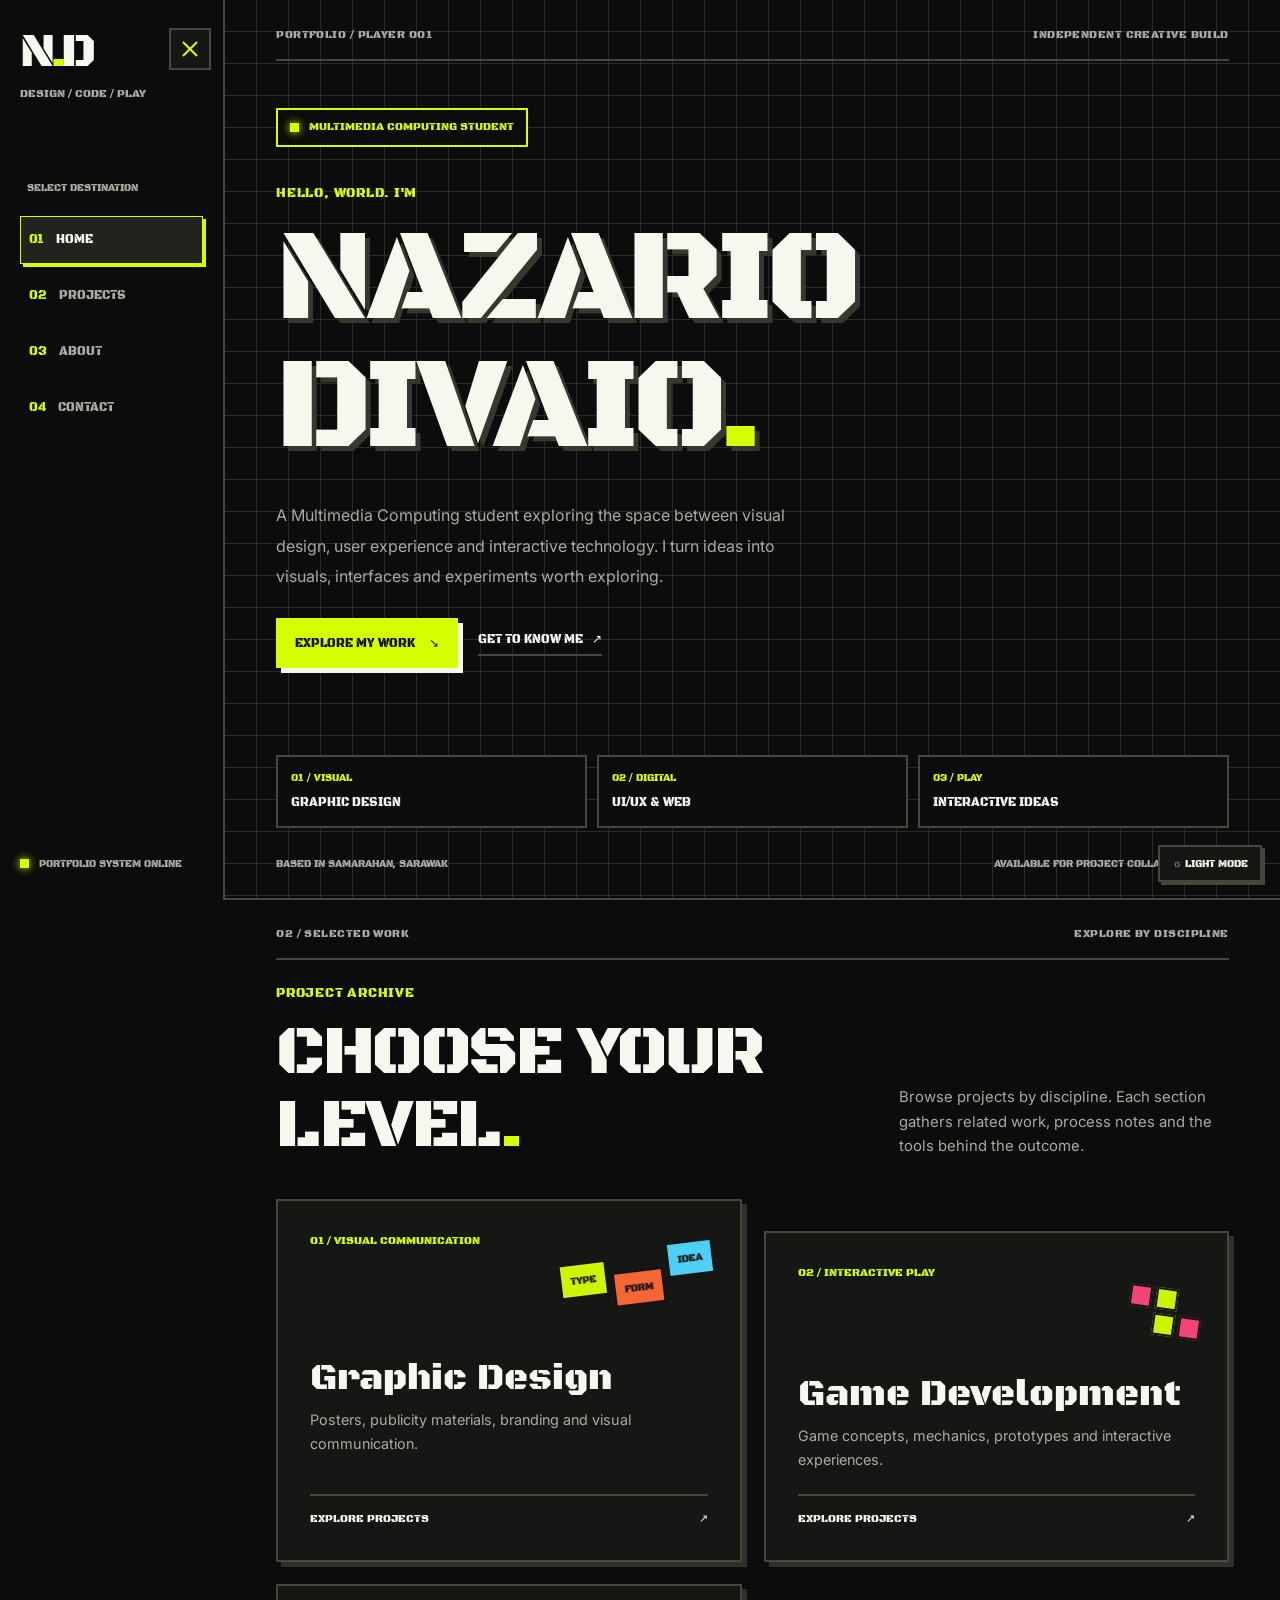
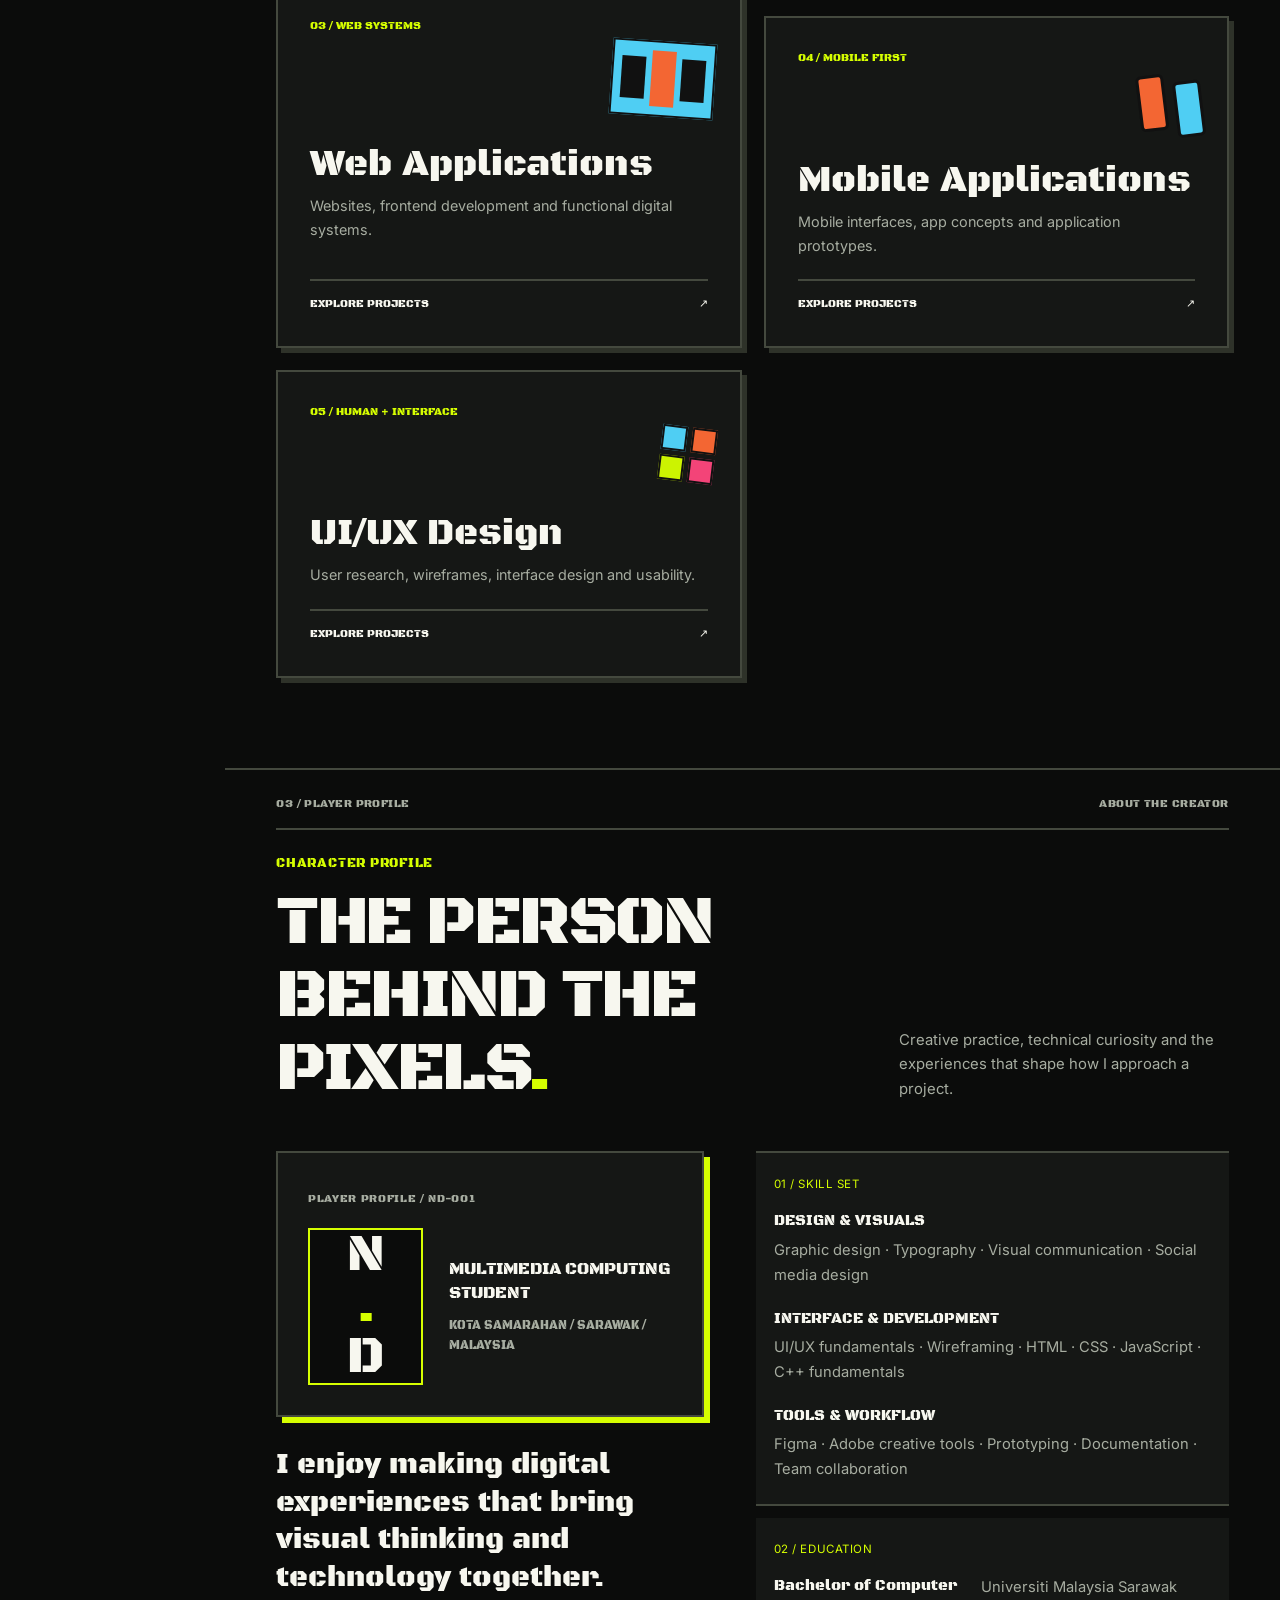
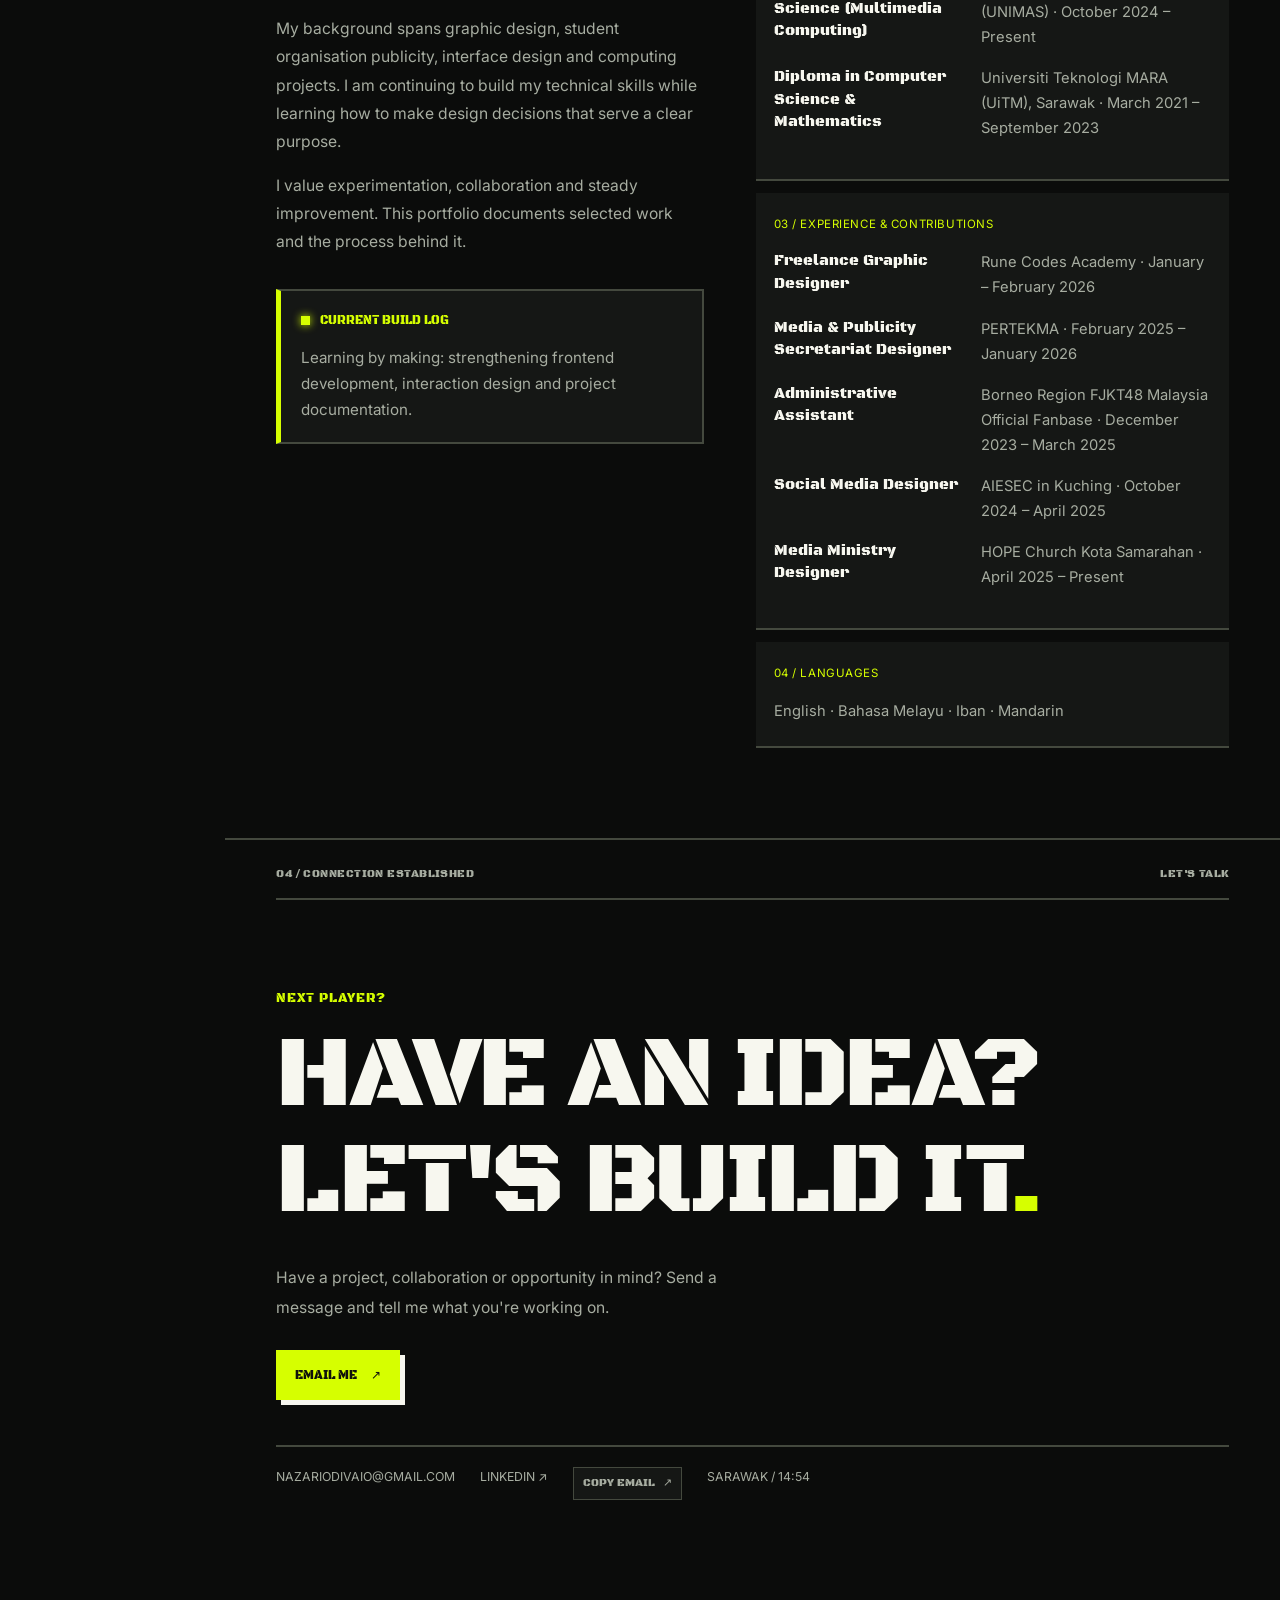
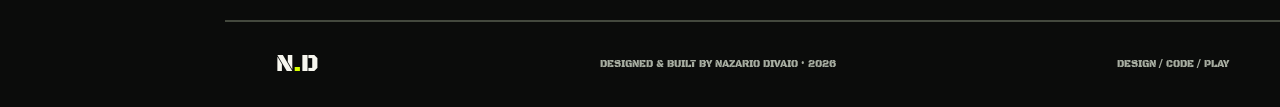
==== commit 3f2d9585: "Improve responsive portfolio navigation and profile Co-authored-by: Copilot <223556219+Copilot@users" ====
--- a/index.html
+++ b/index.html
@@ -21,8 +21,9 @@
       <span class="sidebar-label">DESIGN / CODE / PLAY</span>
     </a>
 
-    <button class="menu-toggle" id="menuToggle" type="button" aria-controls="mainNav" aria-expanded="false">
-      MENU <span aria-hidden="true">+</span>
+    <button class="menu-toggle" id="menuToggle" type="button" aria-controls="mainNav" aria-expanded="false" aria-label="Hide navigation">
+      <span class="menu-label">HIDE NAV</span>
+      <span class="menu-icon" aria-hidden="true"><span></span><span></span><span></span></span>
     </button>
 
     <nav class="main-nav" id="mainNav" aria-label="Main navigation">
@@ -137,9 +138,13 @@
         <div class="about-intro">
           <div class="profile-panel">
             <span class="profile-code">PLAYER PROFILE / ND-001</span>
-            <div class="profile-monogram">N<span>.</span>D</div>
-            <p class="profile-role">COMPUTER SCIENCE AND IT : MULTIMEDIA COMPUTING STUDENT<br></p>
-            <p class="profile-location">BASED: KOTA SAMARAHAN / SARAWAK / MALAYSIA</p>
+            <div class="profile-identity">
+              <div class="profile-monogram" aria-hidden="true">N<span>.</span>D</div>
+              <div class="profile-summary">
+                <p class="profile-role">MULTIMEDIA COMPUTING STUDENT</p>
+                <p class="profile-location">KOTA SAMARAHAN / SARAWAK / MALAYSIA</p>
+              </div>
+            </div>
           </div>
           <p class="about-lead">I enjoy making digital experiences that bring visual thinking and technology together.</p>
           <p>My background spans graphic design, student organisation publicity, interface design and computing projects. I am continuing to build my technical skills while learning how to make design decisions that serve a clear purpose.</p>
@@ -161,7 +166,7 @@
             <p class="skill-list">Figma · Adobe creative tools · Prototyping · Documentation · Team collaboration</p>
           </div>
 
-          <div class="detail-block">
+          <div class="detail-block detail-education">
             <p class="detail-label">02 / EDUCATION</p>
             <h3>Bachelor of Computer Science (Multimedia Computing)</h3>
             <p>Universiti Malaysia Sarawak (UNIMAS) · October 2024 – Present</p>
@@ -169,7 +174,7 @@
             <p>Universiti Teknologi MARA (UiTM), Sarawak · March 2021 – September 2023</p>
           </div>
 
-          <div class="detail-block">
+          <div class="detail-block detail-experience">
             <p class="detail-label">03 / EXPERIENCE & CONTRIBUTIONS</p>
             <h3>Freelance Graphic Designer</h3><p>Rune Codes Academy · January – February 2026</p>
             <h3>Media & Publicity Secretariat Designer</h3><p>PERTEKMA · February 2025 – January 2026</p>
@@ -195,9 +200,9 @@
         <a class="button button-primary" href="mailto:nazariodivaio@gmail.com">EMAIL ME <span aria-hidden="true">↗</span></a>
         <div class="contact-links">
           <a href="mailto:nazariodivaio@gmail.com">NAZARIODIVAIO@GMAIL.COM</a>
+          <a href="https://www.linkedin.com/in/nazario-divaio-noel" target="_blank" rel="noopener noreferrer">LINKEDIN ↗</a>
           <button class="copy-email" type="button" data-copy-email="nazariodivaio@gmail.com">COPY EMAIL <span aria-hidden="true">↗</span></button>
           <span class="copy-email-status" role="status" aria-live="polite" hidden></span>
-          <a href="https://www.linkedin.com/in/nazario-divaio-noel" target="_blank" rel="noopener noreferrer">LINKEDIN ↗</a>
           <span id="localTime" class="local-time">SARAWAK / --:--</span>
         </div>
       </div>
--- a/style.css
+++ b/style.css
@@ -15,6 +15,7 @@
   --blue: #53d8ff;
   --pink: #ff477e;
   --sidebar-width: 225px;
+  --sidebar-handle-width: 56px;
   --pad: clamp(20px, 4vw, 58px);
   --shadow: #2e3229;
 }
@@ -62,7 +63,10 @@
 body.light-theme .profile-panel, body.light-theme .build-log { background: #fff; }
 body.light-theme .category-art { border-color: #171914; }
 
-main, .site-footer { width: calc(100% - var(--sidebar-width)); margin-left: var(--sidebar-width); }
+main, .site-footer {
+  width: calc(100% - var(--sidebar-width)); margin-left: var(--sidebar-width);
+  transition: width .25s ease, margin-left .25s ease;
+}
 .section { padding: 25px var(--pad) 90px; border-bottom: 2px solid var(--line); scroll-margin-top: 20px; }
 .section-label {
   display: flex; justify-content: space-between; flex-wrap: wrap; gap: 8px 15px;
@@ -80,12 +84,34 @@
   position: fixed; z-index: 1000; inset: 0 auto 0 0;
   display: flex; flex-direction: column; width: var(--sidebar-width);
   padding: 28px 20px; border-right: 2px solid var(--line); background: var(--bg);
+  transition: transform .25s ease;
 }
 .brand { display: inline-flex; flex-direction: column; align-items: flex-start; }
 .wordmark { font-size: 3rem; line-height: 1; letter-spacing: -.07em; }
 .wordmark span, .footer-mark span { color: var(--lime); }
 .sidebar-label { margin: 10px 0 0; color: var(--muted); font-size: .67rem; }
-.menu-toggle { display: none; }
+.menu-toggle {
+  position: absolute; top: 28px; right: 12px;
+  display: inline-flex; align-items: center; justify-content: center;
+  width: 42px; min-height: 42px; margin: 0; padding: 8px;
+  border: 2px solid var(--line); background: var(--panel); color: var(--ink);
+  cursor: pointer;
+  transition: border-color .15s, color .15s, background .15s;
+}
+.menu-toggle:hover { border-color: var(--lime); color: var(--lime); }
+.menu-label { display: none; }
+.menu-icon { display: flex; flex-direction: column; gap: 5px; width: 20px; }
+.menu-icon > span { display: block; width: 100%; height: 2px; background: var(--lime); transition: transform .2s, opacity .2s; }
+.menu-toggle[aria-expanded="true"] .menu-icon > span:first-child { transform: translateY(7px) rotate(45deg); }
+.menu-toggle[aria-expanded="true"] .menu-icon > span:nth-child(2) { opacity: 0; }
+.menu-toggle[aria-expanded="true"] .menu-icon > span:last-child { transform: translateY(-7px) rotate(-45deg); }
+.desktop-nav-collapsed .site-header { transform: translateX(calc(-100% + var(--sidebar-handle-width))); }
+.desktop-nav-collapsed main, .desktop-nav-collapsed .site-footer { width: 100%; margin-left: 0; }
+.desktop-nav-collapsed .site-header > :not(.menu-toggle) { visibility: hidden; }
+.desktop-nav-collapsed .menu-toggle {
+  top: 28px; right: 0; width: 48px; min-height: 48px; border-right: 0;
+}
+.desktop-nav-collapsed .main-nav { visibility: hidden; }
 .main-nav { display: flex; flex-direction: column; gap: 8px; margin-top: 75px; }
 .nav-heading { margin: 0 0 12px 7px; color: var(--muted); font-size: .65rem; }
 .nav-link {
@@ -164,25 +190,37 @@
 .project-footnote { margin-top: 28px; color: var(--muted); font-size: .63rem; }
 
 /* About */
-.about-layout { display: grid; grid-template-columns: minmax(0, .9fr) minmax(0, 1.1fr); gap: clamp(30px, 5vw, 70px); margin-top: 45px; }
-.profile-panel { margin-bottom: 35px; padding: 20px; border: 2px solid var(--line); background: var(--panel); box-shadow: 6px 6px 0 var(--lime); }
-.profile-code { color: var(--muted); font-size: .50rem; }
-.profile-monogram { margin: 15px 0; font-family: "Black Ops One", cursive; font-size: clamp(3.5rem, 6vw, 5.5rem); line-height: 1; }
+.about-layout { display: grid; grid-template-columns: minmax(0, .95fr) minmax(0, 1.05fr); gap: clamp(28px, 4vw, 56px); margin-top: 45px; }
+.about-intro, .about-details { min-width: 0; }
+.profile-panel { margin-bottom: 30px; padding: clamp(20px, 2.5vw, 30px); border: 2px solid var(--line); background: var(--panel); box-shadow: 6px 6px 0 var(--lime); }
+.profile-code { color: var(--muted); font-size: .68rem; letter-spacing: .06em; }
+.profile-identity { display: grid; grid-template-columns: auto minmax(0, 1fr); align-items: center; gap: clamp(16px, 2vw, 28px); margin-top: 18px; }
+.profile-monogram {
+  display: grid; width: clamp(88px, 9vw, 124px); aspect-ratio: 1; place-items: center;
+  margin: 0; border: 2px solid var(--lime); background: var(--bg);
+  font-family: "Black Ops One", cursive; font-size: clamp(2.4rem, 4vw, 3.8rem); line-height: 1;
+}
 .profile-monogram span { color: var(--lime); }
-.profile-role { font-size: .68rem; }
-.profile-location { color: var(--muted); font-size: .6rem; }
-.about-lead { font-family: "Black Ops One", cursive; font-size: clamp(1.7rem, 3vw, 2.6rem); font-weight: 400; line-height: 1.25; }
-.about-intro > p:not(.about-lead) { color: var(--muted); font-size: .93rem; line-height: 1.9; }
-.build-log { margin-top: 40px; padding: 18px; border: 2px solid var(--line); border-left: 5px solid var(--lime); background: var(--panel); }
-.build-log-heading { display: flex; align-items: center; gap: 10px; color: var(--lime); font-size: .67rem; }
-.build-log > p { margin-bottom: 0; color: var(--muted); font-size: .86rem; }
+.profile-summary { min-width: 0; }
+.profile-role { margin: 0 0 10px; font-size: clamp(.95rem, 1.3vw, 1.15rem); line-height: 1.45; }
+.profile-location { margin: 0; color: var(--muted); font-size: .78rem; line-height: 1.6; }
+.about-lead { margin: 0 0 18px; font-family: "Black Ops One", cursive; font-size: clamp(1.45rem, 2.25vw, 2.05rem); font-weight: 400; line-height: 1.3; }
+.about-intro > p:not(.about-lead) { color: var(--muted); font-size: .98rem; line-height: 1.8; }
+.build-log { margin-top: 32px; padding: 20px; border: 2px solid var(--line); border-left: 5px solid var(--lime); background: var(--panel); }
+.build-log-heading { display: flex; align-items: center; gap: 10px; color: var(--lime); font-size: .72rem; }
+.build-log > p { margin-bottom: 0; color: var(--muted); font-size: .95rem; line-height: 1.7; }
 .about-details { border-top: 2px solid var(--line); }
-.detail-block { padding: 22px 0; border-bottom: 2px solid var(--line); }
-.detail-label { margin: 0 0 14px; color: var(--lime); font-size: .68rem; }
-.skill-list { margin: 0; color: var(--muted); font-size: .9rem; line-height: 1.9; }
-.detail-block h3 { margin: 18px 0 5px; font-family: "Black Ops One", cursive; font-size: 1rem; line-height: 1.5; }
+.detail-block { padding: 22px 18px; border-bottom: 2px solid var(--line); background: var(--panel); }
+.detail-block + .detail-block { margin-top: 12px; }
+.detail-label { margin: 0 0 16px; color: var(--lime); font-size: .72rem; letter-spacing: .05em; }
+.skill-list { margin: 0; color: var(--muted); font-size: .95rem; line-height: 1.8; }
+.detail-block h3 { margin: 20px 0 5px; font-family: "Black Ops One", cursive; font-size: clamp(.95rem, 1.2vw, 1.08rem); line-height: 1.45; }
 .detail-block h3:first-of-type { margin-top: 0; }
-.detail-block > p:not(.detail-label) { color: var(--muted); font-size: .85rem; }
+.detail-block > p:not(.detail-label) { color: var(--muted); font-size: .92rem; line-height: 1.7; }
+.detail-education, .detail-experience { display: grid; grid-template-columns: minmax(0, .9fr) minmax(0, 1.1fr); column-gap: 20px; align-items: start; }
+.detail-education .detail-label, .detail-experience .detail-label { grid-column: 1 / -1; }
+.detail-education h3, .detail-experience h3 { margin: 0 0 16px; }
+.detail-education > p:not(.detail-label), .detail-experience > p:not(.detail-label) { margin: 0 0 16px; }
 
 /* Contact and footer */
 .contact-content { padding: 75px 0 30px; }
@@ -244,15 +282,20 @@
   .site-header {
     inset: 0 0 auto; display: grid; grid-template-columns: 1fr auto; gap: 4px 15px;
     width: 100%; min-height: 67px; padding: 10px 18px; border-right: 0; border-bottom: 2px solid var(--line);
+    transform: none;
   }
   .wordmark { font-size: 2.2rem; }
   .sidebar-label { grid-column: 1; margin: 0; font-size: .58rem; }
   .menu-toggle {
-    display: inline-flex; grid-column: 2; grid-row: 1 / span 2; align-items: center; justify-content: center;
-    gap: 10px; padding: 10px; border: 2px solid var(--line); background: var(--panel);
-    cursor: pointer; font-family: "Black Ops One", cursive; font-size: .68rem;
-  }
-  .menu-toggle span { color: var(--lime); }
+    position: static; display: inline-flex; grid-column: 2; grid-row: 1 / span 2; align-items: center; justify-content: center;
+    width: 48px; min-height: 44px; margin: 0; padding: 10px; border: 2px solid var(--line); background: var(--panel);
+  }
+  .menu-label { display: none; }
+  .menu-icon { display: flex; flex-direction: column; gap: 5px; width: 20px; }
+  .menu-icon > span { display: block; width: 100%; height: 2px; background: var(--lime); transition: transform .2s, opacity .2s; }
+  .menu-toggle[aria-expanded="true"] .menu-icon > span:first-child { transform: translateY(7px) rotate(45deg); }
+  .menu-toggle[aria-expanded="true"] .menu-icon > span:nth-child(2) { opacity: 0; }
+  .menu-toggle[aria-expanded="true"] .menu-icon > span:last-child { transform: translateY(-7px) rotate(-45deg); }
   .main-nav { display: none; grid-column: 1 / -1; gap: 5px; margin-top: 12px; padding-top: 12px; border-top: 2px solid var(--line); }
   .main-nav.is-open { display: flex; }
   .nav-heading { margin-bottom: 8px; }
@@ -266,12 +309,31 @@
   .category-grid, .project-list { grid-template-columns: 1fr; gap: 20px; }
   .category-card, .category-card:nth-child(even) { min-height: 245px; margin-top: 0; }
   .category-card h3 { font-size: clamp(1.6rem, 7vw, 2.2rem); }
-  .about-layout { grid-template-columns: 1fr; gap: 45px; }
+  .about-layout { grid-template-columns: 1fr; gap: 34px; margin-top: 32px; }
+  .profile-panel { margin-bottom: 24px; }
+  .profile-identity { grid-template-columns: 82px minmax(0, 1fr); gap: 16px; }
+  .profile-monogram { width: 82px; font-size: 2.4rem; }
+  .profile-role { font-size: .95rem; }
+  .profile-location { font-size: .75rem; }
+  .about-lead { font-size: clamp(1.45rem, 6vw, 1.9rem); }
+  .about-intro > p:not(.about-lead) { font-size: .95rem; }
+  .detail-block { padding: 20px 16px; }
+  .detail-education, .detail-experience { grid-template-columns: 1fr; }
+  .detail-education .detail-label, .detail-experience .detail-label { grid-column: auto; }
+  .detail-education h3, .detail-experience h3 { margin: 0 0 4px; }
+  .detail-education > p:not(.detail-label), .detail-experience > p:not(.detail-label) { margin: 0 0 16px; }
+  .detail-block > p:not(.detail-label) { font-size: .9rem; }
   .contact-content { padding-top: 60px; }
   .contact-content h2 { font-size: clamp(2.8rem, 11vw, 5rem); }
   .site-footer { padding: 22px 20px; }
   .utility-controls { right: 12px; bottom: 12px; }
   .category-hero { min-height: auto; padding-top: 110px; }
+}
+@media (max-width: 760px) {
+  .desktop-nav-collapsed .site-header { transform: none; }
+  .desktop-nav-collapsed main, .desktop-nav-collapsed .site-footer { width: 100%; margin-left: 0; }
+  .desktop-nav-collapsed .site-header > :not(.menu-toggle) { visibility: visible; }
+  .desktop-nav-collapsed .menu-toggle { position: static; width: 48px; min-height: 44px; margin: 0; border-right: 2px solid var(--line); }
 }
 @media (max-width: 390px) {
   .section { padding-right: 16px; padding-left: 16px; }
@@ -383,31 +445,35 @@
   body.menu-open .site-header .menu-toggle { pointer-events: auto; }
   .main-nav.is-open {
     pointer-events: auto;
-    position: fixed;
+    position: absolute;
     z-index: 1101;
-    top: 50%;
-    left: 50%;
-    inset: 50% auto auto 50%;
-    transform: translate(-50%, -50%);
+    top: 100%;
+    right: 0;
+    left: 0;
+    animation: mobile-nav-drop .22s ease-out both;
     display: flex;
     flex-direction: column;
     align-items: stretch;
     justify-content: center;
     gap: 10px;
-    width: min(88vw, 430px);
-    max-height: min(80svh, 680px);
+    width: 100%;
+    max-height: calc(100svh - 67px);
     overflow-y: auto;
     margin: 0;
-    padding: clamp(24px, 6vw, 38px);
+    padding: 18px;
     border: 2px solid var(--lime);
     background: var(--panel);
-    box-shadow: 8px 8px 0 var(--lime);
+    box-shadow: 0 8px 0 var(--lime);
     text-align: center;
     overscroll-behavior: contain;
   }
   .main-nav.is-open .nav-heading {
     margin: 0 0 8px;
     text-align: center;
+  }
+  @keyframes mobile-nav-drop {
+    from { opacity: 0; transform: translateY(-12px); }
+    to { opacity: 1; transform: translateY(0); }
   }
   .main-nav.is-open .nav-link {
     justify-content: center;
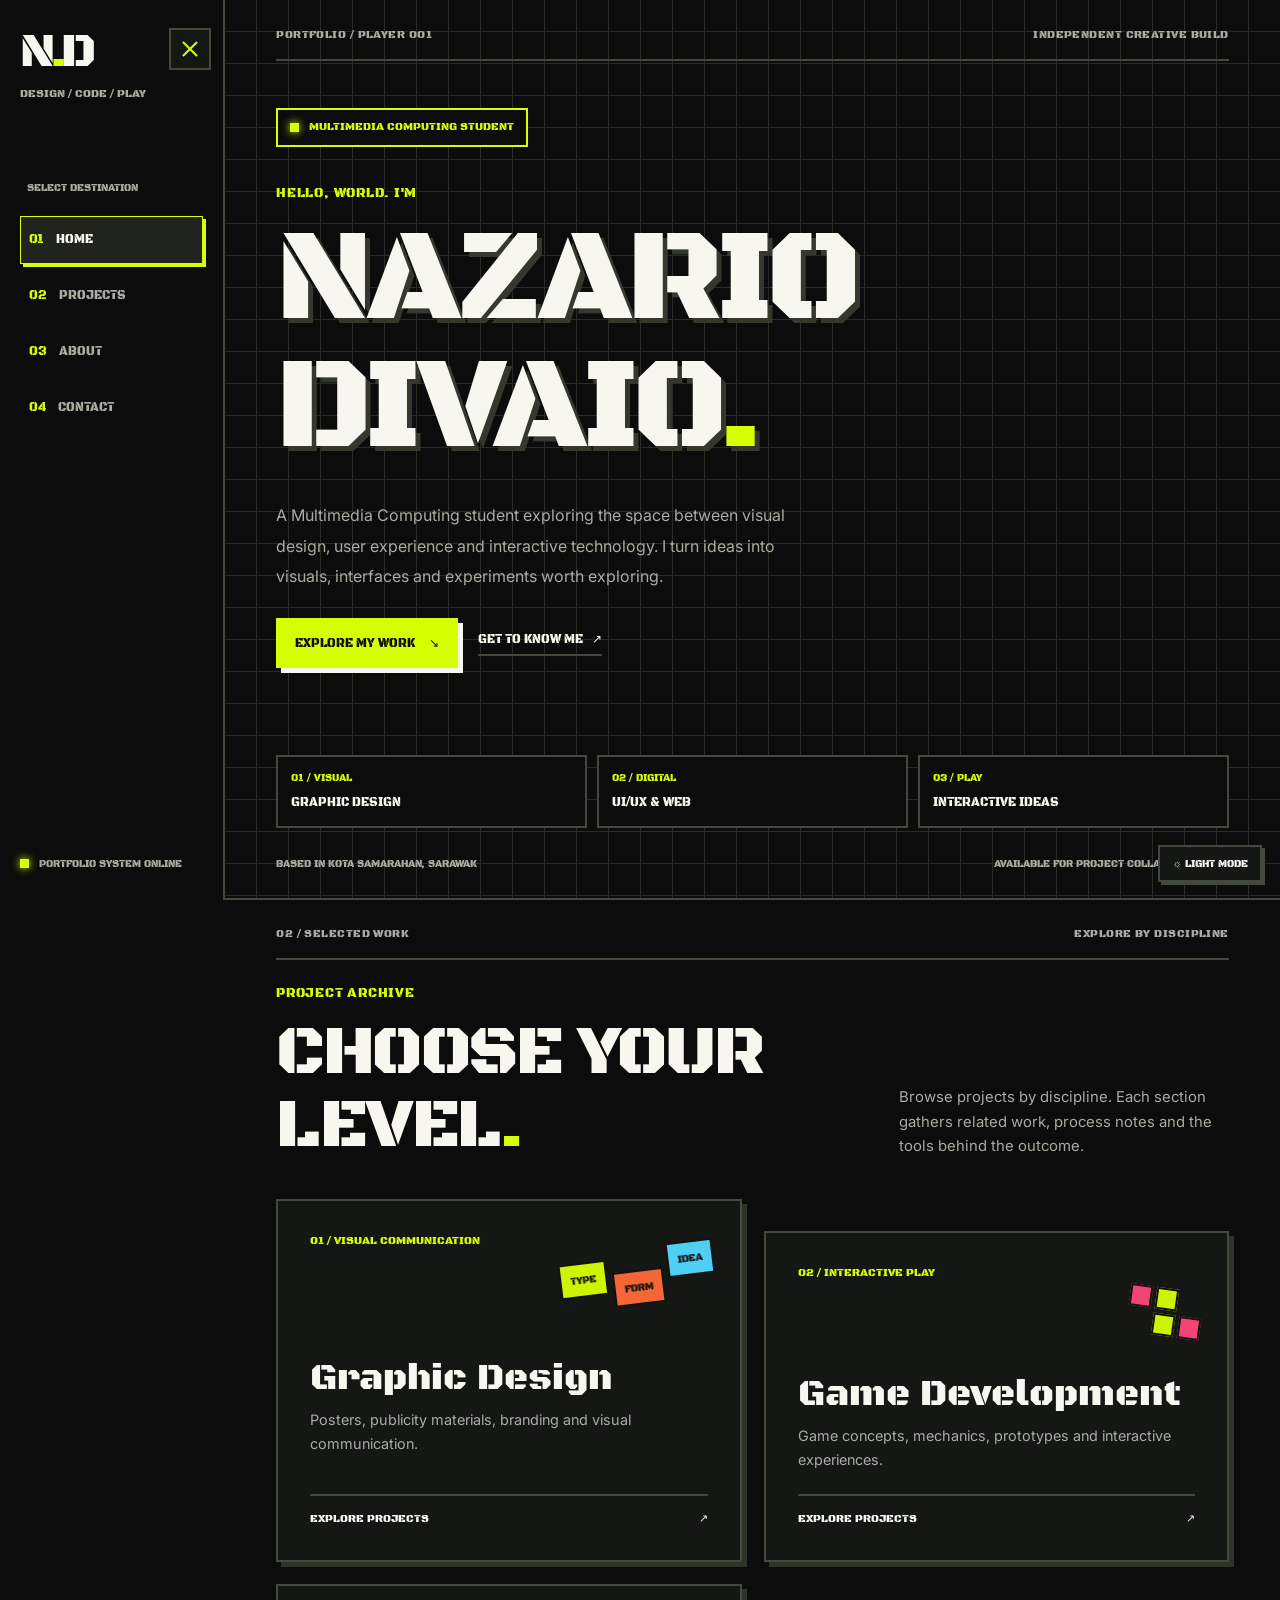
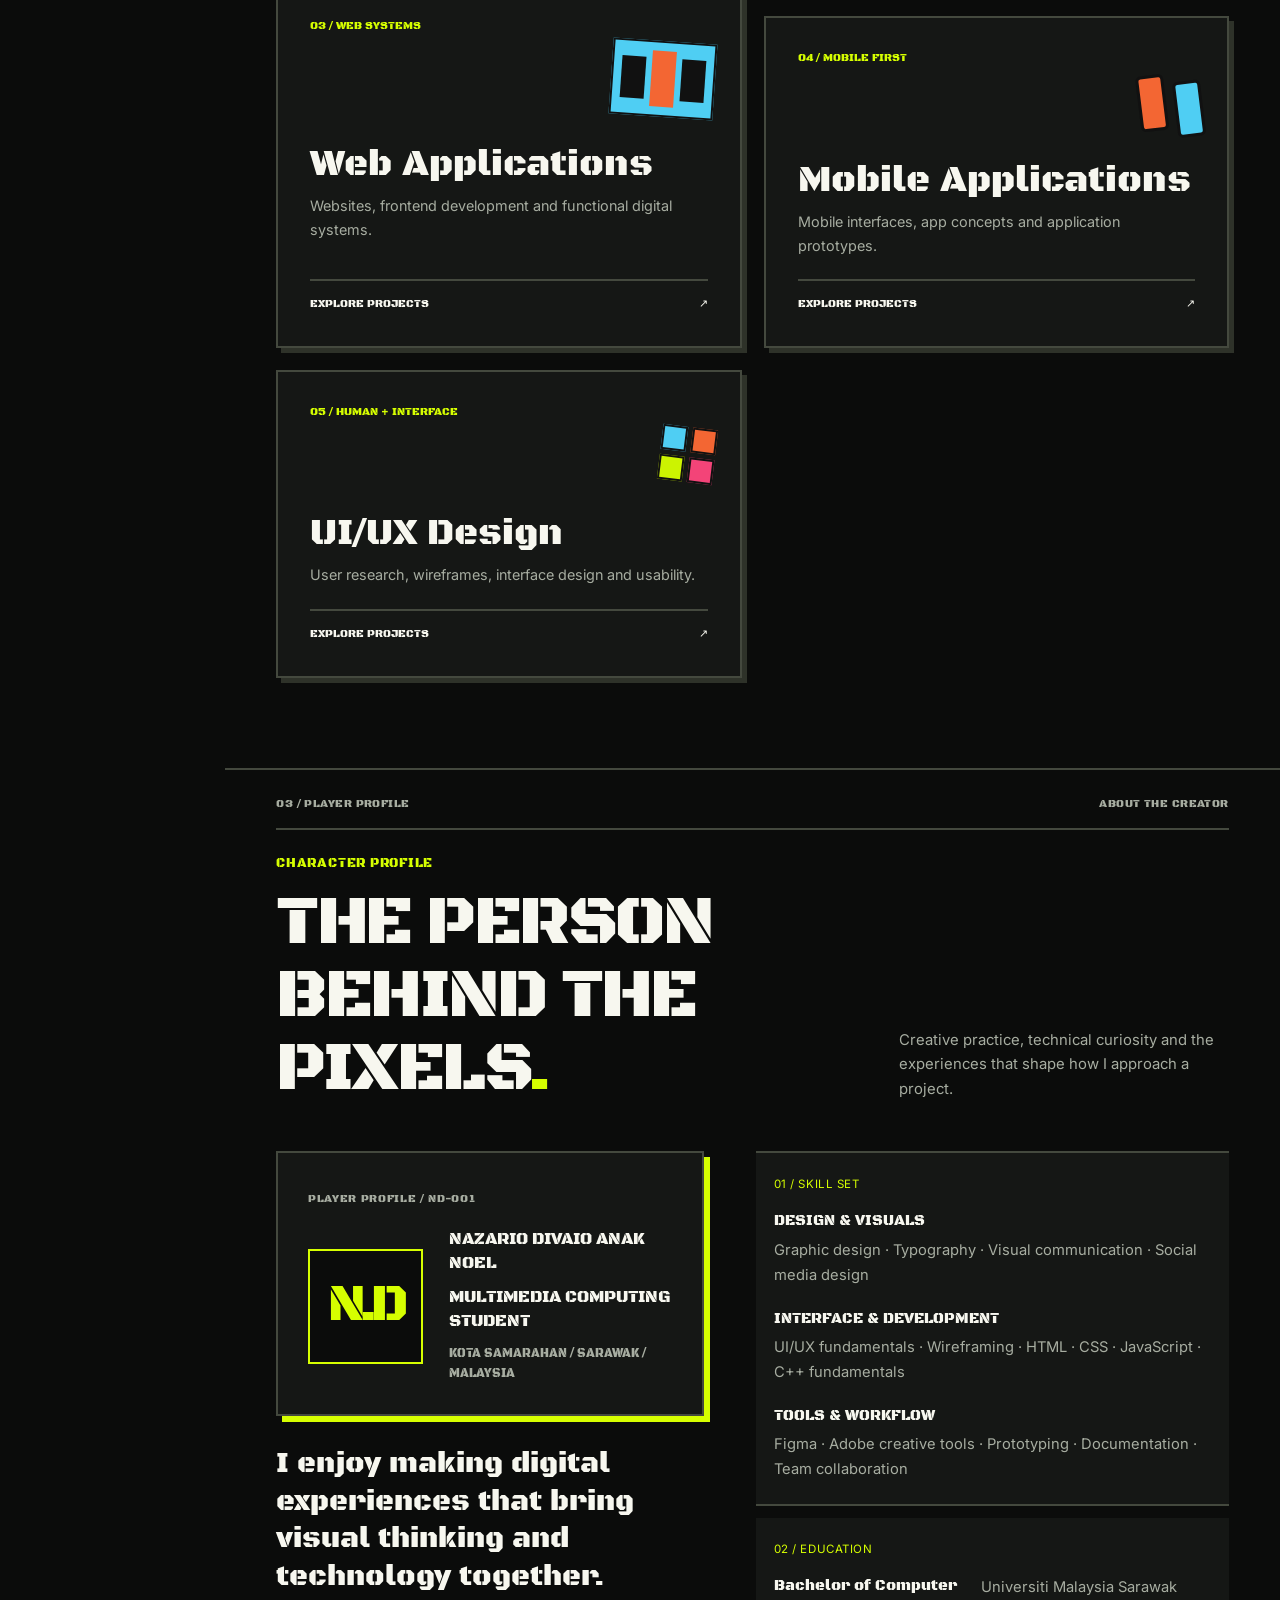
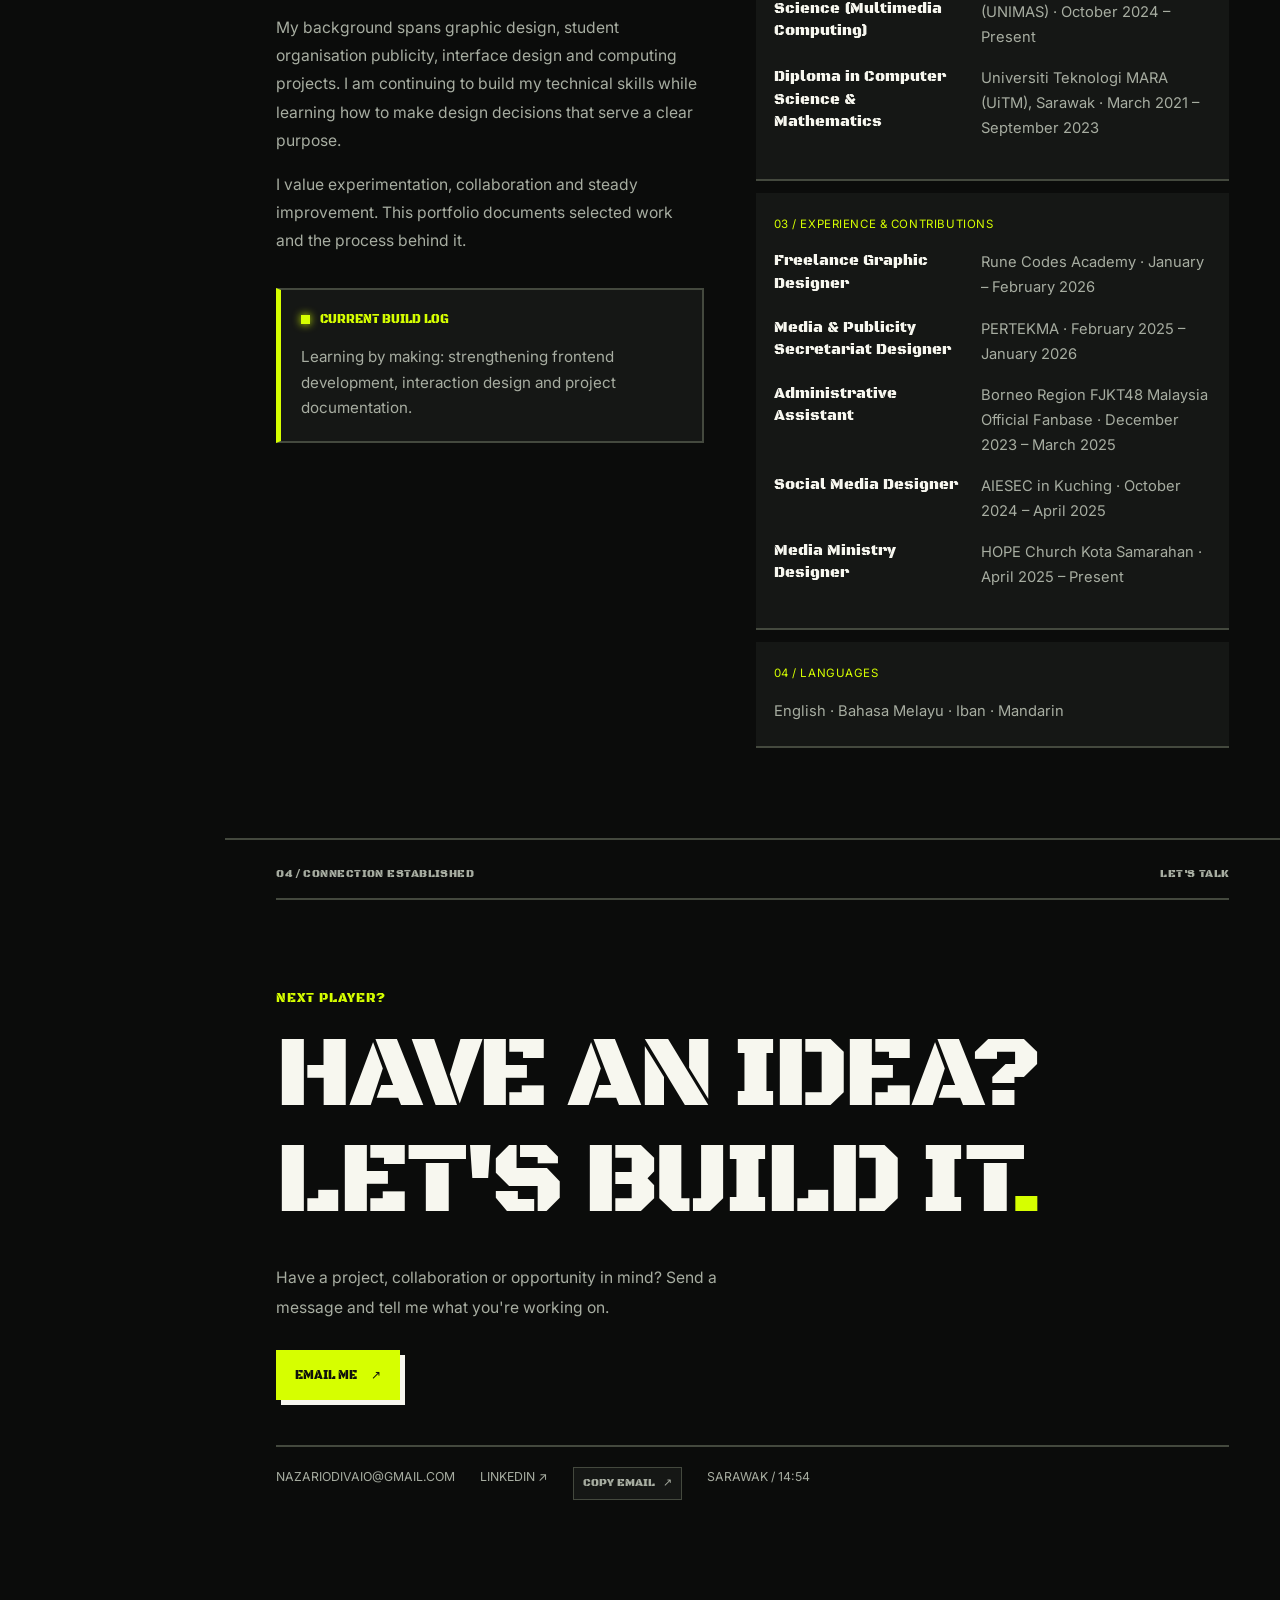
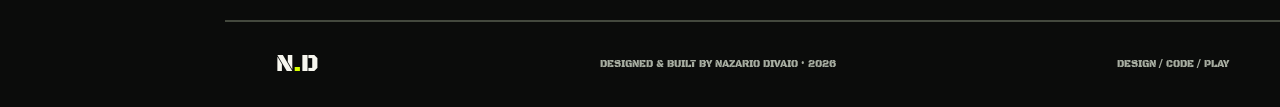
==== commit bf349da4: "Fit profile monogram to its layout Co-authored-by: Copilot <223556219+Copilot@users.noreply.github.c" ====
--- a/index.html
+++ b/index.html
@@ -65,7 +65,7 @@
           <div><span class="status-key">03 / PLAY</span><strong>INTERACTIVE IDEAS</strong></div>
         </div>
         <div class="hero-bottom">
-          <span>BASED IN SAMARAHAN, SARAWAK</span>
+          <span>BASED IN KOTA SAMARAHAN, SARAWAK</span>
           <a href="#contact">AVAILABLE FOR PROJECT COLLABORATIONS ↗</a>
         </div>
       </div>
@@ -139,8 +139,9 @@
           <div class="profile-panel">
             <span class="profile-code">PLAYER PROFILE / ND-001</span>
             <div class="profile-identity">
-              <div class="profile-monogram" aria-hidden="true">N<span>.</span>D</div>
+              <div class="profile-monogram" aria-hidden="true"><span class="profile-monogram-text">N<span>.</span>D</span></div>
               <div class="profile-summary">
+                <p class="profile-role">NAZARIO DIVAIO ANAK NOEL</p>
                 <p class="profile-role">MULTIMEDIA COMPUTING STUDENT</p>
                 <p class="profile-location">KOTA SAMARAHAN / SARAWAK / MALAYSIA</p>
               </div>
--- a/style.css
+++ b/style.css
@@ -196,9 +196,11 @@
 .profile-code { color: var(--muted); font-size: .68rem; letter-spacing: .06em; }
 .profile-identity { display: grid; grid-template-columns: auto minmax(0, 1fr); align-items: center; gap: clamp(16px, 2vw, 28px); margin-top: 18px; }
 .profile-monogram {
-  display: grid; width: clamp(88px, 9vw, 124px); aspect-ratio: 1; place-items: center;
-  margin: 0; border: 2px solid var(--lime); background: var(--bg);
-  font-family: "Black Ops One", cursive; font-size: clamp(2.4rem, 4vw, 3.8rem); line-height: 1;
+  display: flex; align-items: center; justify-content: center;
+  width: clamp(88px, 9vw, 124px); aspect-ratio: 1; margin: 0;
+  border: 2px solid var(--lime); background: var(--bg);
+  font-family: "Black Ops One", cursive; font-size: clamp(2rem, 4vw, 3.8rem);
+  line-height: 1; letter-spacing: -.08em; white-space: nowrap;
 }
 .profile-monogram span { color: var(--lime); }
 .profile-summary { min-width: 0; }
@@ -312,7 +314,7 @@
   .about-layout { grid-template-columns: 1fr; gap: 34px; margin-top: 32px; }
   .profile-panel { margin-bottom: 24px; }
   .profile-identity { grid-template-columns: 82px minmax(0, 1fr); gap: 16px; }
-  .profile-monogram { width: 82px; font-size: 2.4rem; }
+  .profile-monogram { width: 82px; font-size: 2rem; }
   .profile-role { font-size: .95rem; }
   .profile-location { font-size: .75rem; }
   .about-lead { font-size: clamp(1.45rem, 6vw, 1.9rem); }
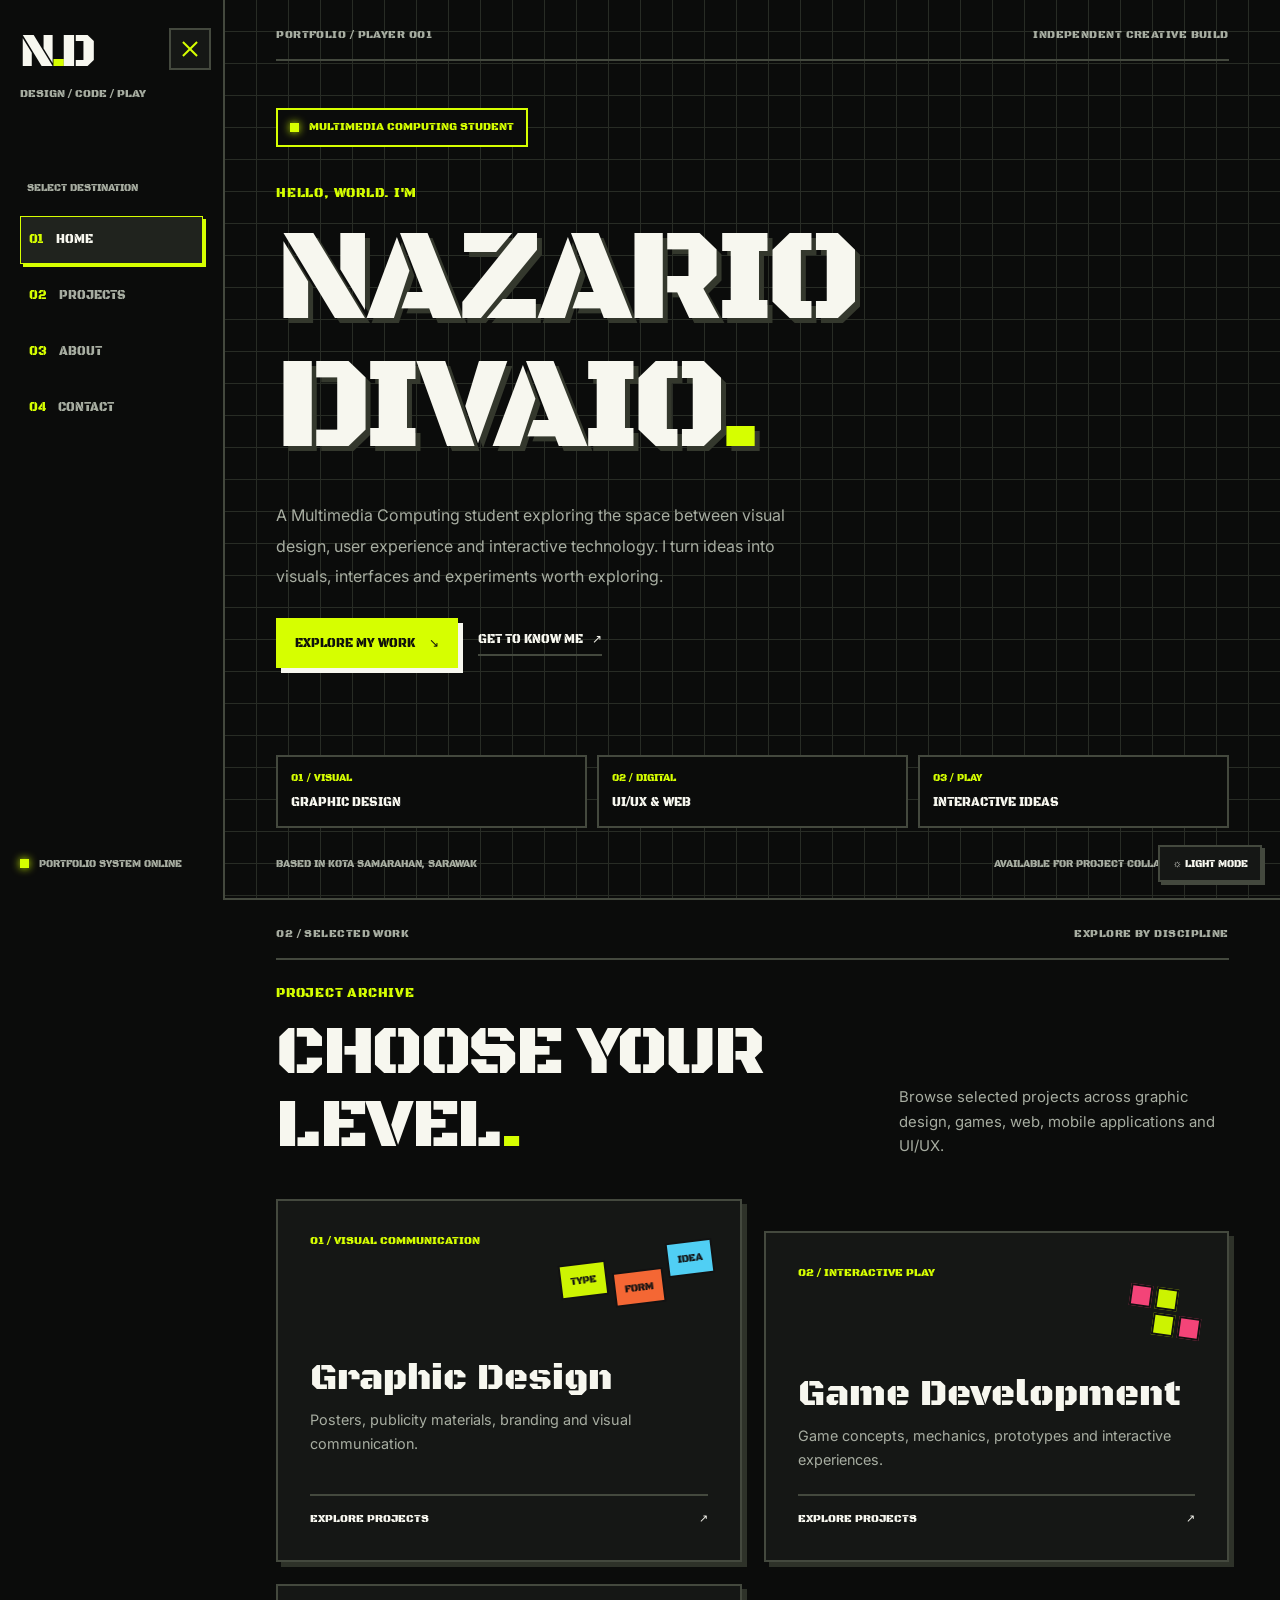
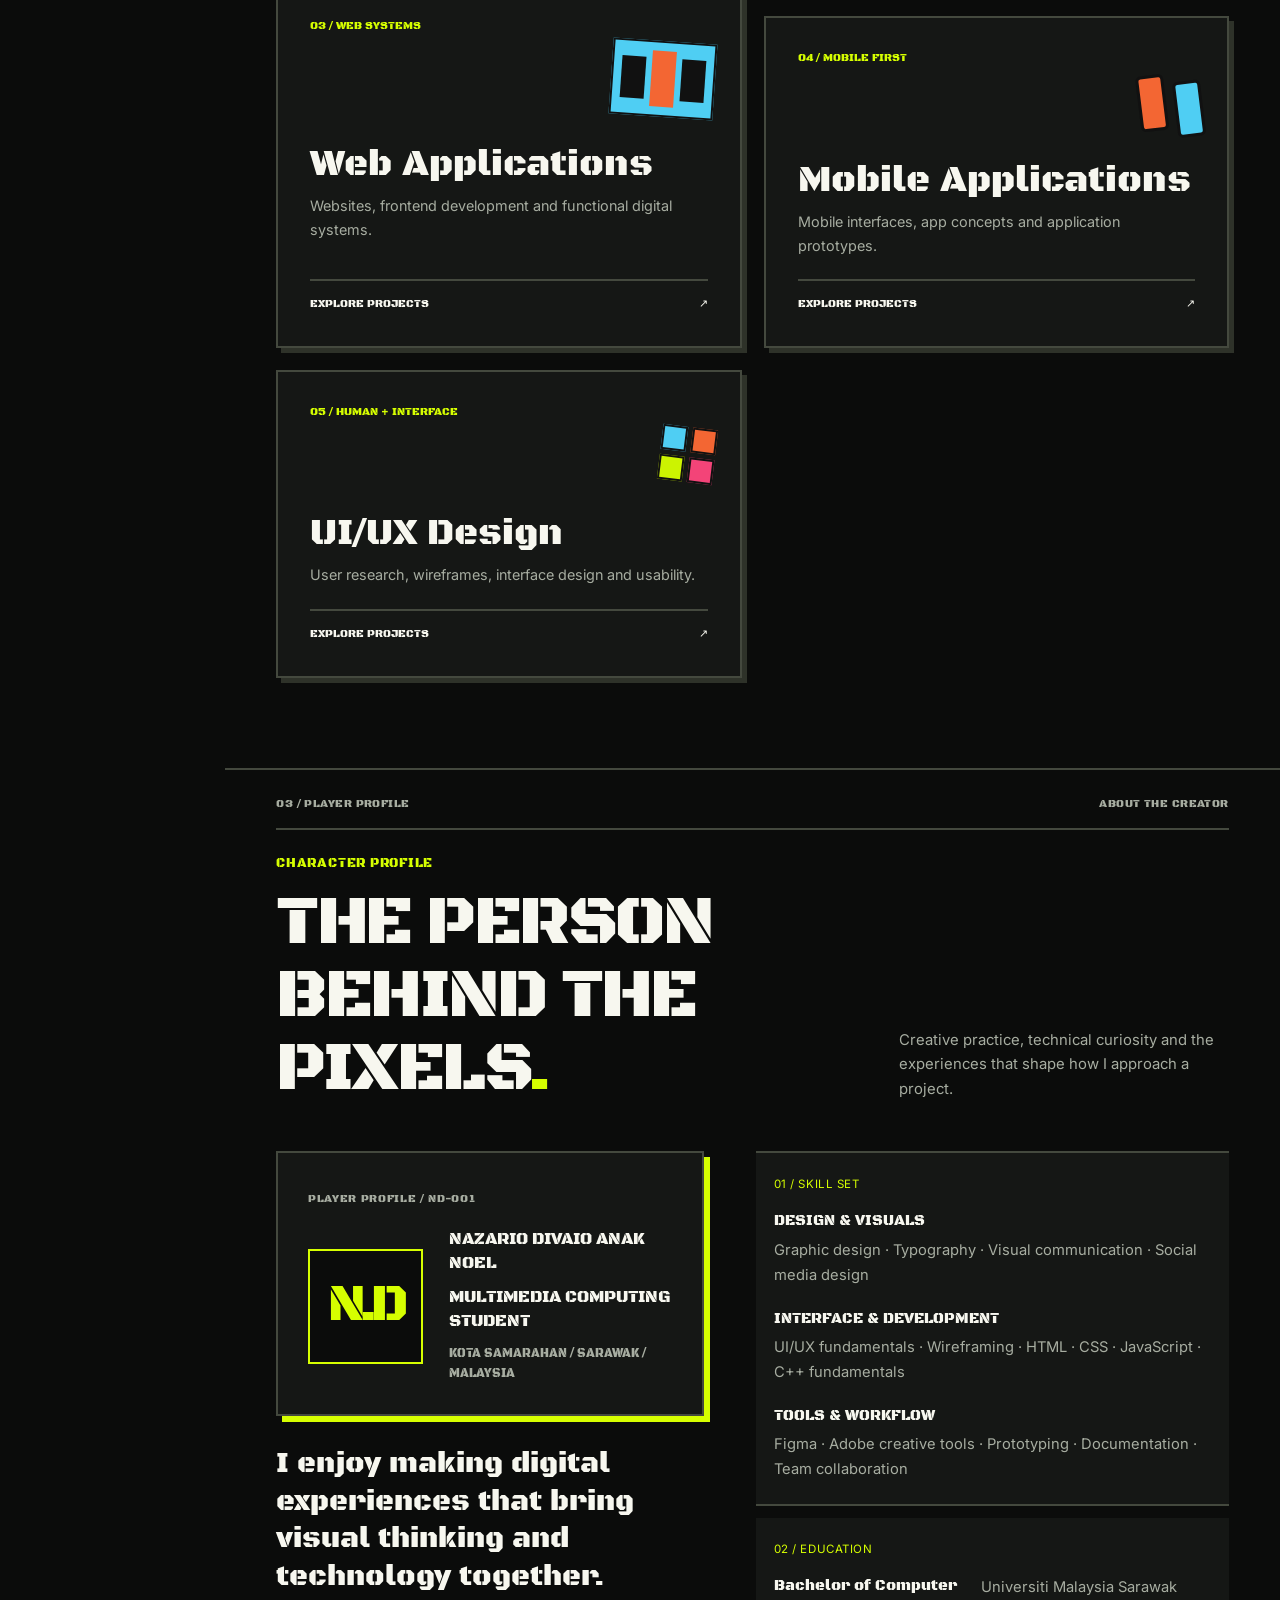
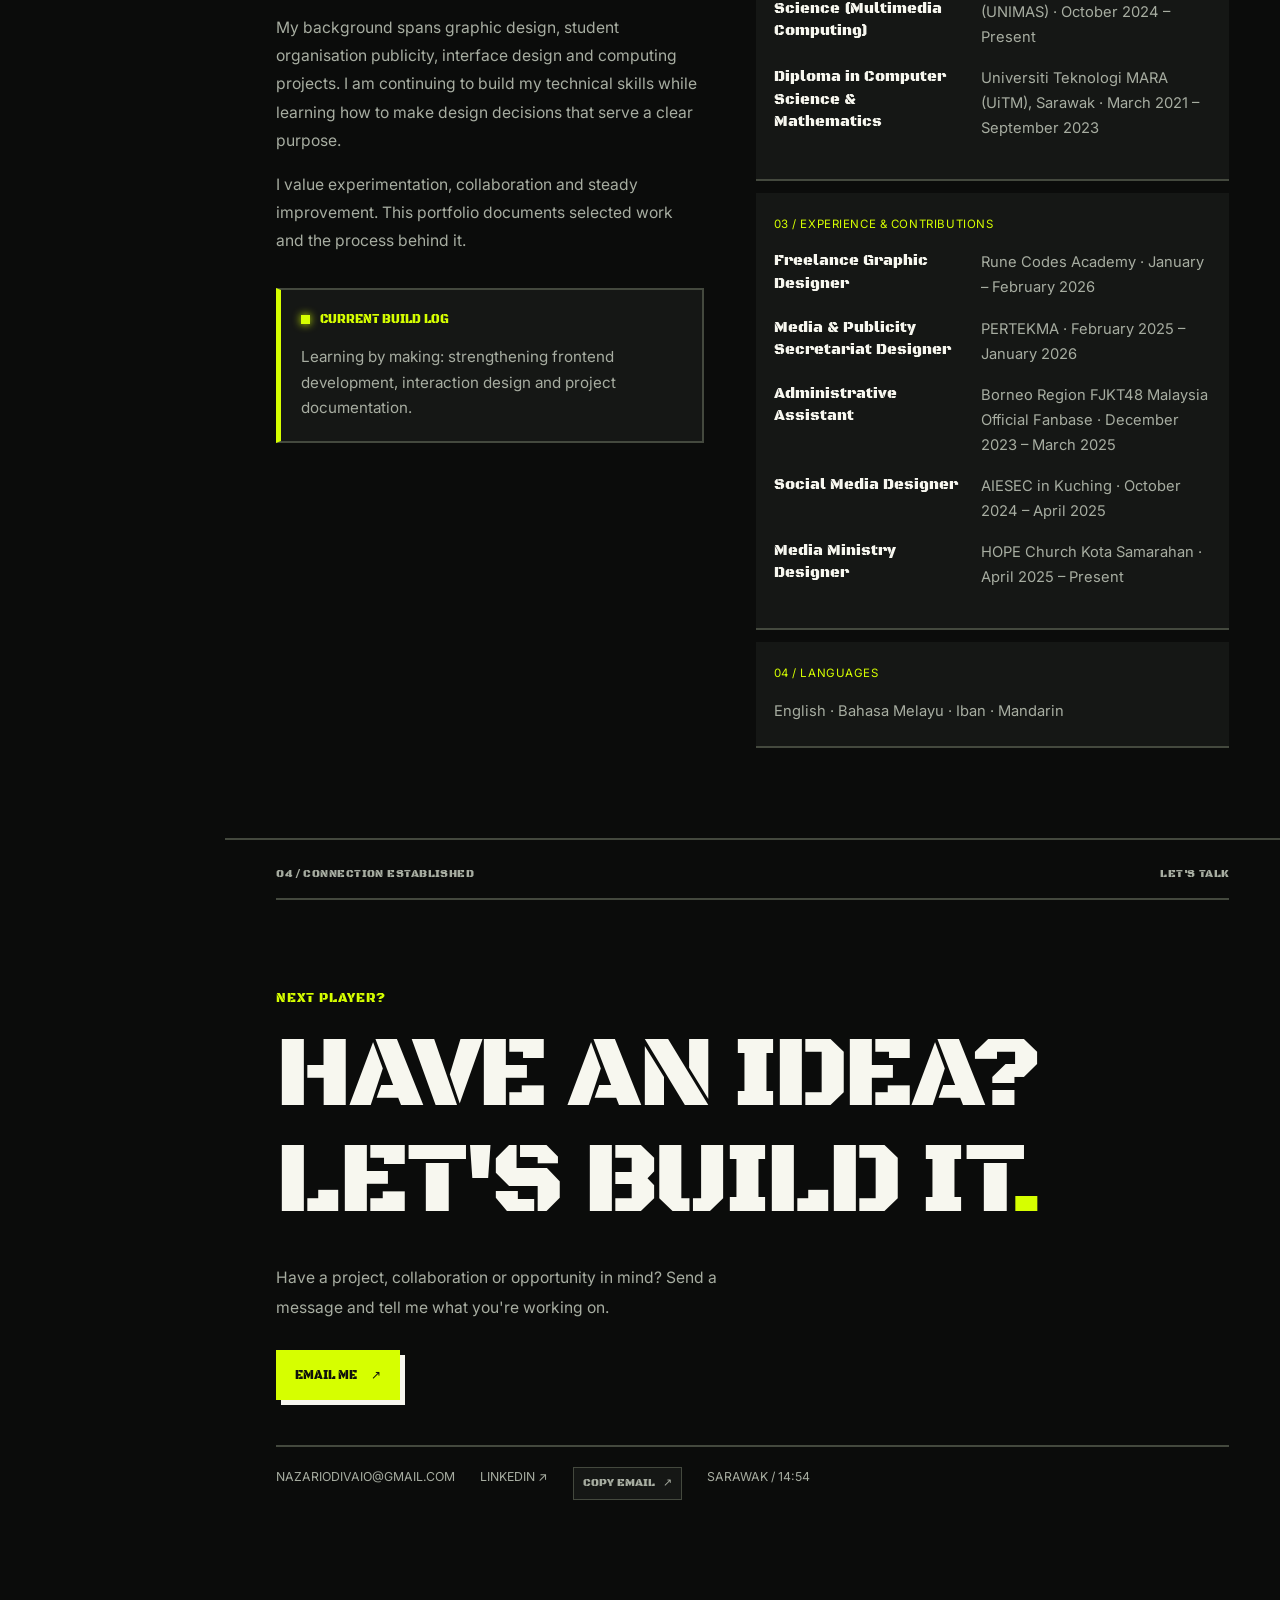
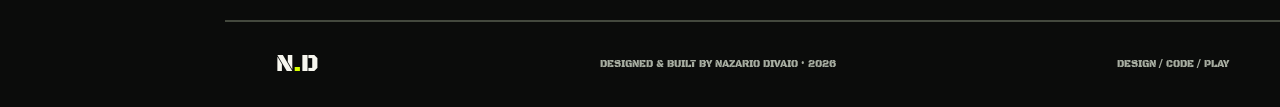
==== commit 2eb57ba3: "Add project posters to portfolio archives Co-authored-by: Copilot <223556219+Copilot@users.noreply.g" ====
--- a/index.html
+++ b/index.html
@@ -78,7 +78,7 @@
           <p class="eyebrow">PROJECT ARCHIVE</p>
           <h2 id="projectsTitle">CHOOSE YOUR<br>LEVEL<span class="accent-dot">.</span></h2>
         </div>
-        <p class="section-intro">Browse projects by discipline. Each section gathers related work, process notes and the tools behind the outcome.</p>
+        <p class="section-intro">Browse selected projects across graphic design, games, web, mobile applications and UI/UX.</p>
       </div>
 
       <div class="category-grid">
--- a/style.css
+++ b/style.css
@@ -247,6 +247,7 @@
 .back-link:hover { border-color: var(--lime); color: var(--lime); }
 .project-list { display: grid; grid-template-columns: repeat(2, minmax(0, 1fr)); gap: 22px; }
 .case-card { min-width: 0; border: 2px solid var(--line); background: var(--panel); box-shadow: 5px 5px 0 var(--shadow); }
+.case-image { display: block; width: 100%; height: auto; aspect-ratio: 4 / 5; object-fit: cover; }
 .case-art { display: flex; min-height: 220px; align-items: flex-end; padding: 20px; color: #111; background: var(--lime); }
 .case-card:nth-child(5n+2) .case-art { background: var(--orange); }
 .case-card:nth-child(5n+3) .case-art { background: var(--blue); }
